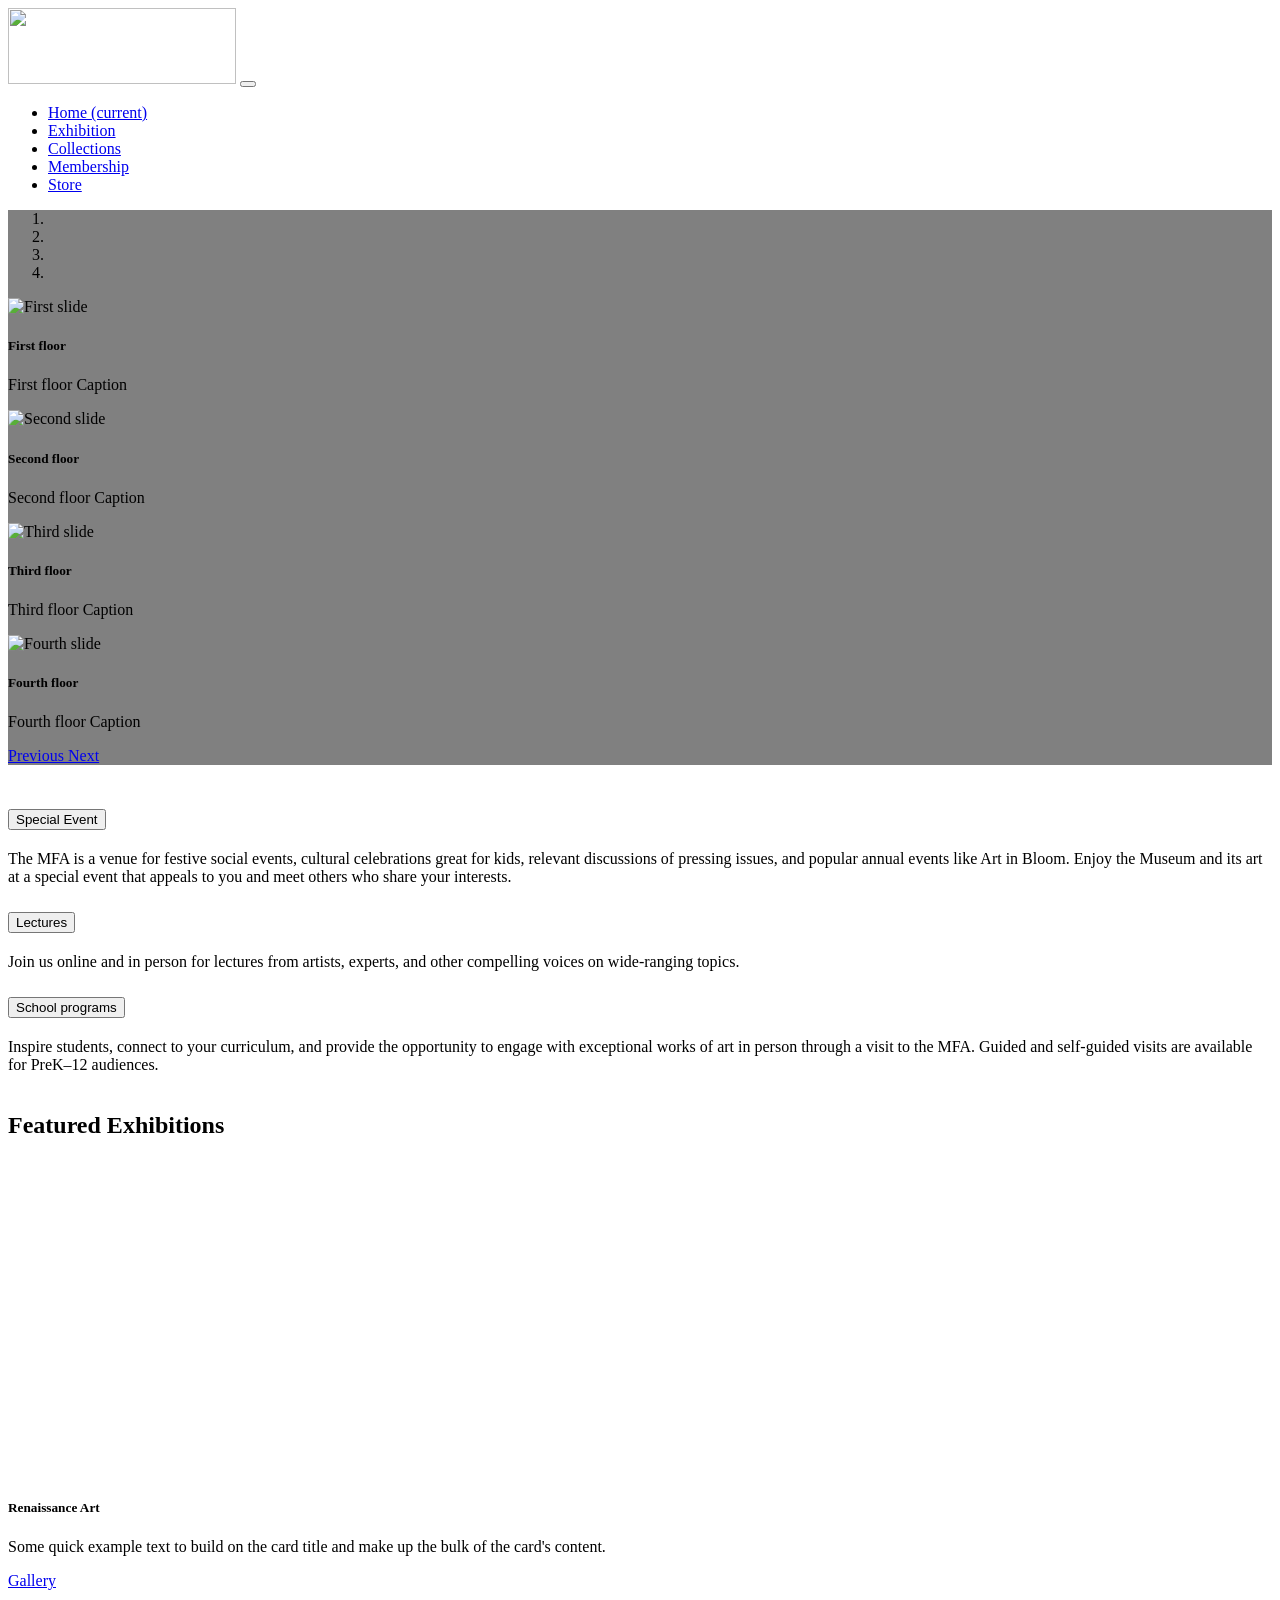
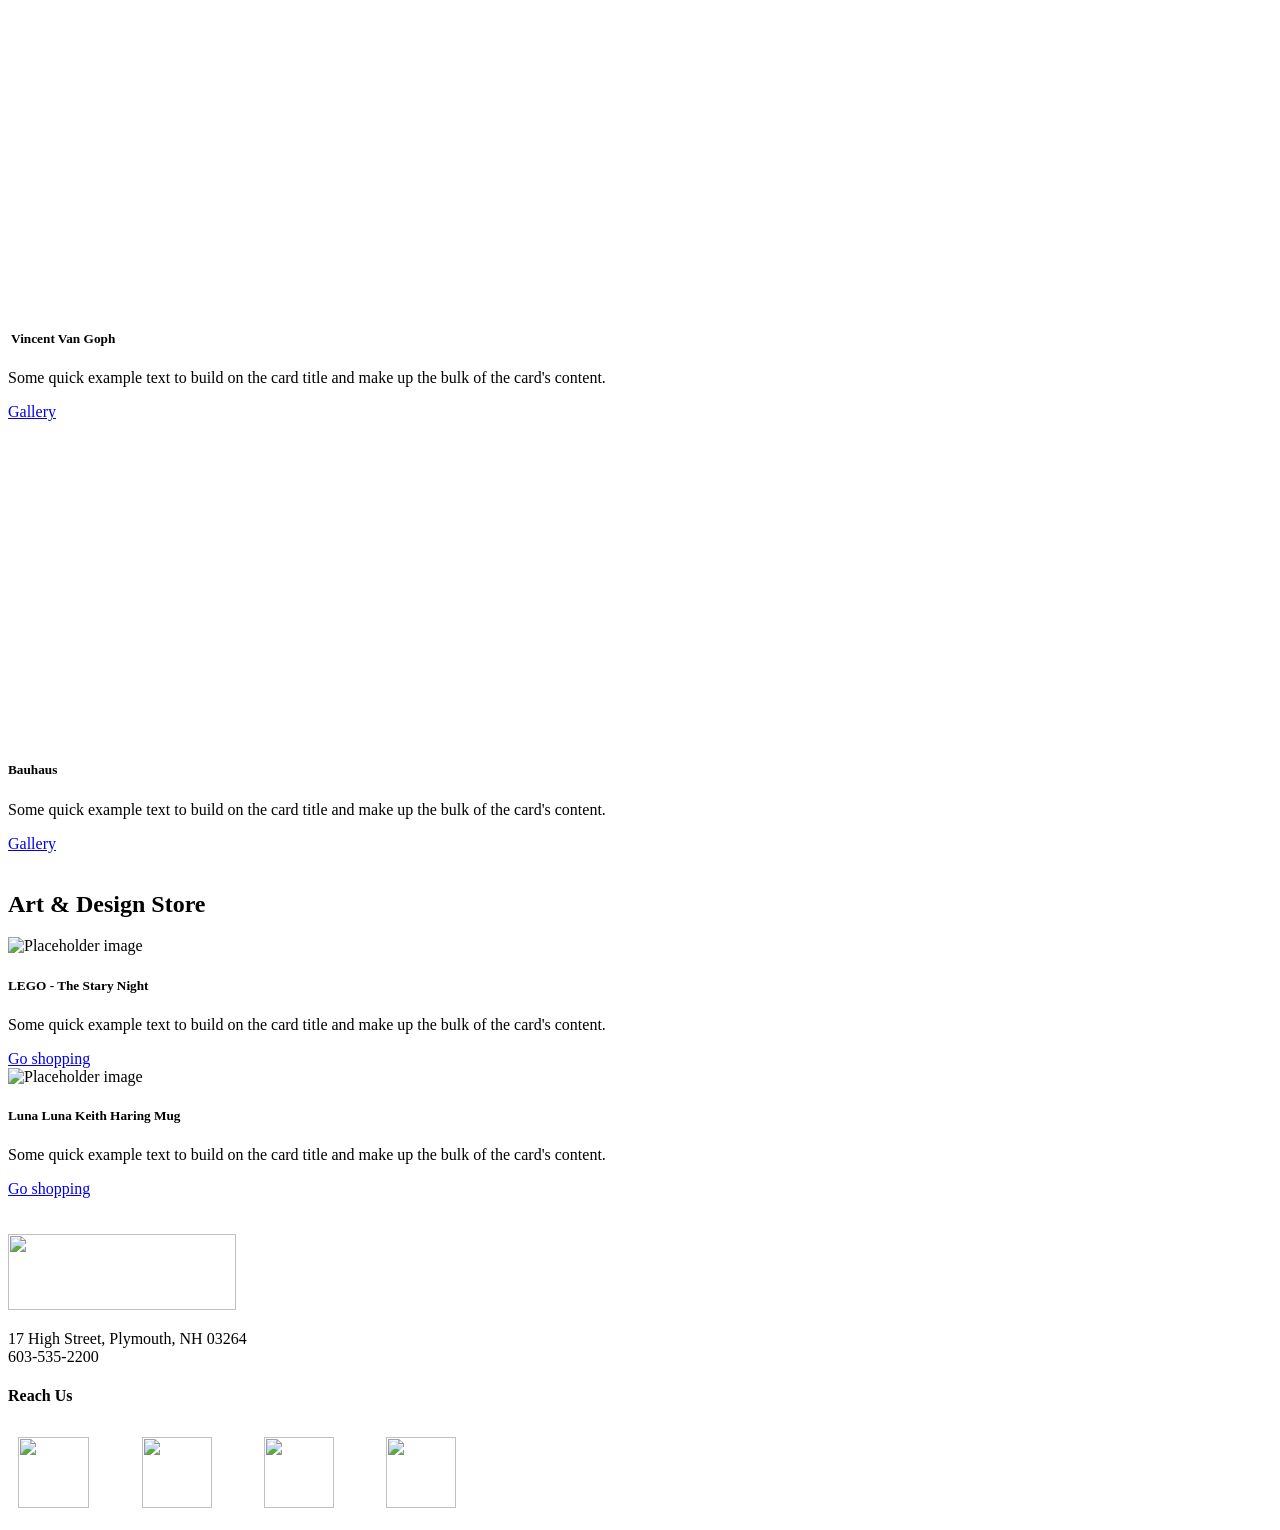
==== index.html @ 047e9e7a "Upload Bootstrap website home page" ====
<!DOCTYPE html>
<html lang="en">
  <head>
    <meta charset="utf-8">
	<meta http-equiv="X-UA-Compatible" content="IE=edge">
	<meta name="viewport" content="width=device-width, initial-scale=1">
    <title>Untitled Document</title>
    <!-- Bootstrap -->
	<link href="css/bootstrap-5.3.8.css" rel="stylesheet">
	<link href="style.css" rel="stylesheet" type="text/css">
  </head>
  <body>


<!-- body code goes here -->


	<!-- jQuery (necessary for Bootstrap's JavaScript plugins) --> 
	

	<!-- Include all compiled plugins (below), or include individual files as needed -->
  <script src="js/popper-2.11.8.min.js"></script> 
	<script src="js/bootstrap-5.3.8.js"></script>
  <div class="container">
  <nav class="navbar navbar-expand-lg navbar-light bg-light"> <a class="navbar-brand" href="#"><img src="images/logo.png" width="228" height="76" alt=""/></a>
    <button class="navbar-toggler" type="button" data-bs-toggle="collapse" data-bs-target="#navbarSupportedContent1" aria-controls="navbarSupportedContent1" aria-expanded="false" aria-label="Toggle navigation"> <span class="navbar-toggler-icon"></span> </button>
    <div class="collapse navbar-collapse" id="navbarSupportedContent1">
      <ul class="navbar-nav ms-auto">
        <li class="nav-item active"> <a class="nav-link" href="#">Home <span class="visually-hidden">(current)</span></a> </li>
        <li class="nav-item"> <a class="nav-link" href="#">Exhibition</a> </li>
        <li class="nav-item"> <a class="nav-link" href="#">Collections</a></li>
        <li class="nav-item"> <a class="nav-link" href="#">Membership</a></li>
        <li class="nav-item"> <a class="nav-link" href="#">Store</a></li>
      </ul>
</div>
  </nav>
  <div id="carouselExampleIndicators1" class="carousel slide" data-bs-ride="carousel" style="background-color: grey">
    <ol class="carousel-indicators">
      <li data-bs-target="#carouselExampleIndicators1" data-bs-slide-to="0" class="active"></li>
      <li data-bs-target="#carouselExampleIndicators1" data-bs-slide-to="1"></li>
      <li data-bs-target="#carouselExampleIndicators1" data-bs-slide-to="2"></li>
	  <li data-bs-target="#carouselExampleIndicators1" data-bs-slide-to="3"></li>
    </ol>
    <div class="carousel-inner" role="listbox">
      <div class="carousel-item active"> <img class="d-block mx-auto img-fluid" src="images/1.jpg" alt="First slide">
        <div class="carousel-caption">
          <h5>First floor</h5>
          <p>First floor Caption</p>
        </div>
      </div>
      <div class="carousel-item"> <img class="d-block mx-auto img-fluid" src="images/2.jpg" alt="Second slide">
        <div class="carousel-caption">
          <h5>Second floor</h5>
          <p>Second floor Caption</p>
        </div>
      </div>
      <div class="carousel-item"> <img class="d-block mx-auto img-fluid" src="images/3.jpg" alt="Third slide">
        <div class="carousel-caption">
          <h5>Third floor </h5>
          <p>Third floor Caption</p>
        </div>
      </div>
	  <div class="carousel-item"> <img class="d-block mx-auto img-fluid" src="images/4.jpg" alt="Fourth slide">
        <div class="carousel-caption">
          <h5>Fourth floor</h5>
          <p>Fourth floor Caption</p>
        </div>
      </div>
    </div>
    <a class="carousel-control-prev" href="#carouselExampleIndicators1" role="button" data-bs-slide="prev"> <span class="carousel-control-prev-icon" aria-hidden="true"></span> <span class="visually-hidden">Previous</span> </a> <a class="carousel-control-next" href="#carouselExampleIndicators1" role="button" data-bs-slide="next"> <span class="carousel-control-next-icon" aria-hidden="true"></span> <span class="visually-hidden">Next</span> </a> </div><br>
    <div class="accordion" id="accordion1">
      <div class="accordion-item">
        <h2 class="accordion-header" id="headingOne1">
          <button class="accordion-button" type="button" data-bs-toggle="collapse" data-bs-target="#UNIQID-SET-collapseOne" aria-expanded="true" aria-controls="UNIQID-SET-collapseOne"> Special Event </button>
        </h2>
        <div id="UNIQID-SET-collapseOne" class="accordion-collapse collapse show" aria-labelledby="headingOne1" data-bs-parent="#accordion1">
          <div class="accordion-body"> The MFA is a venue for festive social events, cultural celebrations great for kids, relevant discussions of pressing issues, and popular annual events like Art in Bloom. Enjoy the Museum and its art at a special event that appeals to you and meet others who share your interests. </div>
        </div>
      </div>
      <div class="accordion-item">
        <h2 class="accordion-header" id="headingTwo1">
          <button class="accordion-button collapsed" type="button" data-bs-toggle="collapse" data-bs-target="#UNIQID-SET-collapseTwo" aria-expanded="false" aria-controls="UNIQID-SET-collapseTwo"> Lectures </button>
        </h2>
        <div id="UNIQID-SET-collapseTwo" class="accordion-collapse collapse" aria-labelledby="headingTwo1" data-bs-parent="#accordion1">
          <div class="accordion-body"> Join us online and in person for lectures from artists, experts, and other compelling voices on wide-ranging topics. </div>
        </div>
      </div>
      <div class="accordion-item">
        <h2 class="accordion-header" id="headingThree1">
          <button class="accordion-button collapsed" type="button" data-bs-toggle="collapse" data-bs-target="#UNIQID-SET-collapseThree" aria-expanded="false" aria-controls="UNIQID-SET-collapseThree"> School programs </button>
        </h2>
        <div id="UNIQID-SET-collapseThree" class="accordion-collapse collapse" aria-labelledby="headingThree1" data-bs-parent="#accordion1">
          <div class="accordion-body"> Inspire students, connect to your curriculum, and provide the opportunity to engage with exceptional works of art in person through a visit to the MFA. Guided and self-guided visits are available for PreK–12 audiences. </div>
        </div>
      </div>
    </div><br><h2>Featured Exhibitions</h2>
    <div class="row">
      <div class="col-xxl-4">
        <div class="card col-md-4 col-xxl-12"> 
          <div class="ratio ratio-16x9">
            <iframe width="560" height="315" src="https://www.youtube.com/embed/6DhaGe1DvsY?si=QtZ2iDVtMxIa9G9S" title="YouTube video player" frameborder="0" allow="accelerometer; autoplay; clipboard-write; encrypted-media; gyroscope; picture-in-picture; web-share" referrerpolicy="strict-origin-when-cross-origin" allowfullscreen></iframe>
          </div>
<div class="card-body">
          <h5 class="card-title">Renaissance Art</h5>
            <p class="card-text">Some quick example text to build on the card title and make up the bulk of the card's content.</p>
          <a href="#" class="btn btn-primary">Gallery</a> </div>
        </div>
      </div>
      <div class="col-xxl-4">
        <div class="card col-md-4 col-xxl-12"> 
          <div class="ratio ratio-16x9">
            <iframe width="560" height="315" src="https://www.youtube.com/embed/qv8TANh8djI?si=_oGw5dRKs8wQBHip" title="YouTube video player" frameborder="0" allow="accelerometer; autoplay; clipboard-write; encrypted-media; gyroscope; picture-in-picture; web-share" referrerpolicy="strict-origin-when-cross-origin" allowfullscreen></iframe>
          </div>
<div class="card-body">
          <h5 class="card-title">&nbsp;Vincent Van Goph</h5>
            <p class="card-text">Some quick example text to build on the card title and make up the bulk of the card's content.</p>
            <a href="#" class="btn btn-primary">Gallery</a> </div>
        </div>
      </div>
      <div class="col-xxl-4">
        <div class="card col-md-4 col-xxl-12"> 
          <div class="ratio ratio-16x9">
            <iframe width="560" height="315" src="https://www.youtube.com/embed/Y69wOKg6yp4?si=vBwLqMyaXPLJ-Sh0" title="YouTube video player" frameborder="0" allow="accelerometer; autoplay; clipboard-write; encrypted-media; gyroscope; picture-in-picture; web-share" referrerpolicy="strict-origin-when-cross-origin" allowfullscreen></iframe>
          </div>
<div class="card-body">
          <h5 class="card-title">Bauhaus</h5>
            <p class="card-text">Some quick example text to build on the card title and make up the bulk of the card's content.</p>
            <a href="#" class="btn btn-primary">Gallery</a> </div>
        </div>
      </div>
    </div><br><h2>Art & Design Store</h2>
    <div class="row">
      <div class="col-xxl-6">
        <div class="card col-md-4 col-xxl-12"> <img src="images/gogh.jpg" class="img-fluid" alt="Placeholder image">
<div class="card-body">
          <h5 class="card-title">LEGO - The Stary Night</h5>
            <p class="card-text">Some quick example text to build on the card title and make up the bulk of the card's content.</p>
            <a href="#" class="btn btn-primary">Go shopping</a> </div>
        </div>
      </div>
      <div class="col-xxl-6">
        <div class="card col-md-4 col-xxl-12"> <img src="images/haring.jpg" class="img-fluid" alt="Placeholder image">
<div class="card-body">
          <h5 class="card-title">Luna Luna Keith Haring Mug</h5>
            <p class="card-text">Some quick example text to build on the card title and make up the bulk of the card's content.</p>
            <a href="#" class="btn btn-primary">Go shopping</a> </div>
        </div>
      </div>
    </div><br>
    <footer>
      <div class="row">
        <div class="col-xxl-6"><br><img src="images/logo.png" alt="" width="228" height="76" class="img-fluid"/><p>17 High Street, Plymouth, NH 03264<br>603-535-2200</p></div>
        <div class="col-xxl-6"><h4>Reach Us</h4><table width="500" border="0" cellspacing="10" cellpadding="0">
  <tbody>
    <tr>
      <td><a href="https://facebook.com" target="_blank"><img src="images/fb.png" alt="" width="71" height="71" class="img-fluid"></a></td>
      <td><a href="https://instagram.com" target="_blank"><img src="images/insta.png" alt="" width="70" height="71" class="img-fluid"></a></td>
      <td><a href="htpps://youtube.com" target="_blank"><img src="images/yt.png" alt="" width="70" height="71" class="img-fluid"></a></td>
      <td><a href="https://linkedin.com" target="_blank"><img src="images/in.png" alt="" width="70" height="71" class="img-fluid"></a></td>
    </tr>
  </tbody>
</table>
</div>
      </div>
    </footer>
  </div>
</body>
</html>
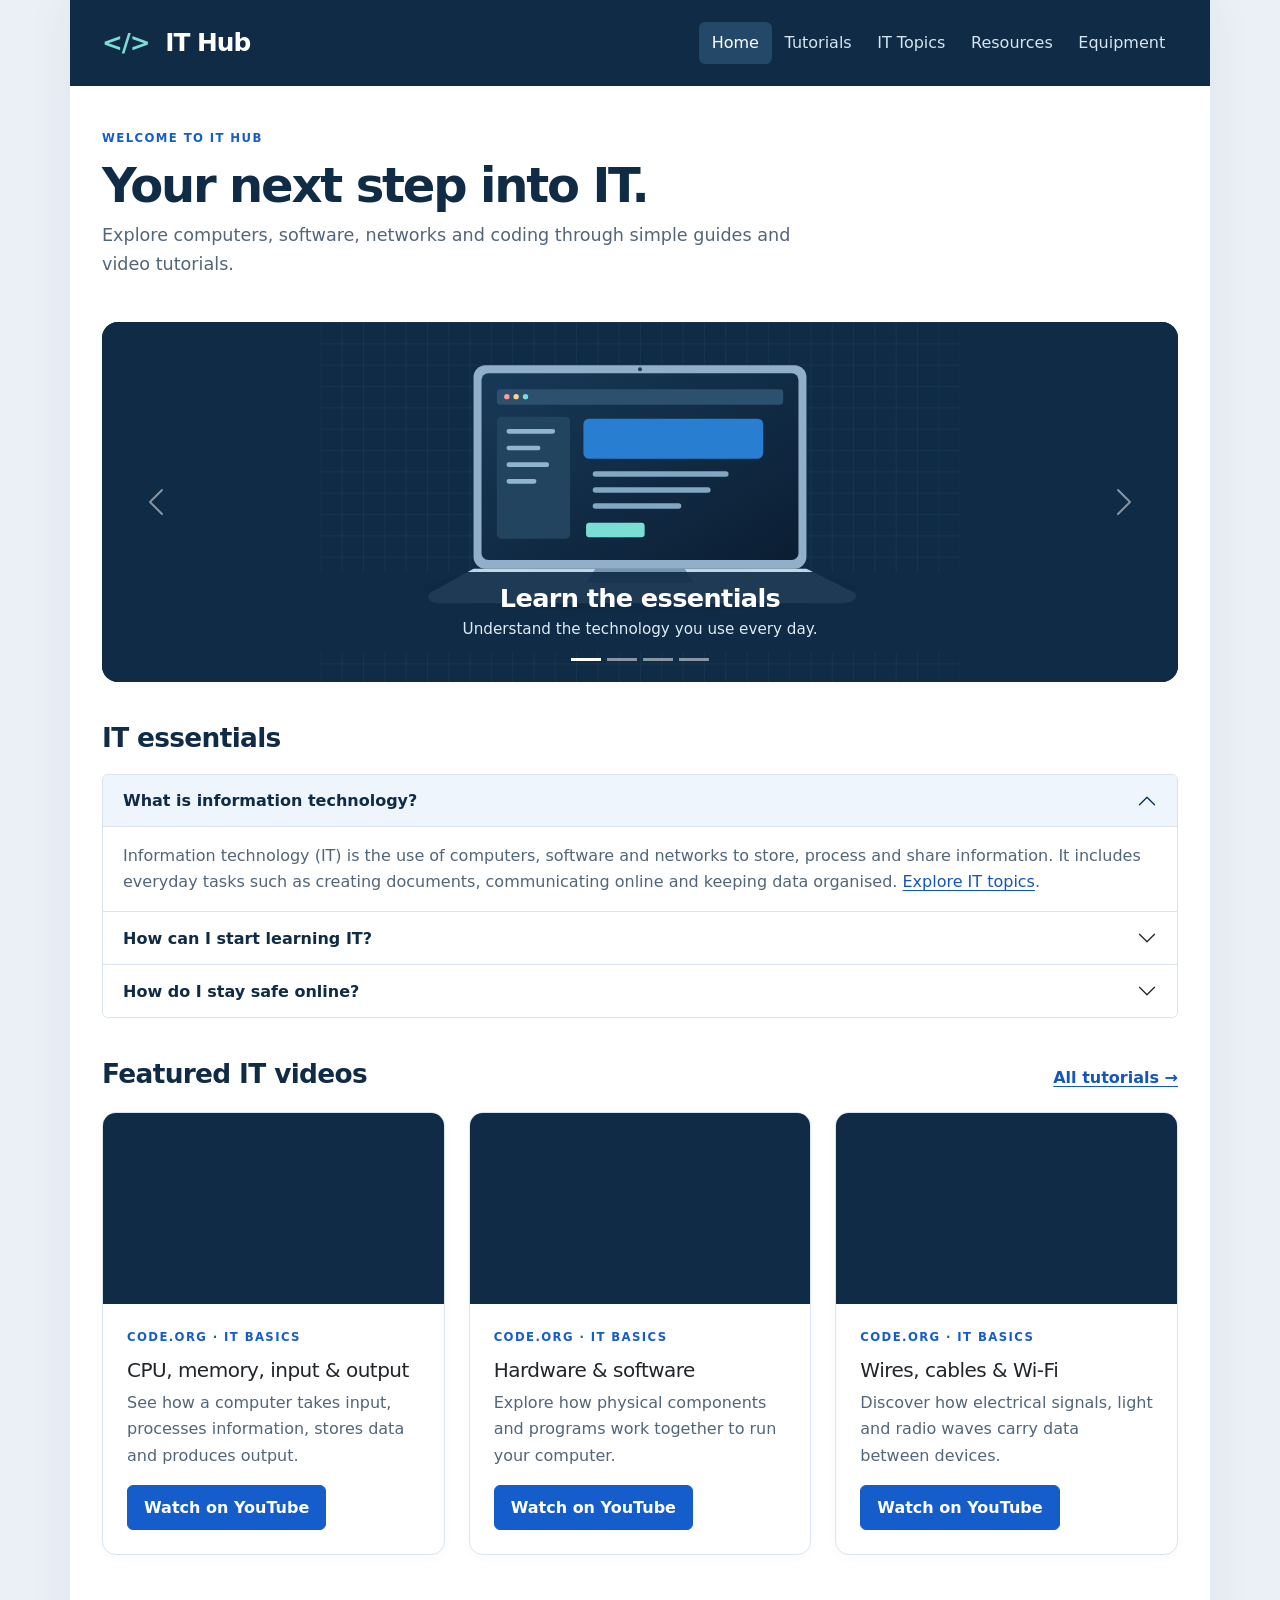
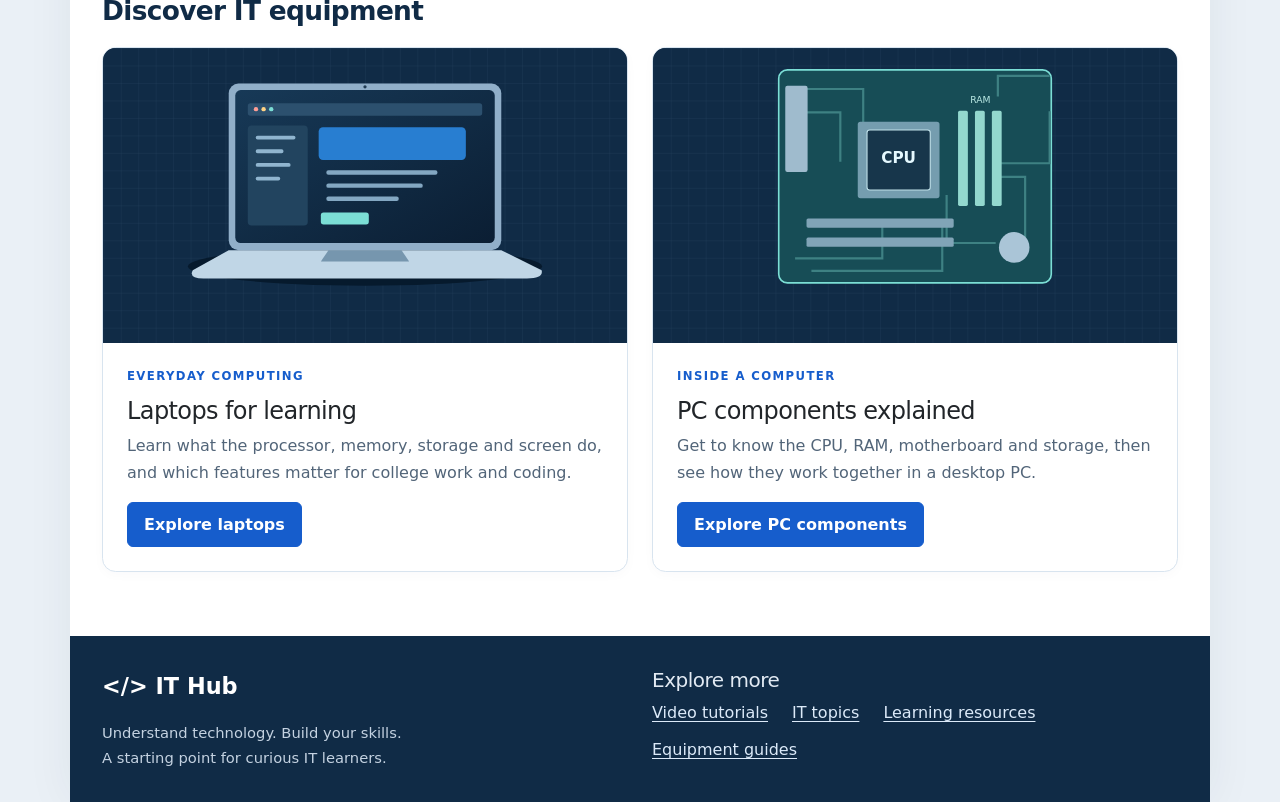
==== commit 89f868e6: "Convert Bootstrap site to IT Hub with tutorials, topic guides and linked pages" ====
--- a/index.html
+++ b/index.html
@@ -1,168 +1,5 @@
-<!DOCTYPE html>
-<html lang="en">
-  <head>
-    <meta charset="utf-8">
-	<meta http-equiv="X-UA-Compatible" content="IE=edge">
-	<meta name="viewport" content="width=device-width, initial-scale=1">
-    <title>Untitled Document</title>
-    <!-- Bootstrap -->
-	<link href="css/bootstrap-5.3.8.css" rel="stylesheet">
-	<link href="style.css" rel="stylesheet" type="text/css">
-  </head>
-  <body>
-
-
-<!-- body code goes here -->
-
-
-	<!-- jQuery (necessary for Bootstrap's JavaScript plugins) --> 
-	
-
-	<!-- Include all compiled plugins (below), or include individual files as needed -->
-  <script src="js/popper-2.11.8.min.js"></script> 
-	<script src="js/bootstrap-5.3.8.js"></script>
-  <div class="container">
-  <nav class="navbar navbar-expand-lg navbar-light bg-light"> <a class="navbar-brand" href="#"><img src="images/logo.png" width="228" height="76" alt=""/></a>
-    <button class="navbar-toggler" type="button" data-bs-toggle="collapse" data-bs-target="#navbarSupportedContent1" aria-controls="navbarSupportedContent1" aria-expanded="false" aria-label="Toggle navigation"> <span class="navbar-toggler-icon"></span> </button>
-    <div class="collapse navbar-collapse" id="navbarSupportedContent1">
-      <ul class="navbar-nav ms-auto">
-        <li class="nav-item active"> <a class="nav-link" href="#">Home <span class="visually-hidden">(current)</span></a> </li>
-        <li class="nav-item"> <a class="nav-link" href="#">Exhibition</a> </li>
-        <li class="nav-item"> <a class="nav-link" href="#">Collections</a></li>
-        <li class="nav-item"> <a class="nav-link" href="#">Membership</a></li>
-        <li class="nav-item"> <a class="nav-link" href="#">Store</a></li>
-      </ul>
-</div>
-  </nav>
-  <div id="carouselExampleIndicators1" class="carousel slide" data-bs-ride="carousel" style="background-color: grey">
-    <ol class="carousel-indicators">
-      <li data-bs-target="#carouselExampleIndicators1" data-bs-slide-to="0" class="active"></li>
-      <li data-bs-target="#carouselExampleIndicators1" data-bs-slide-to="1"></li>
-      <li data-bs-target="#carouselExampleIndicators1" data-bs-slide-to="2"></li>
-	  <li data-bs-target="#carouselExampleIndicators1" data-bs-slide-to="3"></li>
-    </ol>
-    <div class="carousel-inner" role="listbox">
-      <div class="carousel-item active"> <img class="d-block mx-auto img-fluid" src="images/1.jpg" alt="First slide">
-        <div class="carousel-caption">
-          <h5>First floor</h5>
-          <p>First floor Caption</p>
-        </div>
-      </div>
-      <div class="carousel-item"> <img class="d-block mx-auto img-fluid" src="images/2.jpg" alt="Second slide">
-        <div class="carousel-caption">
-          <h5>Second floor</h5>
-          <p>Second floor Caption</p>
-        </div>
-      </div>
-      <div class="carousel-item"> <img class="d-block mx-auto img-fluid" src="images/3.jpg" alt="Third slide">
-        <div class="carousel-caption">
-          <h5>Third floor </h5>
-          <p>Third floor Caption</p>
-        </div>
-      </div>
-	  <div class="carousel-item"> <img class="d-block mx-auto img-fluid" src="images/4.jpg" alt="Fourth slide">
-        <div class="carousel-caption">
-          <h5>Fourth floor</h5>
-          <p>Fourth floor Caption</p>
-        </div>
-      </div>
-    </div>
-    <a class="carousel-control-prev" href="#carouselExampleIndicators1" role="button" data-bs-slide="prev"> <span class="carousel-control-prev-icon" aria-hidden="true"></span> <span class="visually-hidden">Previous</span> </a> <a class="carousel-control-next" href="#carouselExampleIndicators1" role="button" data-bs-slide="next"> <span class="carousel-control-next-icon" aria-hidden="true"></span> <span class="visually-hidden">Next</span> </a> </div><br>
-    <div class="accordion" id="accordion1">
-      <div class="accordion-item">
-        <h2 class="accordion-header" id="headingOne1">
-          <button class="accordion-button" type="button" data-bs-toggle="collapse" data-bs-target="#UNIQID-SET-collapseOne" aria-expanded="true" aria-controls="UNIQID-SET-collapseOne"> Special Event </button>
-        </h2>
-        <div id="UNIQID-SET-collapseOne" class="accordion-collapse collapse show" aria-labelledby="headingOne1" data-bs-parent="#accordion1">
-          <div class="accordion-body"> The MFA is a venue for festive social events, cultural celebrations great for kids, relevant discussions of pressing issues, and popular annual events like Art in Bloom. Enjoy the Museum and its art at a special event that appeals to you and meet others who share your interests. </div>
-        </div>
-      </div>
-      <div class="accordion-item">
-        <h2 class="accordion-header" id="headingTwo1">
-          <button class="accordion-button collapsed" type="button" data-bs-toggle="collapse" data-bs-target="#UNIQID-SET-collapseTwo" aria-expanded="false" aria-controls="UNIQID-SET-collapseTwo"> Lectures </button>
-        </h2>
-        <div id="UNIQID-SET-collapseTwo" class="accordion-collapse collapse" aria-labelledby="headingTwo1" data-bs-parent="#accordion1">
-          <div class="accordion-body"> Join us online and in person for lectures from artists, experts, and other compelling voices on wide-ranging topics. </div>
-        </div>
-      </div>
-      <div class="accordion-item">
-        <h2 class="accordion-header" id="headingThree1">
-          <button class="accordion-button collapsed" type="button" data-bs-toggle="collapse" data-bs-target="#UNIQID-SET-collapseThree" aria-expanded="false" aria-controls="UNIQID-SET-collapseThree"> School programs </button>
-        </h2>
-        <div id="UNIQID-SET-collapseThree" class="accordion-collapse collapse" aria-labelledby="headingThree1" data-bs-parent="#accordion1">
-          <div class="accordion-body"> Inspire students, connect to your curriculum, and provide the opportunity to engage with exceptional works of art in person through a visit to the MFA. Guided and self-guided visits are available for PreK–12 audiences. </div>
-        </div>
-      </div>
-    </div><br><h2>Featured Exhibitions</h2>
-    <div class="row">
-      <div class="col-xxl-4">
-        <div class="card col-md-4 col-xxl-12"> 
-          <div class="ratio ratio-16x9">
-            <iframe width="560" height="315" src="https://www.youtube.com/embed/6DhaGe1DvsY?si=QtZ2iDVtMxIa9G9S" title="YouTube video player" frameborder="0" allow="accelerometer; autoplay; clipboard-write; encrypted-media; gyroscope; picture-in-picture; web-share" referrerpolicy="strict-origin-when-cross-origin" allowfullscreen></iframe>
-          </div>
-<div class="card-body">
-          <h5 class="card-title">Renaissance Art</h5>
-            <p class="card-text">Some quick example text to build on the card title and make up the bulk of the card's content.</p>
-          <a href="#" class="btn btn-primary">Gallery</a> </div>
-        </div>
-      </div>
-      <div class="col-xxl-4">
-        <div class="card col-md-4 col-xxl-12"> 
-          <div class="ratio ratio-16x9">
-            <iframe width="560" height="315" src="https://www.youtube.com/embed/qv8TANh8djI?si=_oGw5dRKs8wQBHip" title="YouTube video player" frameborder="0" allow="accelerometer; autoplay; clipboard-write; encrypted-media; gyroscope; picture-in-picture; web-share" referrerpolicy="strict-origin-when-cross-origin" allowfullscreen></iframe>
-          </div>
-<div class="card-body">
-          <h5 class="card-title">&nbsp;Vincent Van Goph</h5>
-            <p class="card-text">Some quick example text to build on the card title and make up the bulk of the card's content.</p>
-            <a href="#" class="btn btn-primary">Gallery</a> </div>
-        </div>
-      </div>
-      <div class="col-xxl-4">
-        <div class="card col-md-4 col-xxl-12"> 
-          <div class="ratio ratio-16x9">
-            <iframe width="560" height="315" src="https://www.youtube.com/embed/Y69wOKg6yp4?si=vBwLqMyaXPLJ-Sh0" title="YouTube video player" frameborder="0" allow="accelerometer; autoplay; clipboard-write; encrypted-media; gyroscope; picture-in-picture; web-share" referrerpolicy="strict-origin-when-cross-origin" allowfullscreen></iframe>
-          </div>
-<div class="card-body">
-          <h5 class="card-title">Bauhaus</h5>
-            <p class="card-text">Some quick example text to build on the card title and make up the bulk of the card's content.</p>
-            <a href="#" class="btn btn-primary">Gallery</a> </div>
-        </div>
-      </div>
-    </div><br><h2>Art & Design Store</h2>
-    <div class="row">
-      <div class="col-xxl-6">
-        <div class="card col-md-4 col-xxl-12"> <img src="images/gogh.jpg" class="img-fluid" alt="Placeholder image">
-<div class="card-body">
-          <h5 class="card-title">LEGO - The Stary Night</h5>
-            <p class="card-text">Some quick example text to build on the card title and make up the bulk of the card's content.</p>
-            <a href="#" class="btn btn-primary">Go shopping</a> </div>
-        </div>
-      </div>
-      <div class="col-xxl-6">
-        <div class="card col-md-4 col-xxl-12"> <img src="images/haring.jpg" class="img-fluid" alt="Placeholder image">
-<div class="card-body">
-          <h5 class="card-title">Luna Luna Keith Haring Mug</h5>
-            <p class="card-text">Some quick example text to build on the card title and make up the bulk of the card's content.</p>
-            <a href="#" class="btn btn-primary">Go shopping</a> </div>
-        </div>
-      </div>
-    </div><br>
-    <footer>
-      <div class="row">
-        <div class="col-xxl-6"><br><img src="images/logo.png" alt="" width="228" height="76" class="img-fluid"/><p>17 High Street, Plymouth, NH 03264<br>603-535-2200</p></div>
-        <div class="col-xxl-6"><h4>Reach Us</h4><table width="500" border="0" cellspacing="10" cellpadding="0">
-  <tbody>
-    <tr>
-      <td><a href="https://facebook.com" target="_blank"><img src="images/fb.png" alt="" width="71" height="71" class="img-fluid"></a></td>
-      <td><a href="https://instagram.com" target="_blank"><img src="images/insta.png" alt="" width="70" height="71" class="img-fluid"></a></td>
-      <td><a href="htpps://youtube.com" target="_blank"><img src="images/yt.png" alt="" width="70" height="71" class="img-fluid"></a></td>
-      <td><a href="https://linkedin.com" target="_blank"><img src="images/in.png" alt="" width="70" height="71" class="img-fluid"></a></td>
-    </tr>
-  </tbody>
-</table>
-</div>
-      </div>
-    </footer>
-  </div>
-</body>
-</html>+<!DOCTYPE html>
+<html lang="en-GB"><head><meta charset="utf-8"><meta name="viewport" content="width=device-width, initial-scale=1"><title>Home | IT Hub</title><meta name="description" content="Explore IT basics, computer hardware, networks and coding with IT Hub."><link rel="stylesheet" href="css/bootstrap-5.3.8.css"><link rel="stylesheet" href="style.css"><script src="js/popper-2.11.8.min.js" defer></script><script src="js/bootstrap-5.3.8.js" defer></script></head>
+<body><a class="skip-link" href="#main">Skip to content</a><div class="container site-shell">
+<header><nav class="navbar navbar-expand-lg navbar-dark" aria-label="Main navigation"><a class="navbar-brand" href="index.html"><span class="brand-icon" aria-hidden="true">&lt;/&gt;</span> IT Hub</a><button class="navbar-toggler" type="button" data-bs-toggle="collapse" data-bs-target="#siteNav" aria-controls="siteNav" aria-expanded="false" aria-label="Toggle navigation"><span class="navbar-toggler-icon"></span></button><div class="collapse navbar-collapse" id="siteNav"><ul class="navbar-nav ms-auto"><li class="nav-item"><a class="nav-link active" href="index.html" aria-current="page">Home</a></li><li class="nav-item"><a class="nav-link" href="tutorials.html">Tutorials</a></li><li class="nav-item"><a class="nav-link" href="topics.html">IT Topics</a></li><li class="nav-item"><a class="nav-link" href="resources.html">Resources</a></li><li class="nav-item"><a class="nav-link" href="equipment.html">Equipment</a></li></ul></div></nav></header>
+<main id="main"><div class="page-intro"><p class="eyebrow">Welcome to IT Hub</p><h1>Your next step into IT.</h1><p class="lead">Explore computers, software, networks and coding through simple guides and video tutorials.</p></div><section aria-label="Explore information technology"><div id="itCarousel" class="carousel slide" data-bs-interval="false"><div class="carousel-indicators"><button type="button" data-bs-target="#itCarousel" data-bs-slide-to="0" class="active" aria-current="true" aria-label="Slide 1: Learn the essentials"></button><button type="button" data-bs-target="#itCarousel" data-bs-slide-to="1" aria-label="Slide 2: Explore computer hardware"></button><button type="button" data-bs-target="#itCarousel" data-bs-slide-to="2" aria-label="Slide 3: Connect the dots"></button><button type="button" data-bs-target="#itCarousel" data-bs-slide-to="3" aria-label="Slide 4: Start building"></button></div><div class="carousel-inner"><div class="carousel-item active"><img src="images/it-laptop.svg" width="960" height="540" class="d-block w-100" alt="IT laptop illustration"><div class="carousel-caption"><h2>Learn the essentials</h2><p>Understand the technology you use every day.</p></div></div><div class="carousel-item"><img src="images/it-hardware.svg" width="960" height="540" class="d-block w-100" alt="Illustrated motherboard and computer components"><div class="carousel-caption"><h2>Explore computer hardware</h2><p>Discover what is inside a PC and how it works.</p></div></div><div class="carousel-item"><img src="images/it-network.svg" width="960" height="540" class="d-block w-100" alt="Illustrated network of connected devices"><div class="carousel-caption"><h2>Connect the dots</h2><p>Explore networks, the internet and online safety.</p></div></div><div class="carousel-item"><img src="images/it-code.svg" width="960" height="540" class="d-block w-100" alt="Illustrated code editor"><div class="carousel-caption"><h2>Start building</h2><p>Take your first steps with HTML, CSS and coding.</p></div></div></div><button class="carousel-control-prev" type="button" data-bs-target="#itCarousel" data-bs-slide="prev"><span class="carousel-control-prev-icon" aria-hidden="true"></span><span class="visually-hidden">Previous slide</span></button><button class="carousel-control-next" type="button" data-bs-target="#itCarousel" data-bs-slide="next"><span class="carousel-control-next-icon" aria-hidden="true"></span><span class="visually-hidden">Next slide</span></button></div></section><section class="section-block" aria-labelledby="faq-title"><h2 id="faq-title">IT essentials</h2><div class="accordion" id="itAccordion"><div class="accordion-item"><h3 class="accordion-header"><button class="accordion-button" type="button" data-bs-toggle="collapse" data-bs-target="#faq0" aria-expanded="true" aria-controls="faq0">What is information technology?</button></h3><div id="faq0" class="accordion-collapse collapse show" data-bs-parent="#itAccordion"><div class="accordion-body">Information technology (IT) is the use of computers, software and networks to store, process and share information. It includes everyday tasks such as creating documents, communicating online and keeping data organised. <a href="topics.html">Explore IT topics</a>.</div></div></div><div class="accordion-item"><h3 class="accordion-header"><button class="accordion-button collapsed" type="button" data-bs-toggle="collapse" data-bs-target="#faq1" aria-expanded="false" aria-controls="faq1">How can I start learning IT?</button></h3><div id="faq1" class="accordion-collapse collapse" data-bs-parent="#itAccordion"><div class="accordion-body">Start with computer hardware and software, then explore networks and basic web development. Watch a short tutorial, make notes and practise one task at a time. <a href="tutorials.html">Start with the video tutorials</a>.</div></div></div><div class="accordion-item"><h3 class="accordion-header"><button class="accordion-button collapsed" type="button" data-bs-toggle="collapse" data-bs-target="#faq2" aria-expanded="false" aria-controls="faq2">How do I stay safe online?</button></h3><div id="faq2" class="accordion-collapse collapse" data-bs-parent="#itAccordion"><div class="accordion-body">Use a different strong password for each account, enable two-step verification and keep your software updated. Check unexpected messages carefully, avoid unknown downloads and back up important work. <a href="topics.html#security">Read the online safety guide</a>.</div></div></div></div></section><section class="section-block" aria-labelledby="video-title"><div class="section-heading"><h2 id="video-title">Featured IT videos</h2><a href="tutorials.html">All tutorials →</a></div><div class="row g-4"><div class="col-md-6 col-lg-4"><article class="card h-100" id="hardware"><div class="ratio ratio-16x9"><iframe src="https://www.youtube-nocookie.com/embed/DKGZlaPlVLY" title="CPU, memory, input &amp; output — Code.org video" loading="lazy" referrerpolicy="strict-origin-when-cross-origin" allow="accelerometer; autoplay; clipboard-write; encrypted-media; gyroscope; picture-in-picture; web-share" allowfullscreen></iframe></div><div class="card-body d-flex flex-column"><p class="eyebrow">Code.org · IT basics</p><h2 class="h5 card-title">CPU, memory, input &amp; output</h2><p class="card-text">See how a computer takes input, processes information, stores data and produces output.</p><a class="btn btn-primary mt-auto align-self-start" href="https://www.youtube.com/watch?v=DKGZlaPlVLY" target="_blank" rel="noopener noreferrer">Watch on YouTube <span class="visually-hidden">(opens a new tab)</span></a></div></article></div><div class="col-md-6 col-lg-4"><article class="card h-100" id="software"><div class="ratio ratio-16x9"><iframe src="https://www.youtube-nocookie.com/embed/xnyFYiK2rSY" title="Hardware &amp; software — Code.org video" loading="lazy" referrerpolicy="strict-origin-when-cross-origin" allow="accelerometer; autoplay; clipboard-write; encrypted-media; gyroscope; picture-in-picture; web-share" allowfullscreen></iframe></div><div class="card-body d-flex flex-column"><p class="eyebrow">Code.org · IT basics</p><h2 class="h5 card-title">Hardware &amp; software</h2><p class="card-text">Explore how physical components and programs work together to run your computer.</p><a class="btn btn-primary mt-auto align-self-start" href="https://www.youtube.com/watch?v=xnyFYiK2rSY" target="_blank" rel="noopener noreferrer">Watch on YouTube <span class="visually-hidden">(opens a new tab)</span></a></div></article></div><div class="col-md-6 col-lg-4"><article class="card h-100" id="networks"><div class="ratio ratio-16x9"><iframe src="https://www.youtube-nocookie.com/embed/ZhEf7e4kopM" title="Wires, cables &amp; Wi-Fi — Code.org video" loading="lazy" referrerpolicy="strict-origin-when-cross-origin" allow="accelerometer; autoplay; clipboard-write; encrypted-media; gyroscope; picture-in-picture; web-share" allowfullscreen></iframe></div><div class="card-body d-flex flex-column"><p class="eyebrow">Code.org · IT basics</p><h2 class="h5 card-title">Wires, cables &amp; Wi-Fi</h2><p class="card-text">Discover how electrical signals, light and radio waves carry data between devices.</p><a class="btn btn-primary mt-auto align-self-start" href="https://www.youtube.com/watch?v=ZhEf7e4kopM" target="_blank" rel="noopener noreferrer">Watch on YouTube <span class="visually-hidden">(opens a new tab)</span></a></div></article></div></div></section><section class="section-block" aria-labelledby="equipment-title"><h2 id="equipment-title">Discover IT equipment</h2><div class="row g-4"><div class="col-md-6"><article class="card h-100"><img src="images/it-laptop.svg" class="card-img-top equipment-img" width="960" height="540" loading="lazy" alt="Illustration of a laptop with a web page open"><div class="card-body"><p class="eyebrow">Everyday computing</p><h3 class="h4">Laptops for learning</h3><p>Learn what the processor, memory, storage and screen do, and which features matter for college work and coding.</p><a class="btn btn-primary" href="equipment.html#laptops">Explore laptops</a></div></article></div><div class="col-md-6"><article class="card h-100"><img src="images/it-hardware.svg" class="card-img-top equipment-img" width="960" height="540" loading="lazy" alt="Illustration of a motherboard with a processor, memory and expansion slots"><div class="card-body"><p class="eyebrow">Inside a computer</p><h3 class="h4">PC components explained</h3><p>Get to know the CPU, RAM, motherboard and storage, then see how they work together in a desktop PC.</p><a class="btn btn-primary" href="equipment.html#components">Explore PC components</a></div></article></div></div></section></main><footer><div class="row g-4"><div class="col-md-6"><a class="footer-brand" href="index.html">&lt;/&gt; IT Hub</a><p>Understand technology. Build your skills.<br>A starting point for curious IT learners.</p></div><div class="col-md-6"><h2 class="h5">Explore more</h2><div class="footer-links"><a href="tutorials.html">Video tutorials</a><a href="topics.html">IT topics</a><a href="resources.html">Learning resources</a><a href="equipment.html">Equipment guides</a></div></div></div></footer></div></body></html>
--- a/style.css
+++ b/style.css
@@ -0,0 +1,14 @@
+@charset "utf-8";
+:root{--ink:#102b46;--blue:#165dcc;--muted:#526579;--border:#d8e4ef}
+body{background:#eaf0f6;color:var(--ink);font-family:system-ui,-apple-system,"Segoe UI",sans-serif;line-height:1.65}
+.site-shell{background:white;padding:0;min-height:100vh;box-shadow:0 0 45px #102b4610}
+.navbar{background:#102b46;padding:1.1rem 2rem}.navbar-brand{font-size:1.55rem;font-weight:750;letter-spacing:-.04em}.brand-icon{color:#7bded5;margin-right:.5rem}.navbar .nav-link{color:#d7e4f1;padding:.5rem .8rem!important}.navbar .nav-link:hover,.navbar .nav-link.active{color:white;background:#244968;border-radius:.4rem}
+main{padding:0 2rem 3rem}.page-intro{padding:2.7rem 0 1.7rem;max-width:850px}.page-intro h1{font-weight:750;font-size:clamp(2rem,4.5vw,3rem);letter-spacing:-.045em;line-height:1.12}.lead{color:var(--muted);font-size:1.1rem;max-width:700px}.eyebrow{font-size:.73rem;font-weight:750;letter-spacing:.12em;text-transform:uppercase;color:var(--blue);margin-bottom:.65rem}
+h2,h3{font-weight:700;letter-spacing:-.025em}.section-block{margin-top:2.5rem}.section-block>h2{margin-bottom:1.25rem;font-size:1.65rem}.section-heading{display:flex;justify-content:space-between;gap:1rem;align-items:baseline;margin-bottom:1.25rem}.section-heading h2{margin:0;font-size:1.65rem}.section-heading a{font-weight:650}
+a{color:#1456bc;text-underline-offset:3px}a:hover{color:#0c3d8b}a:focus-visible,button:focus-visible{outline:3px solid #e29714;outline-offset:4px}.btn-primary{background:var(--blue);border-color:var(--blue);font-weight:600;padding:.6rem 1rem}.btn-primary:hover{background:#104da8;border-color:#104da8}
+.carousel{border-radius:1rem;overflow:hidden;background:#102b46}.carousel-item>img{height:360px;object-fit:contain;object-position:center 25%;background:#102b46}.carousel-caption{right:12%;left:12%;bottom:1.8rem;padding:.7rem 1rem;border-radius:.6rem;background:#102b46e8}.carousel-caption h2{font-size:1.6rem;margin-bottom:.2rem}.carousel-caption p{margin:0;font-size:.95rem;color:#deebf6}.carousel-control-next,.carousel-control-prev{width:10%}.carousel-indicators{margin-bottom:.7rem}
+.accordion-item{border-color:var(--border)}.accordion-button{font-weight:650;color:var(--ink)}.accordion-button:not(.collapsed){background:#eef5fd;color:var(--ink)}.accordion-body{color:var(--muted)}
+.card{border:1px solid var(--border);border-radius:.85rem;overflow:hidden;box-shadow:0 3px 12px #102b4606}.card-body{padding:1.5rem}.card-text,.card-body p:not(.eyebrow){color:var(--muted)}.equipment-img{background:#102b46;object-fit:contain;aspect-ratio:16/9;height:auto}.ratio iframe{border:0;background:#102b46}.guide{padding:1.7rem;border:1px solid var(--border);border-radius:.8rem;background:#f8fbfe}.guide h2{font-size:1.45rem}.guide p:last-child{margin-bottom:0}.topic-jumps{display:flex;flex-wrap:wrap;gap:.6rem}.topic-jumps a{padding:.45rem .8rem;background:#edf4fc;border-radius:.5rem;font-weight:600}.table{--bs-table-bg:transparent;color:var(--ink)}.table caption{color:var(--muted)}section[id],article[id],div[id]{scroll-margin-top:1.5rem}
+footer{background:#102b46;color:#e2eaf3;padding:2rem;margin-top:1rem}footer p{font-size:.92rem;color:#c4d2e1;margin:1rem 0 0}.footer-brand{font-size:1.4rem;font-weight:750;color:white;text-decoration:none}.footer-brand:hover{color:#7bded5}.footer-links{display:flex;flex-wrap:wrap;gap:.65rem 1.5rem}.footer-links a{color:#dceaf9}.skip-link{position:absolute;top:-100px;left:1rem;background:white;padding:.7rem;z-index:1000}.skip-link:focus{top:1rem}
+@media(max-width:767px){main{padding:0 1rem 2rem}.navbar{padding:1rem}.navbar-collapse{padding-top:.75rem}.page-intro{padding:2rem 0 1.25rem}.carousel-item>img{height:310px;object-position:center top}.carousel-caption{left:10%;right:10%;bottom:1.7rem}.carousel-caption h2{font-size:1.15rem}.carousel-caption p{font-size:.8rem}.section-heading{flex-wrap:wrap;gap:.25rem}.card-body{padding:1.2rem}.guide{padding:1.25rem}.section-block{margin-top:2rem}footer{padding:1.5rem}}
+@media(prefers-reduced-motion:reduce){*,*::before,*::after{scroll-behavior:auto!important;transition:none!important;animation:none!important}}
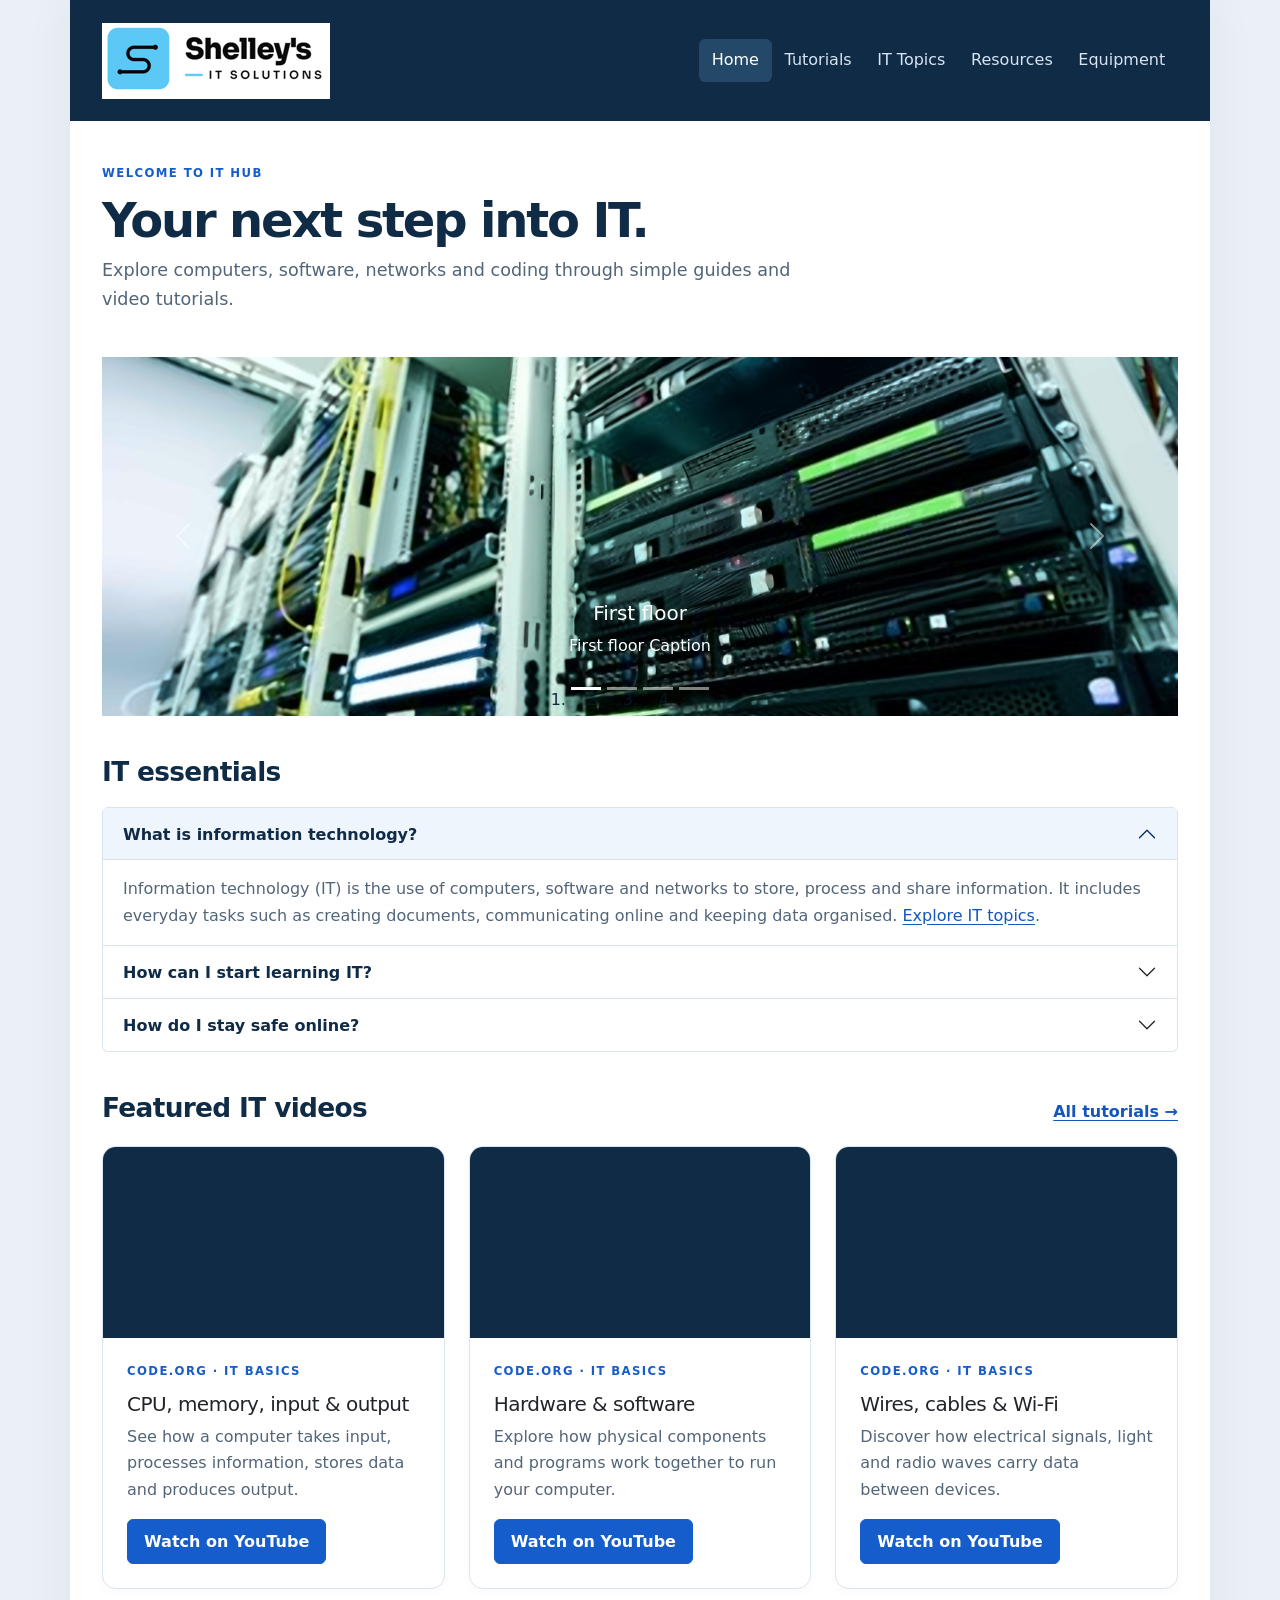
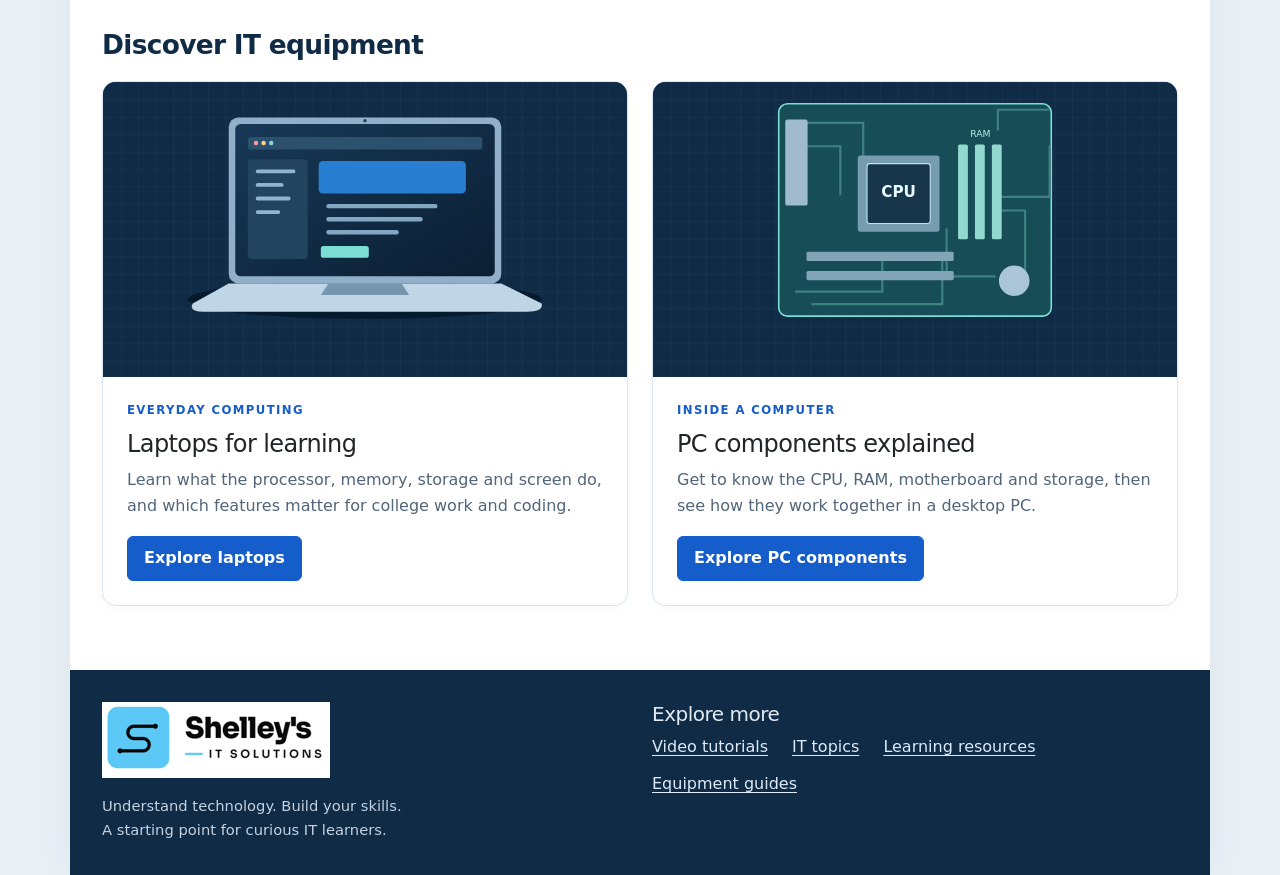
==== commit 04a13442: "Restore original Shelley logo and homepage carousel" ====
--- a/index.html
+++ b/index.html
@@ -1,5 +1,38 @@
 <!DOCTYPE html>
 <html lang="en-GB"><head><meta charset="utf-8"><meta name="viewport" content="width=device-width, initial-scale=1"><title>Home | IT Hub</title><meta name="description" content="Explore IT basics, computer hardware, networks and coding with IT Hub."><link rel="stylesheet" href="css/bootstrap-5.3.8.css"><link rel="stylesheet" href="style.css"><script src="js/popper-2.11.8.min.js" defer></script><script src="js/bootstrap-5.3.8.js" defer></script></head>
 <body><a class="skip-link" href="#main">Skip to content</a><div class="container site-shell">
-<header><nav class="navbar navbar-expand-lg navbar-dark" aria-label="Main navigation"><a class="navbar-brand" href="index.html"><span class="brand-icon" aria-hidden="true">&lt;/&gt;</span> IT Hub</a><button class="navbar-toggler" type="button" data-bs-toggle="collapse" data-bs-target="#siteNav" aria-controls="siteNav" aria-expanded="false" aria-label="Toggle navigation"><span class="navbar-toggler-icon"></span></button><div class="collapse navbar-collapse" id="siteNav"><ul class="navbar-nav ms-auto"><li class="nav-item"><a class="nav-link active" href="index.html" aria-current="page">Home</a></li><li class="nav-item"><a class="nav-link" href="tutorials.html">Tutorials</a></li><li class="nav-item"><a class="nav-link" href="topics.html">IT Topics</a></li><li class="nav-item"><a class="nav-link" href="resources.html">Resources</a></li><li class="nav-item"><a class="nav-link" href="equipment.html">Equipment</a></li></ul></div></nav></header>
-<main id="main"><div class="page-intro"><p class="eyebrow">Welcome to IT Hub</p><h1>Your next step into IT.</h1><p class="lead">Explore computers, software, networks and coding through simple guides and video tutorials.</p></div><section aria-label="Explore information technology"><div id="itCarousel" class="carousel slide" data-bs-interval="false"><div class="carousel-indicators"><button type="button" data-bs-target="#itCarousel" data-bs-slide-to="0" class="active" aria-current="true" aria-label="Slide 1: Learn the essentials"></button><button type="button" data-bs-target="#itCarousel" data-bs-slide-to="1" aria-label="Slide 2: Explore computer hardware"></button><button type="button" data-bs-target="#itCarousel" data-bs-slide-to="2" aria-label="Slide 3: Connect the dots"></button><button type="button" data-bs-target="#itCarousel" data-bs-slide-to="3" aria-label="Slide 4: Start building"></button></div><div class="carousel-inner"><div class="carousel-item active"><img src="images/it-laptop.svg" width="960" height="540" class="d-block w-100" alt="IT laptop illustration"><div class="carousel-caption"><h2>Learn the essentials</h2><p>Understand the technology you use every day.</p></div></div><div class="carousel-item"><img src="images/it-hardware.svg" width="960" height="540" class="d-block w-100" alt="Illustrated motherboard and computer components"><div class="carousel-caption"><h2>Explore computer hardware</h2><p>Discover what is inside a PC and how it works.</p></div></div><div class="carousel-item"><img src="images/it-network.svg" width="960" height="540" class="d-block w-100" alt="Illustrated network of connected devices"><div class="carousel-caption"><h2>Connect the dots</h2><p>Explore networks, the internet and online safety.</p></div></div><div class="carousel-item"><img src="images/it-code.svg" width="960" height="540" class="d-block w-100" alt="Illustrated code editor"><div class="carousel-caption"><h2>Start building</h2><p>Take your first steps with HTML, CSS and coding.</p></div></div></div><button class="carousel-control-prev" type="button" data-bs-target="#itCarousel" data-bs-slide="prev"><span class="carousel-control-prev-icon" aria-hidden="true"></span><span class="visually-hidden">Previous slide</span></button><button class="carousel-control-next" type="button" data-bs-target="#itCarousel" data-bs-slide="next"><span class="carousel-control-next-icon" aria-hidden="true"></span><span class="visually-hidden">Next slide</span></button></div></section><section class="section-block" aria-labelledby="faq-title"><h2 id="faq-title">IT essentials</h2><div class="accordion" id="itAccordion"><div class="accordion-item"><h3 class="accordion-header"><button class="accordion-button" type="button" data-bs-toggle="collapse" data-bs-target="#faq0" aria-expanded="true" aria-controls="faq0">What is information technology?</button></h3><div id="faq0" class="accordion-collapse collapse show" data-bs-parent="#itAccordion"><div class="accordion-body">Information technology (IT) is the use of computers, software and networks to store, process and share information. It includes everyday tasks such as creating documents, communicating online and keeping data organised. <a href="topics.html">Explore IT topics</a>.</div></div></div><div class="accordion-item"><h3 class="accordion-header"><button class="accordion-button collapsed" type="button" data-bs-toggle="collapse" data-bs-target="#faq1" aria-expanded="false" aria-controls="faq1">How can I start learning IT?</button></h3><div id="faq1" class="accordion-collapse collapse" data-bs-parent="#itAccordion"><div class="accordion-body">Start with computer hardware and software, then explore networks and basic web development. Watch a short tutorial, make notes and practise one task at a time. <a href="tutorials.html">Start with the video tutorials</a>.</div></div></div><div class="accordion-item"><h3 class="accordion-header"><button class="accordion-button collapsed" type="button" data-bs-toggle="collapse" data-bs-target="#faq2" aria-expanded="false" aria-controls="faq2">How do I stay safe online?</button></h3><div id="faq2" class="accordion-collapse collapse" data-bs-parent="#itAccordion"><div class="accordion-body">Use a different strong password for each account, enable two-step verification and keep your software updated. Check unexpected messages carefully, avoid unknown downloads and back up important work. <a href="topics.html#security">Read the online safety guide</a>.</div></div></div></div></section><section class="section-block" aria-labelledby="video-title"><div class="section-heading"><h2 id="video-title">Featured IT videos</h2><a href="tutorials.html">All tutorials →</a></div><div class="row g-4"><div class="col-md-6 col-lg-4"><article class="card h-100" id="hardware"><div class="ratio ratio-16x9"><iframe src="https://www.youtube-nocookie.com/embed/DKGZlaPlVLY" title="CPU, memory, input &amp; output — Code.org video" loading="lazy" referrerpolicy="strict-origin-when-cross-origin" allow="accelerometer; autoplay; clipboard-write; encrypted-media; gyroscope; picture-in-picture; web-share" allowfullscreen></iframe></div><div class="card-body d-flex flex-column"><p class="eyebrow">Code.org · IT basics</p><h2 class="h5 card-title">CPU, memory, input &amp; output</h2><p class="card-text">See how a computer takes input, processes information, stores data and produces output.</p><a class="btn btn-primary mt-auto align-self-start" href="https://www.youtube.com/watch?v=DKGZlaPlVLY" target="_blank" rel="noopener noreferrer">Watch on YouTube <span class="visually-hidden">(opens a new tab)</span></a></div></article></div><div class="col-md-6 col-lg-4"><article class="card h-100" id="software"><div class="ratio ratio-16x9"><iframe src="https://www.youtube-nocookie.com/embed/xnyFYiK2rSY" title="Hardware &amp; software — Code.org video" loading="lazy" referrerpolicy="strict-origin-when-cross-origin" allow="accelerometer; autoplay; clipboard-write; encrypted-media; gyroscope; picture-in-picture; web-share" allowfullscreen></iframe></div><div class="card-body d-flex flex-column"><p class="eyebrow">Code.org · IT basics</p><h2 class="h5 card-title">Hardware &amp; software</h2><p class="card-text">Explore how physical components and programs work together to run your computer.</p><a class="btn btn-primary mt-auto align-self-start" href="https://www.youtube.com/watch?v=xnyFYiK2rSY" target="_blank" rel="noopener noreferrer">Watch on YouTube <span class="visually-hidden">(opens a new tab)</span></a></div></article></div><div class="col-md-6 col-lg-4"><article class="card h-100" id="networks"><div class="ratio ratio-16x9"><iframe src="https://www.youtube-nocookie.com/embed/ZhEf7e4kopM" title="Wires, cables &amp; Wi-Fi — Code.org video" loading="lazy" referrerpolicy="strict-origin-when-cross-origin" allow="accelerometer; autoplay; clipboard-write; encrypted-media; gyroscope; picture-in-picture; web-share" allowfullscreen></iframe></div><div class="card-body d-flex flex-column"><p class="eyebrow">Code.org · IT basics</p><h2 class="h5 card-title">Wires, cables &amp; Wi-Fi</h2><p class="card-text">Discover how electrical signals, light and radio waves carry data between devices.</p><a class="btn btn-primary mt-auto align-self-start" href="https://www.youtube.com/watch?v=ZhEf7e4kopM" target="_blank" rel="noopener noreferrer">Watch on YouTube <span class="visually-hidden">(opens a new tab)</span></a></div></article></div></div></section><section class="section-block" aria-labelledby="equipment-title"><h2 id="equipment-title">Discover IT equipment</h2><div class="row g-4"><div class="col-md-6"><article class="card h-100"><img src="images/it-laptop.svg" class="card-img-top equipment-img" width="960" height="540" loading="lazy" alt="Illustration of a laptop with a web page open"><div class="card-body"><p class="eyebrow">Everyday computing</p><h3 class="h4">Laptops for learning</h3><p>Learn what the processor, memory, storage and screen do, and which features matter for college work and coding.</p><a class="btn btn-primary" href="equipment.html#laptops">Explore laptops</a></div></article></div><div class="col-md-6"><article class="card h-100"><img src="images/it-hardware.svg" class="card-img-top equipment-img" width="960" height="540" loading="lazy" alt="Illustration of a motherboard with a processor, memory and expansion slots"><div class="card-body"><p class="eyebrow">Inside a computer</p><h3 class="h4">PC components explained</h3><p>Get to know the CPU, RAM, motherboard and storage, then see how they work together in a desktop PC.</p><a class="btn btn-primary" href="equipment.html#components">Explore PC components</a></div></article></div></div></section></main><footer><div class="row g-4"><div class="col-md-6"><a class="footer-brand" href="index.html">&lt;/&gt; IT Hub</a><p>Understand technology. Build your skills.<br>A starting point for curious IT learners.</p></div><div class="col-md-6"><h2 class="h5">Explore more</h2><div class="footer-links"><a href="tutorials.html">Video tutorials</a><a href="topics.html">IT topics</a><a href="resources.html">Learning resources</a><a href="equipment.html">Equipment guides</a></div></div></div></footer></div></body></html>+<header><nav class="navbar navbar-expand-lg navbar-dark" aria-label="Main navigation"><a class="navbar-brand" href="index.html"><img src="images/logo.png" width="228" height="76" alt="Shelley's IT Solutions"></a><button class="navbar-toggler" type="button" data-bs-toggle="collapse" data-bs-target="#siteNav" aria-controls="siteNav" aria-expanded="false" aria-label="Toggle navigation"><span class="navbar-toggler-icon"></span></button><div class="collapse navbar-collapse" id="siteNav"><ul class="navbar-nav ms-auto"><li class="nav-item"><a class="nav-link active" href="index.html" aria-current="page">Home</a></li><li class="nav-item"><a class="nav-link" href="tutorials.html">Tutorials</a></li><li class="nav-item"><a class="nav-link" href="topics.html">IT Topics</a></li><li class="nav-item"><a class="nav-link" href="resources.html">Resources</a></li><li class="nav-item"><a class="nav-link" href="equipment.html">Equipment</a></li></ul></div></nav></header>
+<main id="main"><div class="page-intro"><p class="eyebrow">Welcome to IT Hub</p><h1>Your next step into IT.</h1><p class="lead">Explore computers, software, networks and coding through simple guides and video tutorials.</p></div><section aria-label="Featured slides"><div id="carouselExampleIndicators1" class="carousel slide" data-bs-ride="carousel" style="background-color: grey">
+    <ol class="carousel-indicators">
+      <li data-bs-target="#carouselExampleIndicators1" data-bs-slide-to="0" class="active">
+      <li data-bs-target="#carouselExampleIndicators1" data-bs-slide-to="1">
+      <li data-bs-target="#carouselExampleIndicators1" data-bs-slide-to="2">
+	  <li data-bs-target="#carouselExampleIndicators1" data-bs-slide-to="3">
+    </ol>
+    <div class="carousel-inner" role="listbox">
+      <div class="carousel-item active"> <img class="d-block mx-auto img-fluid" src="images/1.jpg" alt="First slide">
+        <div class="carousel-caption">
+          <h5>First floor</h5>
+          <p>First floor Caption</p>
+        </div>
+      </div>
+      <div class="carousel-item"> <img class="d-block mx-auto img-fluid" src="images/2.jpg" alt="Second slide">
+        <div class="carousel-caption">
+          <h5>Second floor</h5>
+          <p>Second floor Caption</p>
+        </div>
+      </div>
+      <div class="carousel-item"> <img class="d-block mx-auto img-fluid" src="images/3.jpg" alt="Third slide">
+        <div class="carousel-caption">
+          <h5>Third floor </h5>
+          <p>Third floor Caption</p>
+        </div>
+      </div>
+	  <div class="carousel-item"> <img class="d-block mx-auto img-fluid" src="images/4.jpg" alt="Fourth slide">
+        <div class="carousel-caption">
+          <h5>Fourth floor</h5>
+          <p>Fourth floor Caption</p>
+        </div>
+      </div>
+    </div>
+    <a class="carousel-control-prev" href="#carouselExampleIndicators1" role="button" data-bs-slide="prev"> <span class="carousel-control-prev-icon" aria-hidden="true"></span> <span class="visually-hidden">Previous</span> </a> <a class="carousel-control-next" href="#carouselExampleIndicators1" role="button" data-bs-slide="next"> <span class="carousel-control-next-icon" aria-hidden="true"></span> <span class="visually-hidden">Next</span> </a> </div></section><section class="section-block" aria-labelledby="faq-title"><h2 id="faq-title">IT essentials</h2><div class="accordion" id="itAccordion"><div class="accordion-item"><h3 class="accordion-header"><button class="accordion-button" type="button" data-bs-toggle="collapse" data-bs-target="#faq0" aria-expanded="true" aria-controls="faq0">What is information technology?</button></h3><div id="faq0" class="accordion-collapse collapse show" data-bs-parent="#itAccordion"><div class="accordion-body">Information technology (IT) is the use of computers, software and networks to store, process and share information. It includes everyday tasks such as creating documents, communicating online and keeping data organised. <a href="topics.html">Explore IT topics</a>.</div></div></div><div class="accordion-item"><h3 class="accordion-header"><button class="accordion-button collapsed" type="button" data-bs-toggle="collapse" data-bs-target="#faq1" aria-expanded="false" aria-controls="faq1">How can I start learning IT?</button></h3><div id="faq1" class="accordion-collapse collapse" data-bs-parent="#itAccordion"><div class="accordion-body">Start with computer hardware and software, then explore networks and basic web development. Watch a short tutorial, make notes and practise one task at a time. <a href="tutorials.html">Start with the video tutorials</a>.</div></div></div><div class="accordion-item"><h3 class="accordion-header"><button class="accordion-button collapsed" type="button" data-bs-toggle="collapse" data-bs-target="#faq2" aria-expanded="false" aria-controls="faq2">How do I stay safe online?</button></h3><div id="faq2" class="accordion-collapse collapse" data-bs-parent="#itAccordion"><div class="accordion-body">Use a different strong password for each account, enable two-step verification and keep your software updated. Check unexpected messages carefully, avoid unknown downloads and back up important work. <a href="topics.html#security">Read the online safety guide</a>.</div></div></div></div></section><section class="section-block" aria-labelledby="video-title"><div class="section-heading"><h2 id="video-title">Featured IT videos</h2><a href="tutorials.html">All tutorials →</a></div><div class="row g-4"><div class="col-md-6 col-lg-4"><article class="card h-100" id="hardware"><div class="ratio ratio-16x9"><iframe src="https://www.youtube-nocookie.com/embed/DKGZlaPlVLY" title="CPU, memory, input &amp; output — Code.org video" loading="lazy" referrerpolicy="strict-origin-when-cross-origin" allow="accelerometer; autoplay; clipboard-write; encrypted-media; gyroscope; picture-in-picture; web-share" allowfullscreen></iframe></div><div class="card-body d-flex flex-column"><p class="eyebrow">Code.org · IT basics</p><h2 class="h5 card-title">CPU, memory, input &amp; output</h2><p class="card-text">See how a computer takes input, processes information, stores data and produces output.</p><a class="btn btn-primary mt-auto align-self-start" href="https://www.youtube.com/watch?v=DKGZlaPlVLY" target="_blank" rel="noopener noreferrer">Watch on YouTube <span class="visually-hidden">(opens a new tab)</span></a></div></article></div><div class="col-md-6 col-lg-4"><article class="card h-100" id="software"><div class="ratio ratio-16x9"><iframe src="https://www.youtube-nocookie.com/embed/xnyFYiK2rSY" title="Hardware &amp; software — Code.org video" loading="lazy" referrerpolicy="strict-origin-when-cross-origin" allow="accelerometer; autoplay; clipboard-write; encrypted-media; gyroscope; picture-in-picture; web-share" allowfullscreen></iframe></div><div class="card-body d-flex flex-column"><p class="eyebrow">Code.org · IT basics</p><h2 class="h5 card-title">Hardware &amp; software</h2><p class="card-text">Explore how physical components and programs work together to run your computer.</p><a class="btn btn-primary mt-auto align-self-start" href="https://www.youtube.com/watch?v=xnyFYiK2rSY" target="_blank" rel="noopener noreferrer">Watch on YouTube <span class="visually-hidden">(opens a new tab)</span></a></div></article></div><div class="col-md-6 col-lg-4"><article class="card h-100" id="networks"><div class="ratio ratio-16x9"><iframe src="https://www.youtube-nocookie.com/embed/ZhEf7e4kopM" title="Wires, cables &amp; Wi-Fi — Code.org video" loading="lazy" referrerpolicy="strict-origin-when-cross-origin" allow="accelerometer; autoplay; clipboard-write; encrypted-media; gyroscope; picture-in-picture; web-share" allowfullscreen></iframe></div><div class="card-body d-flex flex-column"><p class="eyebrow">Code.org · IT basics</p><h2 class="h5 card-title">Wires, cables &amp; Wi-Fi</h2><p class="card-text">Discover how electrical signals, light and radio waves carry data between devices.</p><a class="btn btn-primary mt-auto align-self-start" href="https://www.youtube.com/watch?v=ZhEf7e4kopM" target="_blank" rel="noopener noreferrer">Watch on YouTube <span class="visually-hidden">(opens a new tab)</span></a></div></article></div></div></section><section class="section-block" aria-labelledby="equipment-title"><h2 id="equipment-title">Discover IT equipment</h2><div class="row g-4"><div class="col-md-6"><article class="card h-100"><img src="images/it-laptop.svg" class="card-img-top equipment-img" width="960" height="540" loading="lazy" alt="Illustration of a laptop with a web page open"><div class="card-body"><p class="eyebrow">Everyday computing</p><h3 class="h4">Laptops for learning</h3><p>Learn what the processor, memory, storage and screen do, and which features matter for college work and coding.</p><a class="btn btn-primary" href="equipment.html#laptops">Explore laptops</a></div></article></div><div class="col-md-6"><article class="card h-100"><img src="images/it-hardware.svg" class="card-img-top equipment-img" width="960" height="540" loading="lazy" alt="Illustration of a motherboard with a processor, memory and expansion slots"><div class="card-body"><p class="eyebrow">Inside a computer</p><h3 class="h4">PC components explained</h3><p>Get to know the CPU, RAM, motherboard and storage, then see how they work together in a desktop PC.</p><a class="btn btn-primary" href="equipment.html#components">Explore PC components</a></div></article></div></div></section></main><footer><div class="row g-4"><div class="col-md-6"><a class="footer-brand" href="index.html"><img src="images/logo.png" width="228" height="76" alt="Shelley's IT Solutions"></a><p>Understand technology. Build your skills.<br>A starting point for curious IT learners.</p></div><div class="col-md-6"><h2 class="h5">Explore more</h2><div class="footer-links"><a href="tutorials.html">Video tutorials</a><a href="topics.html">IT topics</a><a href="resources.html">Learning resources</a><a href="equipment.html">Equipment guides</a></div></div></div></footer></div></body></html>
--- a/style.css
+++ b/style.css
@@ -12,3 +12,13 @@
 footer{background:#102b46;color:#e2eaf3;padding:2rem;margin-top:1rem}footer p{font-size:.92rem;color:#c4d2e1;margin:1rem 0 0}.footer-brand{font-size:1.4rem;font-weight:750;color:white;text-decoration:none}.footer-brand:hover{color:#7bded5}.footer-links{display:flex;flex-wrap:wrap;gap:.65rem 1.5rem}.footer-links a{color:#dceaf9}.skip-link{position:absolute;top:-100px;left:1rem;background:white;padding:.7rem;z-index:1000}.skip-link:focus{top:1rem}
 @media(max-width:767px){main{padding:0 1rem 2rem}.navbar{padding:1rem}.navbar-collapse{padding-top:.75rem}.page-intro{padding:2rem 0 1.25rem}.carousel-item>img{height:310px;object-position:center top}.carousel-caption{left:10%;right:10%;bottom:1.7rem}.carousel-caption h2{font-size:1.15rem}.carousel-caption p{font-size:.8rem}.section-heading{flex-wrap:wrap;gap:.25rem}.card-body{padding:1.2rem}.guide{padding:1.25rem}.section-block{margin-top:2rem}footer{padding:1.5rem}}
 @media(prefers-reduced-motion:reduce){*,*::before,*::after{scroll-behavior:auto!important;transition:none!important;animation:none!important}}
+
+/* Original uploaded logo and homepage carousel. */
+.navbar-brand img,.footer-brand img{display:block;width:228px;height:76px;max-width:100%;object-fit:contain;background:white}
+#carouselExampleIndicators1{border-radius:0;background:grey}
+#carouselExampleIndicators1 .carousel-item>img{height:auto;object-fit:initial;object-position:initial;background:transparent}
+#carouselExampleIndicators1 .carousel-caption{right:15%;left:15%;bottom:1.25rem;padding:1.25rem 0;border-radius:0;background:transparent}
+#carouselExampleIndicators1 .carousel-caption h5{font-size:1.25rem;font-weight:500;letter-spacing:normal;margin-bottom:.5rem}
+#carouselExampleIndicators1 .carousel-caption p{font-size:1rem;color:white;margin-bottom:1rem}
+#carouselExampleIndicators1 .carousel-control-prev,#carouselExampleIndicators1 .carousel-control-next{width:15%}
+#carouselExampleIndicators1 .carousel-indicators{margin-bottom:1rem}
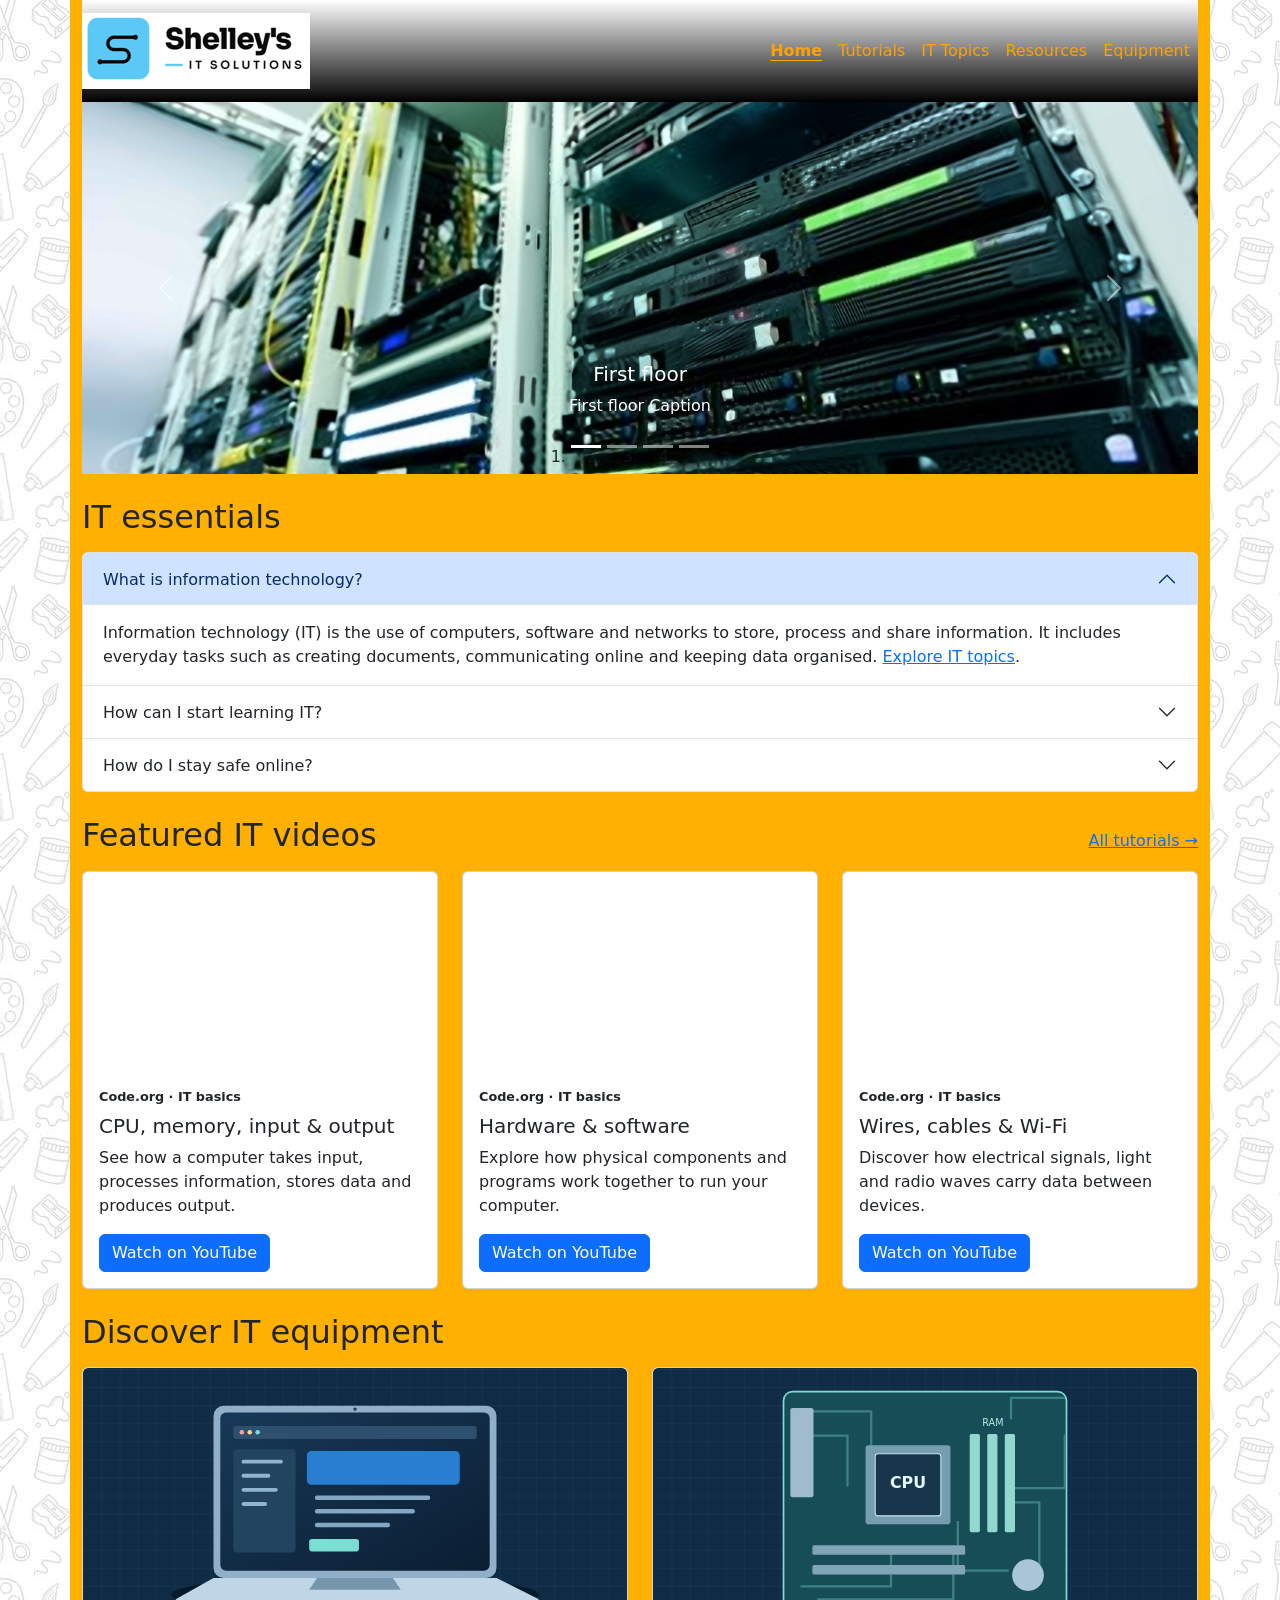
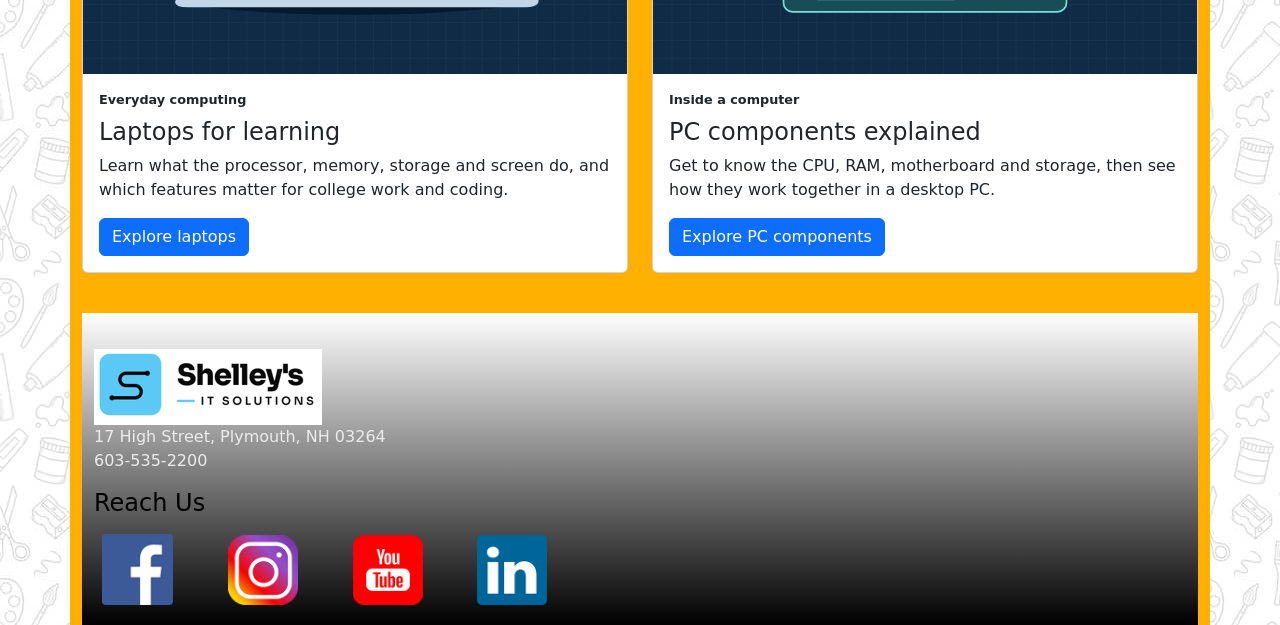
==== commit 3682161d: "Restore original footer and appearance while retaining IT content" ====
--- a/index.html
+++ b/index.html
@@ -1,8 +1,8 @@
 <!DOCTYPE html>
 <html lang="en-GB"><head><meta charset="utf-8"><meta name="viewport" content="width=device-width, initial-scale=1"><title>Home | IT Hub</title><meta name="description" content="Explore IT basics, computer hardware, networks and coding with IT Hub."><link rel="stylesheet" href="css/bootstrap-5.3.8.css"><link rel="stylesheet" href="style.css"><script src="js/popper-2.11.8.min.js" defer></script><script src="js/bootstrap-5.3.8.js" defer></script></head>
 <body><a class="skip-link" href="#main">Skip to content</a><div class="container site-shell">
-<header><nav class="navbar navbar-expand-lg navbar-dark" aria-label="Main navigation"><a class="navbar-brand" href="index.html"><img src="images/logo.png" width="228" height="76" alt="Shelley's IT Solutions"></a><button class="navbar-toggler" type="button" data-bs-toggle="collapse" data-bs-target="#siteNav" aria-controls="siteNav" aria-expanded="false" aria-label="Toggle navigation"><span class="navbar-toggler-icon"></span></button><div class="collapse navbar-collapse" id="siteNav"><ul class="navbar-nav ms-auto"><li class="nav-item"><a class="nav-link active" href="index.html" aria-current="page">Home</a></li><li class="nav-item"><a class="nav-link" href="tutorials.html">Tutorials</a></li><li class="nav-item"><a class="nav-link" href="topics.html">IT Topics</a></li><li class="nav-item"><a class="nav-link" href="resources.html">Resources</a></li><li class="nav-item"><a class="nav-link" href="equipment.html">Equipment</a></li></ul></div></nav></header>
-<main id="main"><div class="page-intro"><p class="eyebrow">Welcome to IT Hub</p><h1>Your next step into IT.</h1><p class="lead">Explore computers, software, networks and coding through simple guides and video tutorials.</p></div><section aria-label="Featured slides"><div id="carouselExampleIndicators1" class="carousel slide" data-bs-ride="carousel" style="background-color: grey">
+<header><nav class="navbar navbar-expand-lg navbar-light bg-light" aria-label="Main navigation"><a class="navbar-brand" href="index.html"><img src="images/logo.png" width="228" height="76" alt="Shelley's IT Solutions"></a><button class="navbar-toggler" type="button" data-bs-toggle="collapse" data-bs-target="#siteNav" aria-controls="siteNav" aria-expanded="false" aria-label="Toggle navigation"><span class="navbar-toggler-icon"></span></button><div class="collapse navbar-collapse" id="siteNav"><ul class="navbar-nav ms-auto"><li class="nav-item"><a class="nav-link active" href="index.html" aria-current="page">Home</a></li><li class="nav-item"><a class="nav-link" href="tutorials.html">Tutorials</a></li><li class="nav-item"><a class="nav-link" href="topics.html">IT Topics</a></li><li class="nav-item"><a class="nav-link" href="resources.html">Resources</a></li><li class="nav-item"><a class="nav-link" href="equipment.html">Equipment</a></li></ul></div></nav></header>
+<main id="main"><h1 class="visually-hidden">Shelley's IT Solutions — IT learning</h1><section aria-label="Featured slides"><div id="carouselExampleIndicators1" class="carousel slide" data-bs-ride="carousel" style="background-color: grey">
     <ol class="carousel-indicators">
       <li data-bs-target="#carouselExampleIndicators1" data-bs-slide-to="0" class="active">
       <li data-bs-target="#carouselExampleIndicators1" data-bs-slide-to="1">
@@ -35,4 +35,19 @@
         </div>
       </div>
     </div>
-    <a class="carousel-control-prev" href="#carouselExampleIndicators1" role="button" data-bs-slide="prev"> <span class="carousel-control-prev-icon" aria-hidden="true"></span> <span class="visually-hidden">Previous</span> </a> <a class="carousel-control-next" href="#carouselExampleIndicators1" role="button" data-bs-slide="next"> <span class="carousel-control-next-icon" aria-hidden="true"></span> <span class="visually-hidden">Next</span> </a> </div></section><section class="section-block" aria-labelledby="faq-title"><h2 id="faq-title">IT essentials</h2><div class="accordion" id="itAccordion"><div class="accordion-item"><h3 class="accordion-header"><button class="accordion-button" type="button" data-bs-toggle="collapse" data-bs-target="#faq0" aria-expanded="true" aria-controls="faq0">What is information technology?</button></h3><div id="faq0" class="accordion-collapse collapse show" data-bs-parent="#itAccordion"><div class="accordion-body">Information technology (IT) is the use of computers, software and networks to store, process and share information. It includes everyday tasks such as creating documents, communicating online and keeping data organised. <a href="topics.html">Explore IT topics</a>.</div></div></div><div class="accordion-item"><h3 class="accordion-header"><button class="accordion-button collapsed" type="button" data-bs-toggle="collapse" data-bs-target="#faq1" aria-expanded="false" aria-controls="faq1">How can I start learning IT?</button></h3><div id="faq1" class="accordion-collapse collapse" data-bs-parent="#itAccordion"><div class="accordion-body">Start with computer hardware and software, then explore networks and basic web development. Watch a short tutorial, make notes and practise one task at a time. <a href="tutorials.html">Start with the video tutorials</a>.</div></div></div><div class="accordion-item"><h3 class="accordion-header"><button class="accordion-button collapsed" type="button" data-bs-toggle="collapse" data-bs-target="#faq2" aria-expanded="false" aria-controls="faq2">How do I stay safe online?</button></h3><div id="faq2" class="accordion-collapse collapse" data-bs-parent="#itAccordion"><div class="accordion-body">Use a different strong password for each account, enable two-step verification and keep your software updated. Check unexpected messages carefully, avoid unknown downloads and back up important work. <a href="topics.html#security">Read the online safety guide</a>.</div></div></div></div></section><section class="section-block" aria-labelledby="video-title"><div class="section-heading"><h2 id="video-title">Featured IT videos</h2><a href="tutorials.html">All tutorials →</a></div><div class="row g-4"><div class="col-md-6 col-lg-4"><article class="card h-100" id="hardware"><div class="ratio ratio-16x9"><iframe src="https://www.youtube-nocookie.com/embed/DKGZlaPlVLY" title="CPU, memory, input &amp; output — Code.org video" loading="lazy" referrerpolicy="strict-origin-when-cross-origin" allow="accelerometer; autoplay; clipboard-write; encrypted-media; gyroscope; picture-in-picture; web-share" allowfullscreen></iframe></div><div class="card-body d-flex flex-column"><p class="eyebrow">Code.org · IT basics</p><h2 class="h5 card-title">CPU, memory, input &amp; output</h2><p class="card-text">See how a computer takes input, processes information, stores data and produces output.</p><a class="btn btn-primary mt-auto align-self-start" href="https://www.youtube.com/watch?v=DKGZlaPlVLY" target="_blank" rel="noopener noreferrer">Watch on YouTube <span class="visually-hidden">(opens a new tab)</span></a></div></article></div><div class="col-md-6 col-lg-4"><article class="card h-100" id="software"><div class="ratio ratio-16x9"><iframe src="https://www.youtube-nocookie.com/embed/xnyFYiK2rSY" title="Hardware &amp; software — Code.org video" loading="lazy" referrerpolicy="strict-origin-when-cross-origin" allow="accelerometer; autoplay; clipboard-write; encrypted-media; gyroscope; picture-in-picture; web-share" allowfullscreen></iframe></div><div class="card-body d-flex flex-column"><p class="eyebrow">Code.org · IT basics</p><h2 class="h5 card-title">Hardware &amp; software</h2><p class="card-text">Explore how physical components and programs work together to run your computer.</p><a class="btn btn-primary mt-auto align-self-start" href="https://www.youtube.com/watch?v=xnyFYiK2rSY" target="_blank" rel="noopener noreferrer">Watch on YouTube <span class="visually-hidden">(opens a new tab)</span></a></div></article></div><div class="col-md-6 col-lg-4"><article class="card h-100" id="networks"><div class="ratio ratio-16x9"><iframe src="https://www.youtube-nocookie.com/embed/ZhEf7e4kopM" title="Wires, cables &amp; Wi-Fi — Code.org video" loading="lazy" referrerpolicy="strict-origin-when-cross-origin" allow="accelerometer; autoplay; clipboard-write; encrypted-media; gyroscope; picture-in-picture; web-share" allowfullscreen></iframe></div><div class="card-body d-flex flex-column"><p class="eyebrow">Code.org · IT basics</p><h2 class="h5 card-title">Wires, cables &amp; Wi-Fi</h2><p class="card-text">Discover how electrical signals, light and radio waves carry data between devices.</p><a class="btn btn-primary mt-auto align-self-start" href="https://www.youtube.com/watch?v=ZhEf7e4kopM" target="_blank" rel="noopener noreferrer">Watch on YouTube <span class="visually-hidden">(opens a new tab)</span></a></div></article></div></div></section><section class="section-block" aria-labelledby="equipment-title"><h2 id="equipment-title">Discover IT equipment</h2><div class="row g-4"><div class="col-md-6"><article class="card h-100"><img src="images/it-laptop.svg" class="card-img-top equipment-img" width="960" height="540" loading="lazy" alt="Illustration of a laptop with a web page open"><div class="card-body"><p class="eyebrow">Everyday computing</p><h3 class="h4">Laptops for learning</h3><p>Learn what the processor, memory, storage and screen do, and which features matter for college work and coding.</p><a class="btn btn-primary" href="equipment.html#laptops">Explore laptops</a></div></article></div><div class="col-md-6"><article class="card h-100"><img src="images/it-hardware.svg" class="card-img-top equipment-img" width="960" height="540" loading="lazy" alt="Illustration of a motherboard with a processor, memory and expansion slots"><div class="card-body"><p class="eyebrow">Inside a computer</p><h3 class="h4">PC components explained</h3><p>Get to know the CPU, RAM, motherboard and storage, then see how they work together in a desktop PC.</p><a class="btn btn-primary" href="equipment.html#components">Explore PC components</a></div></article></div></div></section></main><footer><div class="row g-4"><div class="col-md-6"><a class="footer-brand" href="index.html"><img src="images/logo.png" width="228" height="76" alt="Shelley's IT Solutions"></a><p>Understand technology. Build your skills.<br>A starting point for curious IT learners.</p></div><div class="col-md-6"><h2 class="h5">Explore more</h2><div class="footer-links"><a href="tutorials.html">Video tutorials</a><a href="topics.html">IT topics</a><a href="resources.html">Learning resources</a><a href="equipment.html">Equipment guides</a></div></div></div></footer></div></body></html>+    <a class="carousel-control-prev" href="#carouselExampleIndicators1" role="button" data-bs-slide="prev"> <span class="carousel-control-prev-icon" aria-hidden="true"></span> <span class="visually-hidden">Previous</span> </a> <a class="carousel-control-next" href="#carouselExampleIndicators1" role="button" data-bs-slide="next"> <span class="carousel-control-next-icon" aria-hidden="true"></span> <span class="visually-hidden">Next</span> </a> </div></section><section class="section-block" aria-labelledby="faq-title"><h2 id="faq-title">IT essentials</h2><div class="accordion" id="itAccordion"><div class="accordion-item"><h3 class="accordion-header"><button class="accordion-button" type="button" data-bs-toggle="collapse" data-bs-target="#faq0" aria-expanded="true" aria-controls="faq0">What is information technology?</button></h3><div id="faq0" class="accordion-collapse collapse show" data-bs-parent="#itAccordion"><div class="accordion-body">Information technology (IT) is the use of computers, software and networks to store, process and share information. It includes everyday tasks such as creating documents, communicating online and keeping data organised. <a href="topics.html">Explore IT topics</a>.</div></div></div><div class="accordion-item"><h3 class="accordion-header"><button class="accordion-button collapsed" type="button" data-bs-toggle="collapse" data-bs-target="#faq1" aria-expanded="false" aria-controls="faq1">How can I start learning IT?</button></h3><div id="faq1" class="accordion-collapse collapse" data-bs-parent="#itAccordion"><div class="accordion-body">Start with computer hardware and software, then explore networks and basic web development. Watch a short tutorial, make notes and practise one task at a time. <a href="tutorials.html">Start with the video tutorials</a>.</div></div></div><div class="accordion-item"><h3 class="accordion-header"><button class="accordion-button collapsed" type="button" data-bs-toggle="collapse" data-bs-target="#faq2" aria-expanded="false" aria-controls="faq2">How do I stay safe online?</button></h3><div id="faq2" class="accordion-collapse collapse" data-bs-parent="#itAccordion"><div class="accordion-body">Use a different strong password for each account, enable two-step verification and keep your software updated. Check unexpected messages carefully, avoid unknown downloads and back up important work. <a href="topics.html#security">Read the online safety guide</a>.</div></div></div></div></section><section class="section-block" aria-labelledby="video-title"><div class="section-heading"><h2 id="video-title">Featured IT videos</h2><a href="tutorials.html">All tutorials →</a></div><div class="row g-4"><div class="col-md-6 col-lg-4"><article class="card h-100" id="hardware"><div class="ratio ratio-16x9"><iframe src="https://www.youtube-nocookie.com/embed/DKGZlaPlVLY" title="CPU, memory, input &amp; output — Code.org video" loading="lazy" referrerpolicy="strict-origin-when-cross-origin" allow="accelerometer; autoplay; clipboard-write; encrypted-media; gyroscope; picture-in-picture; web-share" allowfullscreen></iframe></div><div class="card-body d-flex flex-column"><p class="eyebrow">Code.org · IT basics</p><h2 class="h5 card-title">CPU, memory, input &amp; output</h2><p class="card-text">See how a computer takes input, processes information, stores data and produces output.</p><a class="btn btn-primary mt-auto align-self-start" href="https://www.youtube.com/watch?v=DKGZlaPlVLY" target="_blank" rel="noopener noreferrer">Watch on YouTube <span class="visually-hidden">(opens a new tab)</span></a></div></article></div><div class="col-md-6 col-lg-4"><article class="card h-100" id="software"><div class="ratio ratio-16x9"><iframe src="https://www.youtube-nocookie.com/embed/xnyFYiK2rSY" title="Hardware &amp; software — Code.org video" loading="lazy" referrerpolicy="strict-origin-when-cross-origin" allow="accelerometer; autoplay; clipboard-write; encrypted-media; gyroscope; picture-in-picture; web-share" allowfullscreen></iframe></div><div class="card-body d-flex flex-column"><p class="eyebrow">Code.org · IT basics</p><h2 class="h5 card-title">Hardware &amp; software</h2><p class="card-text">Explore how physical components and programs work together to run your computer.</p><a class="btn btn-primary mt-auto align-self-start" href="https://www.youtube.com/watch?v=xnyFYiK2rSY" target="_blank" rel="noopener noreferrer">Watch on YouTube <span class="visually-hidden">(opens a new tab)</span></a></div></article></div><div class="col-md-6 col-lg-4"><article class="card h-100" id="networks"><div class="ratio ratio-16x9"><iframe src="https://www.youtube-nocookie.com/embed/ZhEf7e4kopM" title="Wires, cables &amp; Wi-Fi — Code.org video" loading="lazy" referrerpolicy="strict-origin-when-cross-origin" allow="accelerometer; autoplay; clipboard-write; encrypted-media; gyroscope; picture-in-picture; web-share" allowfullscreen></iframe></div><div class="card-body d-flex flex-column"><p class="eyebrow">Code.org · IT basics</p><h2 class="h5 card-title">Wires, cables &amp; Wi-Fi</h2><p class="card-text">Discover how electrical signals, light and radio waves carry data between devices.</p><a class="btn btn-primary mt-auto align-self-start" href="https://www.youtube.com/watch?v=ZhEf7e4kopM" target="_blank" rel="noopener noreferrer">Watch on YouTube <span class="visually-hidden">(opens a new tab)</span></a></div></article></div></div></section><section class="section-block" aria-labelledby="equipment-title"><h2 id="equipment-title">Discover IT equipment</h2><div class="row g-4"><div class="col-md-6"><article class="card h-100"><img src="images/it-laptop.svg" class="card-img-top equipment-img" width="960" height="540" loading="lazy" alt="Illustration of a laptop with a web page open"><div class="card-body"><p class="eyebrow">Everyday computing</p><h3 class="h4">Laptops for learning</h3><p>Learn what the processor, memory, storage and screen do, and which features matter for college work and coding.</p><a class="btn btn-primary" href="equipment.html#laptops">Explore laptops</a></div></article></div><div class="col-md-6"><article class="card h-100"><img src="images/it-hardware.svg" class="card-img-top equipment-img" width="960" height="540" loading="lazy" alt="Illustration of a motherboard with a processor, memory and expansion slots"><div class="card-body"><p class="eyebrow">Inside a computer</p><h3 class="h4">PC components explained</h3><p>Get to know the CPU, RAM, motherboard and storage, then see how they work together in a desktop PC.</p><a class="btn btn-primary" href="equipment.html#components">Explore PC components</a></div></article></div></div></section></main><footer>
+      <div class="row">
+        <div class="col-xxl-6"><br><img src="images/logo.png" alt="Shelley's IT Solutions" width="228" height="76" class="img-fluid"><p>17 High Street, Plymouth, NH 03264<br>603-535-2200</p></div>
+        <div class="col-xxl-6"><h4>Reach Us</h4><table width="500" border="0" cellspacing="10" cellpadding="0">
+  <tbody>
+    <tr>
+      <td><a href="https://facebook.com" target="_blank" rel="noopener noreferrer"><img src="images/fb.png" alt="Facebook" width="71" height="71" class="img-fluid"></a></td>
+      <td><a href="https://instagram.com" target="_blank" rel="noopener noreferrer"><img src="images/insta.png" alt="Instagram" width="70" height="71" class="img-fluid"></a></td>
+      <td><a href="https://youtube.com" target="_blank" rel="noopener noreferrer"><img src="images/yt.png" alt="YouTube" width="70" height="71" class="img-fluid"></a></td>
+      <td><a href="https://linkedin.com" target="_blank" rel="noopener noreferrer"><img src="images/in.png" alt="LinkedIn" width="70" height="71" class="img-fluid"></a></td>
+    </tr>
+  </tbody>
+</table>
+</div>
+      </div>
+    </footer></div></body></html>
--- a/style.css
+++ b/style.css
@@ -1,24 +1,51 @@
 @charset "utf-8";
-:root{--ink:#102b46;--blue:#165dcc;--muted:#526579;--border:#d8e4ef}
-body{background:#eaf0f6;color:var(--ink);font-family:system-ui,-apple-system,"Segoe UI",sans-serif;line-height:1.65}
-.site-shell{background:white;padding:0;min-height:100vh;box-shadow:0 0 45px #102b4610}
-.navbar{background:#102b46;padding:1.1rem 2rem}.navbar-brand{font-size:1.55rem;font-weight:750;letter-spacing:-.04em}.brand-icon{color:#7bded5;margin-right:.5rem}.navbar .nav-link{color:#d7e4f1;padding:.5rem .8rem!important}.navbar .nav-link:hover,.navbar .nav-link.active{color:white;background:#244968;border-radius:.4rem}
-main{padding:0 2rem 3rem}.page-intro{padding:2.7rem 0 1.7rem;max-width:850px}.page-intro h1{font-weight:750;font-size:clamp(2rem,4.5vw,3rem);letter-spacing:-.045em;line-height:1.12}.lead{color:var(--muted);font-size:1.1rem;max-width:700px}.eyebrow{font-size:.73rem;font-weight:750;letter-spacing:.12em;text-transform:uppercase;color:var(--blue);margin-bottom:.65rem}
-h2,h3{font-weight:700;letter-spacing:-.025em}.section-block{margin-top:2.5rem}.section-block>h2{margin-bottom:1.25rem;font-size:1.65rem}.section-heading{display:flex;justify-content:space-between;gap:1rem;align-items:baseline;margin-bottom:1.25rem}.section-heading h2{margin:0;font-size:1.65rem}.section-heading a{font-weight:650}
-a{color:#1456bc;text-underline-offset:3px}a:hover{color:#0c3d8b}a:focus-visible,button:focus-visible{outline:3px solid #e29714;outline-offset:4px}.btn-primary{background:var(--blue);border-color:var(--blue);font-weight:600;padding:.6rem 1rem}.btn-primary:hover{background:#104da8;border-color:#104da8}
-.carousel{border-radius:1rem;overflow:hidden;background:#102b46}.carousel-item>img{height:360px;object-fit:contain;object-position:center 25%;background:#102b46}.carousel-caption{right:12%;left:12%;bottom:1.8rem;padding:.7rem 1rem;border-radius:.6rem;background:#102b46e8}.carousel-caption h2{font-size:1.6rem;margin-bottom:.2rem}.carousel-caption p{margin:0;font-size:.95rem;color:#deebf6}.carousel-control-next,.carousel-control-prev{width:10%}.carousel-indicators{margin-bottom:.7rem}
-.accordion-item{border-color:var(--border)}.accordion-button{font-weight:650;color:var(--ink)}.accordion-button:not(.collapsed){background:#eef5fd;color:var(--ink)}.accordion-body{color:var(--muted)}
-.card{border:1px solid var(--border);border-radius:.85rem;overflow:hidden;box-shadow:0 3px 12px #102b4606}.card-body{padding:1.5rem}.card-text,.card-body p:not(.eyebrow){color:var(--muted)}.equipment-img{background:#102b46;object-fit:contain;aspect-ratio:16/9;height:auto}.ratio iframe{border:0;background:#102b46}.guide{padding:1.7rem;border:1px solid var(--border);border-radius:.8rem;background:#f8fbfe}.guide h2{font-size:1.45rem}.guide p:last-child{margin-bottom:0}.topic-jumps{display:flex;flex-wrap:wrap;gap:.6rem}.topic-jumps a{padding:.45rem .8rem;background:#edf4fc;border-radius:.5rem;font-weight:600}.table{--bs-table-bg:transparent;color:var(--ink)}.table caption{color:var(--muted)}section[id],article[id],div[id]{scroll-margin-top:1.5rem}
-footer{background:#102b46;color:#e2eaf3;padding:2rem;margin-top:1rem}footer p{font-size:.92rem;color:#c4d2e1;margin:1rem 0 0}.footer-brand{font-size:1.4rem;font-weight:750;color:white;text-decoration:none}.footer-brand:hover{color:#7bded5}.footer-links{display:flex;flex-wrap:wrap;gap:.65rem 1.5rem}.footer-links a{color:#dceaf9}.skip-link{position:absolute;top:-100px;left:1rem;background:white;padding:.7rem;z-index:1000}.skip-link:focus{top:1rem}
-@media(max-width:767px){main{padding:0 1rem 2rem}.navbar{padding:1rem}.navbar-collapse{padding-top:.75rem}.page-intro{padding:2rem 0 1.25rem}.carousel-item>img{height:310px;object-position:center top}.carousel-caption{left:10%;right:10%;bottom:1.7rem}.carousel-caption h2{font-size:1.15rem}.carousel-caption p{font-size:.8rem}.section-heading{flex-wrap:wrap;gap:.25rem}.card-body{padding:1.2rem}.guide{padding:1.25rem}.section-block{margin-top:2rem}footer{padding:1.5rem}}
-@media(prefers-reduced-motion:reduce){*,*::before,*::after{scroll-behavior:auto!important;transition:none!important;animation:none!important}}
+.container .navbar.navbar-expand-lg.navbar-light.bg-light {
+	background-color: #EA0E12;
+	background-image: -webkit-linear-gradient(270deg,rgba(255,255,255,1.00) 0%,rgba(0,0,0,1.00) 100%);
+	background-image: -moz-linear-gradient(270deg,rgba(255,255,255,1.00) 0%,rgba(0,0,0,1.00) 100%);
+	background-image: -o-linear-gradient(270deg,rgba(255,255,255,1.00) 0%,rgba(0,0,0,1.00) 100%);
+	background-image: linear-gradient(180deg,rgba(255,255,255,1.00) 0%,rgba(0,0,0,1.00) 100%);
+}
+.navbar-nav.ms-auto .nav-item .nav-link {
+	color: #FEA200;
+}
+.navbar.navbar-expand-lg.navbar-light.bg-light .navbar-toggler .navbar-toggler-icon {
+	background-color: #7A7A7A;
+}
+.container footer {
+	background-image: -webkit-linear-gradient(270deg,rgba(255,255,255,1.00) 0%,rgba(0,0,0,1.00) 100%,rgba(255,0,0,1.00) 100%);
+	background-image: -moz-linear-gradient(270deg,rgba(255,255,255,1.00) 0%,rgba(0,0,0,1.00) 100%,rgba(255,0,0,1.00) 100%);
+	background-image: -o-linear-gradient(270deg,rgba(255,255,255,1.00) 0%,rgba(0,0,0,1.00) 100%,rgba(255,0,0,1.00) 100%);
+	background-image: linear-gradient(180deg,rgba(255,255,255,1.00) 0%,rgba(0,0,0,1.00) 100%,rgba(255,0,0,1.00) 100%);
+}
+.row .col-xxl-6 p {
+	color: #EBEBEB;
+}
+.row .col-xxl-6 h4 {
+	color: #000000;
+}
+body  {
+	background-image: url(images/art_patterns.jpg);
+}
+.container {
+	background-color: #FFB000;
+}
 
-/* Original uploaded logo and homepage carousel. */
-.navbar-brand img,.footer-brand img{display:block;width:228px;height:76px;max-width:100%;object-fit:contain;background:white}
-#carouselExampleIndicators1{border-radius:0;background:grey}
-#carouselExampleIndicators1 .carousel-item>img{height:auto;object-fit:initial;object-position:initial;background:transparent}
-#carouselExampleIndicators1 .carousel-caption{right:15%;left:15%;bottom:1.25rem;padding:1.25rem 0;border-radius:0;background:transparent}
-#carouselExampleIndicators1 .carousel-caption h5{font-size:1.25rem;font-weight:500;letter-spacing:normal;margin-bottom:.5rem}
-#carouselExampleIndicators1 .carousel-caption p{font-size:1rem;color:white;margin-bottom:1rem}
-#carouselExampleIndicators1 .carousel-control-prev,#carouselExampleIndicators1 .carousel-control-next{width:15%}
-#carouselExampleIndicators1 .carousel-indicators{margin-bottom:1rem}
+/* Small additions for the IT pages and responsive cards. */
+.site-shell{min-height:100vh}
+main{padding-bottom:1rem}
+.navbar-brand img{display:block;max-width:100%;height:auto}
+.navbar-nav .nav-link.active{font-weight:700;text-decoration:underline;text-underline-offset:4px}
+.section-block{margin-top:1.5rem}.section-block>h2{margin-bottom:1rem}
+.section-heading{display:flex;flex-wrap:wrap;gap:.5rem 1rem;align-items:baseline;justify-content:space-between;margin-bottom:1rem}.section-heading h2{margin:0}
+.page-intro{padding:1.5rem 0 .75rem}.page-intro h1{font-size:clamp(1.8rem,4vw,2.5rem)}.lead{font-size:1.1rem}
+.eyebrow{font-size:.8rem;font-weight:600;margin-bottom:.5rem}
+.card{overflow:hidden}.equipment-img{width:100%;height:auto;aspect-ratio:16/9;object-fit:contain;background:#102b46}.ratio iframe{border:0}
+.guide{background:white;padding:1.25rem;border:1px solid #ddd;border-radius:.375rem}.guide h2{font-size:1.5rem}.guide p:last-child{margin-bottom:0}
+.topic-jumps{display:flex;flex-wrap:wrap;gap:.65rem 1rem}.topic-jumps a{color:#153c69;font-weight:600}
+section[id],article[id]{scroll-margin-top:1rem}
+footer{padding:.75rem;margin-top:1.5rem}footer table{width:100%;max-width:500px}footer td{padding:.5rem}footer img{max-width:100%;height:auto}
+.skip-link{position:absolute;top:-100px;left:1rem;z-index:1000;background:white;padding:.75rem}.skip-link:focus{top:1rem}
+a:focus-visible,button:focus-visible{outline:3px solid #165dcc;outline-offset:3px}
+@media(max-width:767px){.page-intro{padding-top:1rem}.section-block{margin-top:1.25rem}footer td{padding:.3rem}.navbar-brand{max-width:calc(100% - 65px)}.carousel-caption h5{font-size:1rem}.carousel-caption p{font-size:.75rem;margin-bottom:0}}
+@media(prefers-reduced-motion:reduce){*,*::before,*::after{animation:none!important;transition:none!important;scroll-behavior:auto!important}}
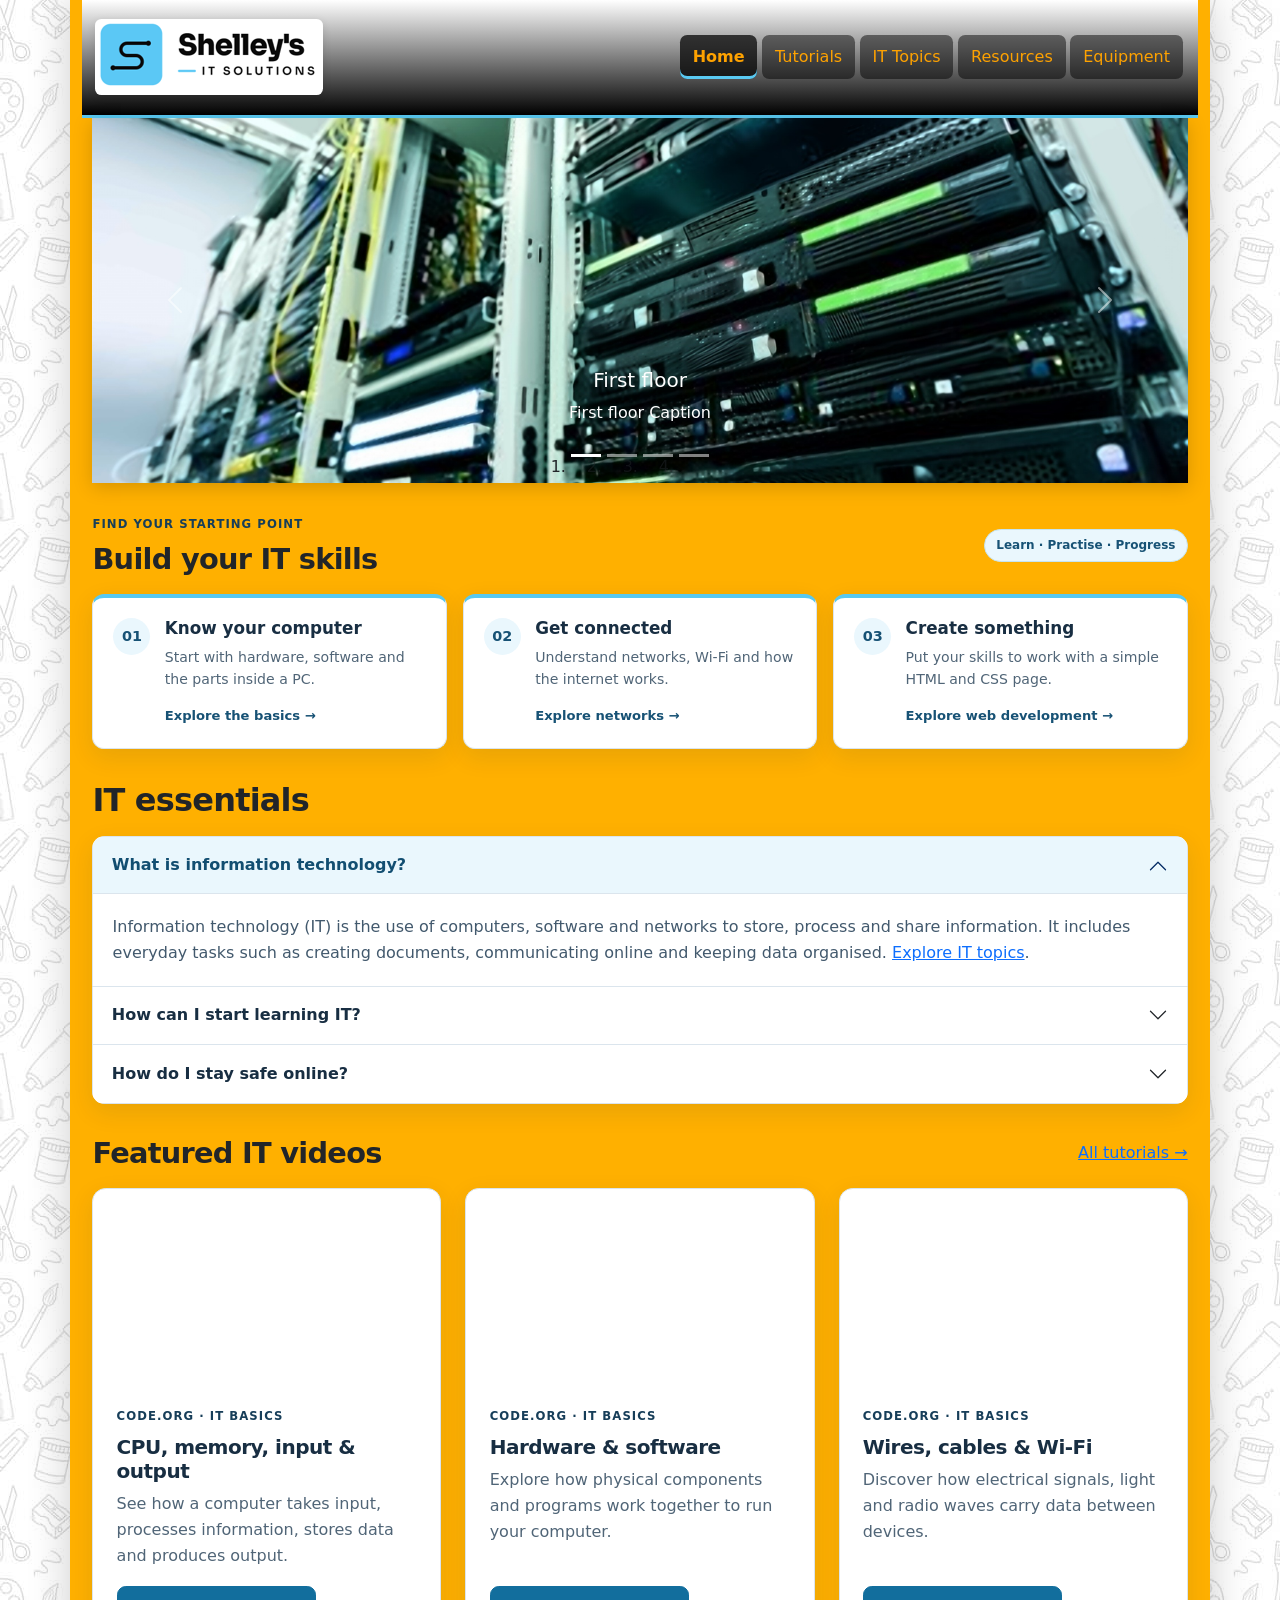
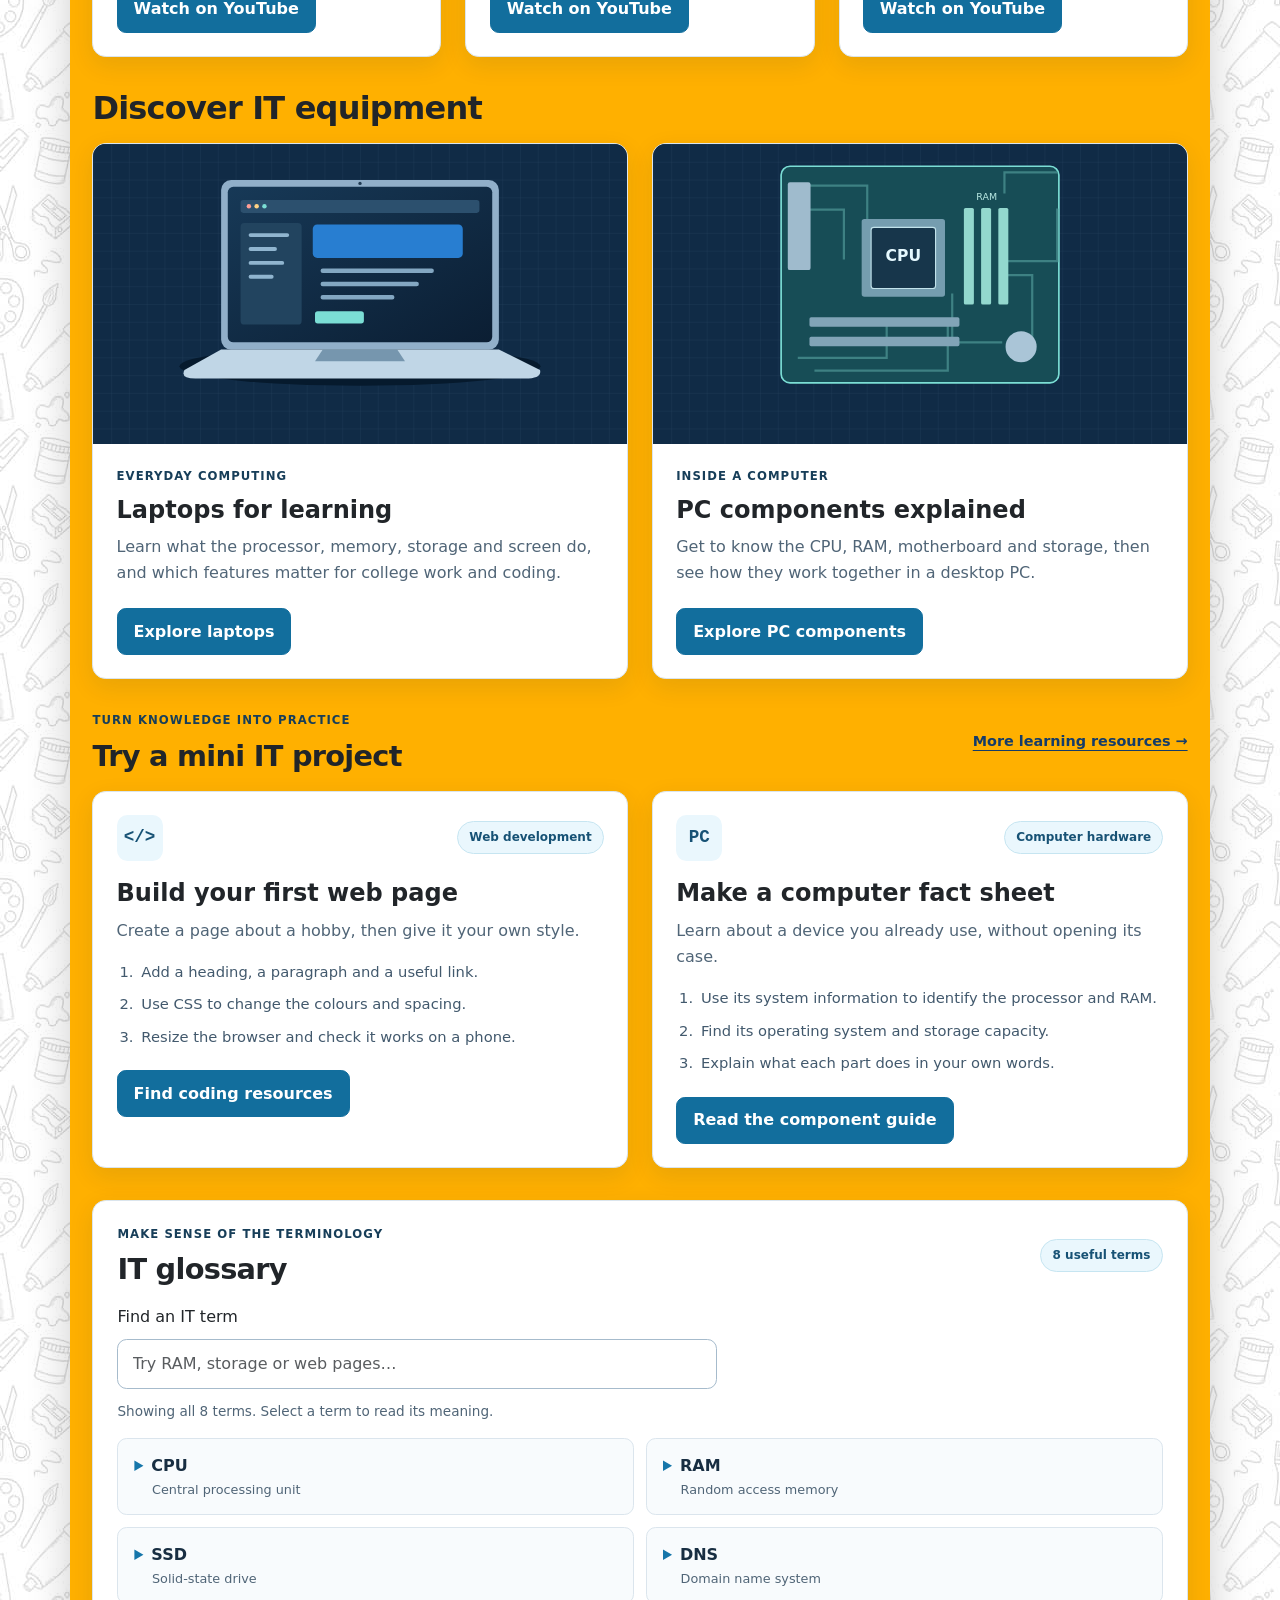
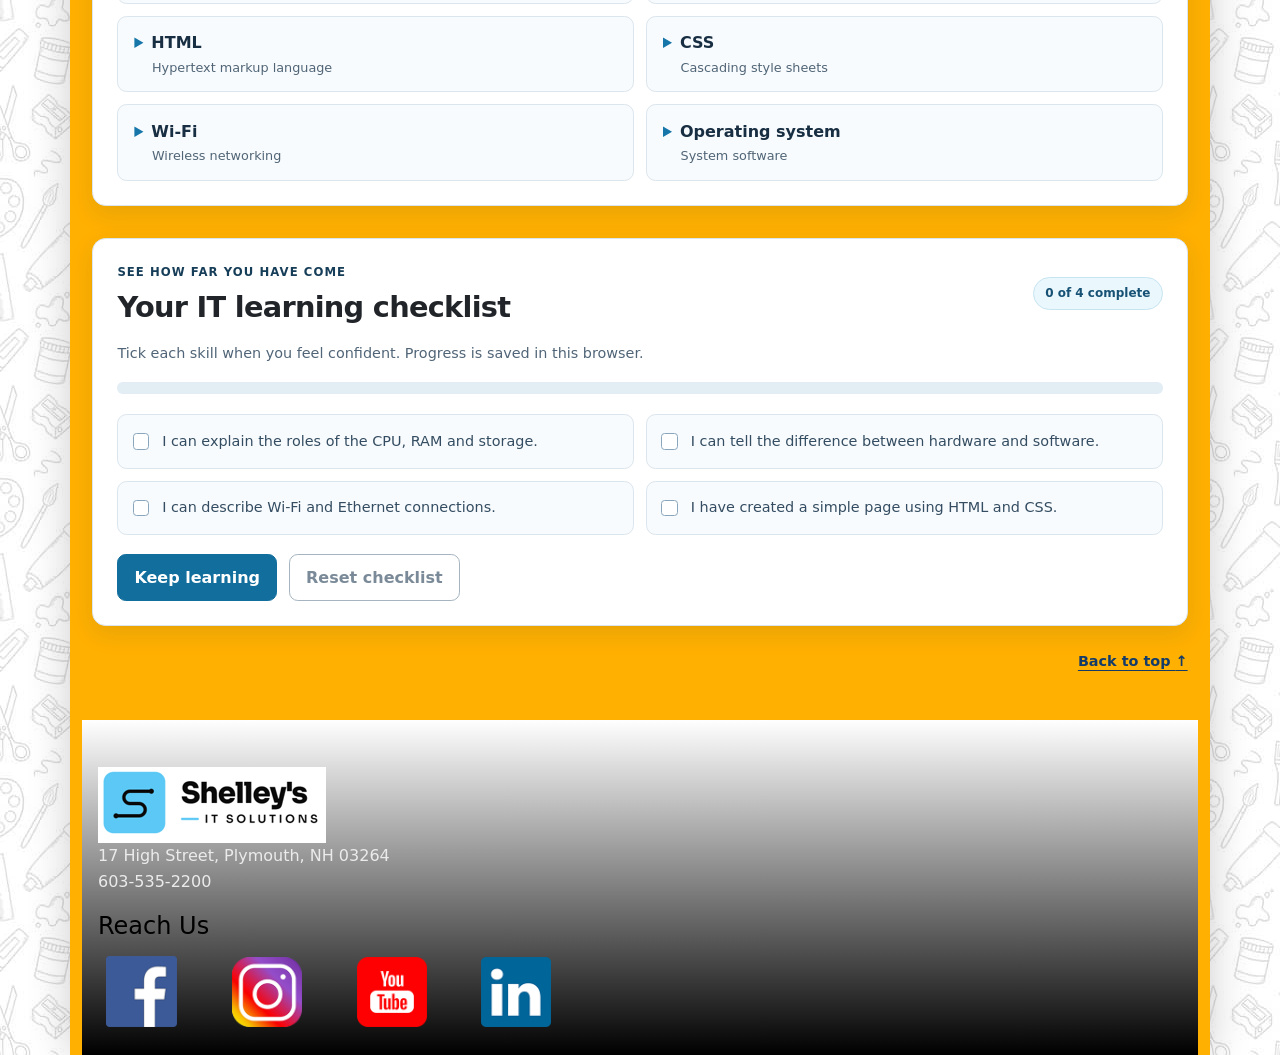
==== commit a1750133: "Enhance original Bootstrap styling and add interactive IT learning sections" ====
--- a/index.html
+++ b/index.html
@@ -1,6 +1,6 @@
 <!DOCTYPE html>
-<html lang="en-GB"><head><meta charset="utf-8"><meta name="viewport" content="width=device-width, initial-scale=1"><title>Home | IT Hub</title><meta name="description" content="Explore IT basics, computer hardware, networks and coding with IT Hub."><link rel="stylesheet" href="css/bootstrap-5.3.8.css"><link rel="stylesheet" href="style.css"><script src="js/popper-2.11.8.min.js" defer></script><script src="js/bootstrap-5.3.8.js" defer></script></head>
-<body><a class="skip-link" href="#main">Skip to content</a><div class="container site-shell">
+<html lang="en-GB"><head><meta charset="utf-8"><meta name="viewport" content="width=device-width, initial-scale=1"><title>Home | IT Hub</title><meta name="description" content="Explore IT basics, computer hardware, networks and coding with IT Hub."><link rel="stylesheet" href="css/bootstrap-5.3.8.css"><link rel="stylesheet" href="style.css"><script src="js/popper-2.11.8.min.js" defer></script><script src="js/bootstrap-5.3.8.js" defer></script><script src="js/it-enhancements.js" defer></script></head>
+<body id="top"><a class="skip-link" href="#main">Skip to content</a><div class="container site-shell">
 <header><nav class="navbar navbar-expand-lg navbar-light bg-light" aria-label="Main navigation"><a class="navbar-brand" href="index.html"><img src="images/logo.png" width="228" height="76" alt="Shelley's IT Solutions"></a><button class="navbar-toggler" type="button" data-bs-toggle="collapse" data-bs-target="#siteNav" aria-controls="siteNav" aria-expanded="false" aria-label="Toggle navigation"><span class="navbar-toggler-icon"></span></button><div class="collapse navbar-collapse" id="siteNav"><ul class="navbar-nav ms-auto"><li class="nav-item"><a class="nav-link active" href="index.html" aria-current="page">Home</a></li><li class="nav-item"><a class="nav-link" href="tutorials.html">Tutorials</a></li><li class="nav-item"><a class="nav-link" href="topics.html">IT Topics</a></li><li class="nav-item"><a class="nav-link" href="resources.html">Resources</a></li><li class="nav-item"><a class="nav-link" href="equipment.html">Equipment</a></li></ul></div></nav></header>
 <main id="main"><h1 class="visually-hidden">Shelley's IT Solutions — IT learning</h1><section aria-label="Featured slides"><div id="carouselExampleIndicators1" class="carousel slide" data-bs-ride="carousel" style="background-color: grey">
     <ol class="carousel-indicators">
@@ -35,7 +35,22 @@
         </div>
       </div>
     </div>
-    <a class="carousel-control-prev" href="#carouselExampleIndicators1" role="button" data-bs-slide="prev"> <span class="carousel-control-prev-icon" aria-hidden="true"></span> <span class="visually-hidden">Previous</span> </a> <a class="carousel-control-next" href="#carouselExampleIndicators1" role="button" data-bs-slide="next"> <span class="carousel-control-next-icon" aria-hidden="true"></span> <span class="visually-hidden">Next</span> </a> </div></section><section class="section-block" aria-labelledby="faq-title"><h2 id="faq-title">IT essentials</h2><div class="accordion" id="itAccordion"><div class="accordion-item"><h3 class="accordion-header"><button class="accordion-button" type="button" data-bs-toggle="collapse" data-bs-target="#faq0" aria-expanded="true" aria-controls="faq0">What is information technology?</button></h3><div id="faq0" class="accordion-collapse collapse show" data-bs-parent="#itAccordion"><div class="accordion-body">Information technology (IT) is the use of computers, software and networks to store, process and share information. It includes everyday tasks such as creating documents, communicating online and keeping data organised. <a href="topics.html">Explore IT topics</a>.</div></div></div><div class="accordion-item"><h3 class="accordion-header"><button class="accordion-button collapsed" type="button" data-bs-toggle="collapse" data-bs-target="#faq1" aria-expanded="false" aria-controls="faq1">How can I start learning IT?</button></h3><div id="faq1" class="accordion-collapse collapse" data-bs-parent="#itAccordion"><div class="accordion-body">Start with computer hardware and software, then explore networks and basic web development. Watch a short tutorial, make notes and practise one task at a time. <a href="tutorials.html">Start with the video tutorials</a>.</div></div></div><div class="accordion-item"><h3 class="accordion-header"><button class="accordion-button collapsed" type="button" data-bs-toggle="collapse" data-bs-target="#faq2" aria-expanded="false" aria-controls="faq2">How do I stay safe online?</button></h3><div id="faq2" class="accordion-collapse collapse" data-bs-parent="#itAccordion"><div class="accordion-body">Use a different strong password for each account, enable two-step verification and keep your software updated. Check unexpected messages carefully, avoid unknown downloads and back up important work. <a href="topics.html#security">Read the online safety guide</a>.</div></div></div></div></section><section class="section-block" aria-labelledby="video-title"><div class="section-heading"><h2 id="video-title">Featured IT videos</h2><a href="tutorials.html">All tutorials →</a></div><div class="row g-4"><div class="col-md-6 col-lg-4"><article class="card h-100" id="hardware"><div class="ratio ratio-16x9"><iframe src="https://www.youtube-nocookie.com/embed/DKGZlaPlVLY" title="CPU, memory, input &amp; output — Code.org video" loading="lazy" referrerpolicy="strict-origin-when-cross-origin" allow="accelerometer; autoplay; clipboard-write; encrypted-media; gyroscope; picture-in-picture; web-share" allowfullscreen></iframe></div><div class="card-body d-flex flex-column"><p class="eyebrow">Code.org · IT basics</p><h2 class="h5 card-title">CPU, memory, input &amp; output</h2><p class="card-text">See how a computer takes input, processes information, stores data and produces output.</p><a class="btn btn-primary mt-auto align-self-start" href="https://www.youtube.com/watch?v=DKGZlaPlVLY" target="_blank" rel="noopener noreferrer">Watch on YouTube <span class="visually-hidden">(opens a new tab)</span></a></div></article></div><div class="col-md-6 col-lg-4"><article class="card h-100" id="software"><div class="ratio ratio-16x9"><iframe src="https://www.youtube-nocookie.com/embed/xnyFYiK2rSY" title="Hardware &amp; software — Code.org video" loading="lazy" referrerpolicy="strict-origin-when-cross-origin" allow="accelerometer; autoplay; clipboard-write; encrypted-media; gyroscope; picture-in-picture; web-share" allowfullscreen></iframe></div><div class="card-body d-flex flex-column"><p class="eyebrow">Code.org · IT basics</p><h2 class="h5 card-title">Hardware &amp; software</h2><p class="card-text">Explore how physical components and programs work together to run your computer.</p><a class="btn btn-primary mt-auto align-self-start" href="https://www.youtube.com/watch?v=xnyFYiK2rSY" target="_blank" rel="noopener noreferrer">Watch on YouTube <span class="visually-hidden">(opens a new tab)</span></a></div></article></div><div class="col-md-6 col-lg-4"><article class="card h-100" id="networks"><div class="ratio ratio-16x9"><iframe src="https://www.youtube-nocookie.com/embed/ZhEf7e4kopM" title="Wires, cables &amp; Wi-Fi — Code.org video" loading="lazy" referrerpolicy="strict-origin-when-cross-origin" allow="accelerometer; autoplay; clipboard-write; encrypted-media; gyroscope; picture-in-picture; web-share" allowfullscreen></iframe></div><div class="card-body d-flex flex-column"><p class="eyebrow">Code.org · IT basics</p><h2 class="h5 card-title">Wires, cables &amp; Wi-Fi</h2><p class="card-text">Discover how electrical signals, light and radio waves carry data between devices.</p><a class="btn btn-primary mt-auto align-self-start" href="https://www.youtube.com/watch?v=ZhEf7e4kopM" target="_blank" rel="noopener noreferrer">Watch on YouTube <span class="visually-hidden">(opens a new tab)</span></a></div></article></div></div></section><section class="section-block" aria-labelledby="equipment-title"><h2 id="equipment-title">Discover IT equipment</h2><div class="row g-4"><div class="col-md-6"><article class="card h-100"><img src="images/it-laptop.svg" class="card-img-top equipment-img" width="960" height="540" loading="lazy" alt="Illustration of a laptop with a web page open"><div class="card-body"><p class="eyebrow">Everyday computing</p><h3 class="h4">Laptops for learning</h3><p>Learn what the processor, memory, storage and screen do, and which features matter for college work and coding.</p><a class="btn btn-primary" href="equipment.html#laptops">Explore laptops</a></div></article></div><div class="col-md-6"><article class="card h-100"><img src="images/it-hardware.svg" class="card-img-top equipment-img" width="960" height="540" loading="lazy" alt="Illustration of a motherboard with a processor, memory and expansion slots"><div class="card-body"><p class="eyebrow">Inside a computer</p><h3 class="h4">PC components explained</h3><p>Get to know the CPU, RAM, motherboard and storage, then see how they work together in a desktop PC.</p><a class="btn btn-primary" href="equipment.html#components">Explore PC components</a></div></article></div></div></section></main><footer>
+    <a class="carousel-control-prev" href="#carouselExampleIndicators1" role="button" data-bs-slide="prev"> <span class="carousel-control-prev-icon" aria-hidden="true"></span> <span class="visually-hidden">Previous</span> </a> <a class="carousel-control-next" href="#carouselExampleIndicators1" role="button" data-bs-slide="next"> <span class="carousel-control-next-icon" aria-hidden="true"></span> <span class="visually-hidden">Next</span> </a> </div></section>
+<section class="learning-path section-block" aria-labelledby="path-title">
+ <div class="section-heading"><div><p class="eyebrow">Find your starting point</p><h2 id="path-title">Build your IT skills</h2></div><span class="topic-badge">Learn · Practise · Progress</span></div>
+ <div class="row g-3">
+  <div class="col-md-4"><a class="path-card" href="topics.html#hardware"><span class="path-number" aria-hidden="true">01</span><div><h3>Know your computer</h3><p>Start with hardware, software and the parts inside a PC.</p><span class="path-link">Explore the basics <span aria-hidden="true">→</span></span></div></a></div>
+  <div class="col-md-4"><a class="path-card" href="topics.html#networks"><span class="path-number" aria-hidden="true">02</span><div><h3>Get connected</h3><p>Understand networks, Wi-Fi and how the internet works.</p><span class="path-link">Explore networks <span aria-hidden="true">→</span></span></div></a></div>
+  <div class="col-md-4"><a class="path-card" href="topics.html#coding"><span class="path-number" aria-hidden="true">03</span><div><h3>Create something</h3><p>Put your skills to work with a simple HTML and CSS page.</p><span class="path-link">Explore web development <span aria-hidden="true">→</span></span></div></a></div>
+ </div>
+</section><section class="section-block" aria-labelledby="faq-title"><h2 id="faq-title">IT essentials</h2><div class="accordion" id="itAccordion"><div class="accordion-item"><h3 class="accordion-header"><button class="accordion-button" type="button" data-bs-toggle="collapse" data-bs-target="#faq0" aria-expanded="true" aria-controls="faq0">What is information technology?</button></h3><div id="faq0" class="accordion-collapse collapse show" data-bs-parent="#itAccordion"><div class="accordion-body">Information technology (IT) is the use of computers, software and networks to store, process and share information. It includes everyday tasks such as creating documents, communicating online and keeping data organised. <a href="topics.html">Explore IT topics</a>.</div></div></div><div class="accordion-item"><h3 class="accordion-header"><button class="accordion-button collapsed" type="button" data-bs-toggle="collapse" data-bs-target="#faq1" aria-expanded="false" aria-controls="faq1">How can I start learning IT?</button></h3><div id="faq1" class="accordion-collapse collapse" data-bs-parent="#itAccordion"><div class="accordion-body">Start with computer hardware and software, then explore networks and basic web development. Watch a short tutorial, make notes and practise one task at a time. <a href="tutorials.html">Start with the video tutorials</a>.</div></div></div><div class="accordion-item"><h3 class="accordion-header"><button class="accordion-button collapsed" type="button" data-bs-toggle="collapse" data-bs-target="#faq2" aria-expanded="false" aria-controls="faq2">How do I stay safe online?</button></h3><div id="faq2" class="accordion-collapse collapse" data-bs-parent="#itAccordion"><div class="accordion-body">Use a different strong password for each account, enable two-step verification and keep your software updated. Check unexpected messages carefully, avoid unknown downloads and back up important work. <a href="topics.html#security">Read the online safety guide</a>.</div></div></div></div></section><section class="section-block" aria-labelledby="video-title"><div class="section-heading"><h2 id="video-title">Featured IT videos</h2><a href="tutorials.html">All tutorials →</a></div><div class="row g-4"><div class="col-md-6 col-lg-4"><article class="card h-100" id="hardware"><div class="ratio ratio-16x9"><iframe src="https://www.youtube-nocookie.com/embed/DKGZlaPlVLY" title="CPU, memory, input &amp; output — Code.org video" loading="lazy" referrerpolicy="strict-origin-when-cross-origin" allow="accelerometer; autoplay; clipboard-write; encrypted-media; gyroscope; picture-in-picture; web-share" allowfullscreen></iframe></div><div class="card-body d-flex flex-column"><p class="eyebrow">Code.org · IT basics</p><h2 class="h5 card-title">CPU, memory, input &amp; output</h2><p class="card-text">See how a computer takes input, processes information, stores data and produces output.</p><a class="btn btn-primary mt-auto align-self-start" href="https://www.youtube.com/watch?v=DKGZlaPlVLY" target="_blank" rel="noopener noreferrer">Watch on YouTube <span class="visually-hidden">(opens a new tab)</span></a></div></article></div><div class="col-md-6 col-lg-4"><article class="card h-100" id="software"><div class="ratio ratio-16x9"><iframe src="https://www.youtube-nocookie.com/embed/xnyFYiK2rSY" title="Hardware &amp; software — Code.org video" loading="lazy" referrerpolicy="strict-origin-when-cross-origin" allow="accelerometer; autoplay; clipboard-write; encrypted-media; gyroscope; picture-in-picture; web-share" allowfullscreen></iframe></div><div class="card-body d-flex flex-column"><p class="eyebrow">Code.org · IT basics</p><h2 class="h5 card-title">Hardware &amp; software</h2><p class="card-text">Explore how physical components and programs work together to run your computer.</p><a class="btn btn-primary mt-auto align-self-start" href="https://www.youtube.com/watch?v=xnyFYiK2rSY" target="_blank" rel="noopener noreferrer">Watch on YouTube <span class="visually-hidden">(opens a new tab)</span></a></div></article></div><div class="col-md-6 col-lg-4"><article class="card h-100" id="networks"><div class="ratio ratio-16x9"><iframe src="https://www.youtube-nocookie.com/embed/ZhEf7e4kopM" title="Wires, cables &amp; Wi-Fi — Code.org video" loading="lazy" referrerpolicy="strict-origin-when-cross-origin" allow="accelerometer; autoplay; clipboard-write; encrypted-media; gyroscope; picture-in-picture; web-share" allowfullscreen></iframe></div><div class="card-body d-flex flex-column"><p class="eyebrow">Code.org · IT basics</p><h2 class="h5 card-title">Wires, cables &amp; Wi-Fi</h2><p class="card-text">Discover how electrical signals, light and radio waves carry data between devices.</p><a class="btn btn-primary mt-auto align-self-start" href="https://www.youtube.com/watch?v=ZhEf7e4kopM" target="_blank" rel="noopener noreferrer">Watch on YouTube <span class="visually-hidden">(opens a new tab)</span></a></div></article></div></div></section><section class="section-block" aria-labelledby="equipment-title"><h2 id="equipment-title">Discover IT equipment</h2><div class="row g-4"><div class="col-md-6"><article class="card h-100"><img src="images/it-laptop.svg" class="card-img-top equipment-img" width="960" height="540" loading="lazy" alt="Illustration of a laptop with a web page open"><div class="card-body"><p class="eyebrow">Everyday computing</p><h3 class="h4">Laptops for learning</h3><p>Learn what the processor, memory, storage and screen do, and which features matter for college work and coding.</p><a class="btn btn-primary" href="equipment.html#laptops">Explore laptops</a></div></article></div><div class="col-md-6"><article class="card h-100"><img src="images/it-hardware.svg" class="card-img-top equipment-img" width="960" height="540" loading="lazy" alt="Illustration of a motherboard with a processor, memory and expansion slots"><div class="card-body"><p class="eyebrow">Inside a computer</p><h3 class="h4">PC components explained</h3><p>Get to know the CPU, RAM, motherboard and storage, then see how they work together in a desktop PC.</p><a class="btn btn-primary" href="equipment.html#components">Explore PC components</a></div></article></div></div></section>
+<section class="section-block" aria-labelledby="projects-title">
+ <div class="section-heading"><div><p class="eyebrow">Turn knowledge into practice</p><h2 id="projects-title">Try a mini IT project</h2></div><a class="section-more" href="resources.html">More learning resources →</a></div>
+ <div class="row g-4">
+  <div class="col-md-6"><article class="card h-100 project-card"><div class="card-body"><div class="project-meta"><span class="project-icon" aria-hidden="true">&lt;/&gt;</span><span class="topic-badge">Web development</span></div><h3 class="h4">Build your first web page</h3><p>Create a page about a hobby, then give it your own style.</p><ol><li>Add a heading, a paragraph and a useful link.</li><li>Use CSS to change the colours and spacing.</li><li>Resize the browser and check it works on a phone.</li></ol><a class="btn btn-primary" href="resources.html#web">Find coding resources</a></div></article></div>
+  <div class="col-md-6"><article class="card h-100 project-card"><div class="card-body"><div class="project-meta"><span class="project-icon" aria-hidden="true">PC</span><span class="topic-badge">Computer hardware</span></div><h3 class="h4">Make a computer fact sheet</h3><p>Learn about a device you already use, without opening its case.</p><ol><li>Use its system information to identify the processor and RAM.</li><li>Find its operating system and storage capacity.</li><li>Explain what each part does in your own words.</li></ol><a class="btn btn-primary" href="equipment.html#components">Read the component guide</a></div></article></div>
+ </div>
+</section><section class="section-block glossary-panel" aria-labelledby="glossary-title"><div class="section-heading"><div><p class="eyebrow">Make sense of the terminology</p><h2 id="glossary-title">IT glossary</h2></div><span class="topic-badge">8 useful terms</span></div><label class="form-label" for="term-search">Find an IT term</label><input class="form-control glossary-search" id="term-search" type="search" placeholder="Try RAM, storage or web pages…" aria-controls="term-results" aria-describedby="term-status" autocomplete="off"><p id="term-status" class="glossary-status" role="status" aria-live="polite">Showing all 8 terms. Select a term to read its meaning.</p><div class="term-grid" id="term-results"><details class="term-card"><summary>CPU<span>Central processing unit</span></summary><p>The processor carries out instructions and calculations. It works with memory and the other components in your computer.</p></details><details class="term-card"><summary>RAM<span>Random access memory</span></summary><p>Temporary working memory for programs and data in use. Its contents are normally lost when the power is switched off.</p></details><details class="term-card"><summary>SSD<span>Solid-state drive</span></summary><p>A storage device that keeps files and applications using flash memory. It retains data when the computer is off.</p></details><details class="term-card"><summary>DNS<span>Domain name system</span></summary><p>A system that helps translate a website’s domain name into the IP address used to reach it.</p></details><details class="term-card"><summary>HTML<span>Hypertext markup language</span></summary><p>The language used to structure web pages with headings, paragraphs, images, links and other elements.</p></details><details class="term-card"><summary>CSS<span>Cascading style sheets</span></summary><p>The language used to control a web page’s appearance, including colours, fonts, spacing and layout.</p></details><details class="term-card"><summary>Wi-Fi<span>Wireless networking</span></summary><p>A way for devices to connect to a local network using radio waves. Wi-Fi and the internet are different things.</p></details><details class="term-card"><summary>Operating system<span>System software</span></summary><p>Software that manages hardware and provides services for applications. Examples include Windows, macOS and Linux.</p></details></div><p id="no-terms" class="no-results" hidden>No terms match your search. Try a shorter word or clear the search.</p></section><section class="section-block progress-panel" aria-labelledby="progress-title"><div class="section-heading"><div><p class="eyebrow">See how far you have come</p><h2 id="progress-title">Your IT learning checklist</h2></div><output id="progress-count" class="topic-badge" aria-live="polite">0 of 4 complete</output></div><p id="progress-note">Tick each skill when you feel confident. Progress is saved in this browser.</p><progress id="learning-progress" max="4" value="0" aria-label="Learning progress">0 of 4</progress><div class="checklist-items"><label><input class="form-check-input" type="checkbox" data-skill="hardware"><span>I can explain the roles of the CPU, RAM and storage.</span></label><label><input class="form-check-input" type="checkbox" data-skill="software"><span>I can tell the difference between hardware and software.</span></label><label><input class="form-check-input" type="checkbox" data-skill="networks"><span>I can describe Wi-Fi and Ethernet connections.</span></label><label><input class="form-check-input" type="checkbox" data-skill="web"><span>I have created a simple page using HTML and CSS.</span></label></div><div class="progress-actions"><a class="btn btn-primary" href="tutorials.html">Keep learning</a><button class="btn btn-outline-secondary" id="reset-progress" type="button" disabled>Reset checklist</button></div><noscript><p>Enable JavaScript to save your checklist and update the progress total.</p></noscript></section><div class="back-top-row"><a class="back-top-link" href="#top">Back to top <span aria-hidden="true">↑</span></a></div></main><footer>
       <div class="row">
         <div class="col-xxl-6"><br><img src="images/logo.png" alt="Shelley's IT Solutions" width="228" height="76" class="img-fluid"><p>17 High Street, Plymouth, NH 03264<br>603-535-2200</p></div>
         <div class="col-xxl-6"><h4>Reach Us</h4><table width="500" border="0" cellspacing="10" cellpadding="0">
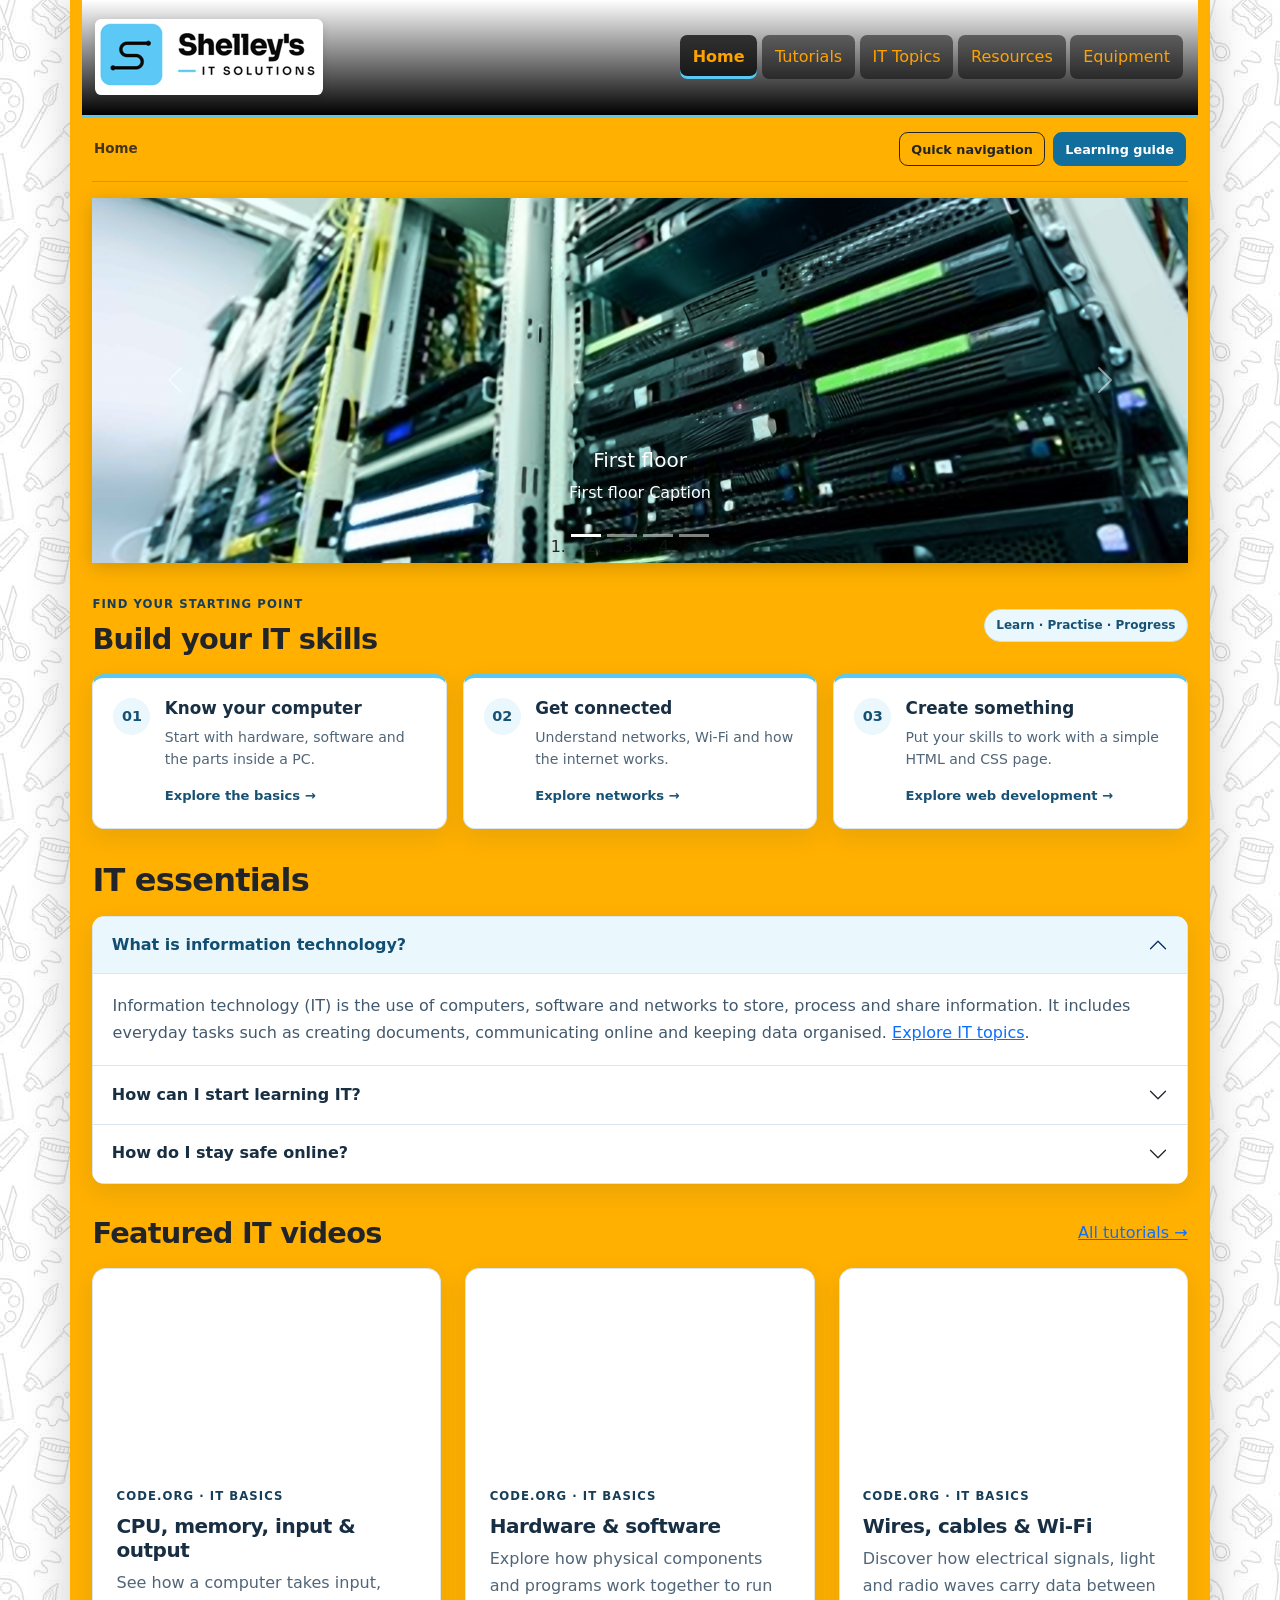
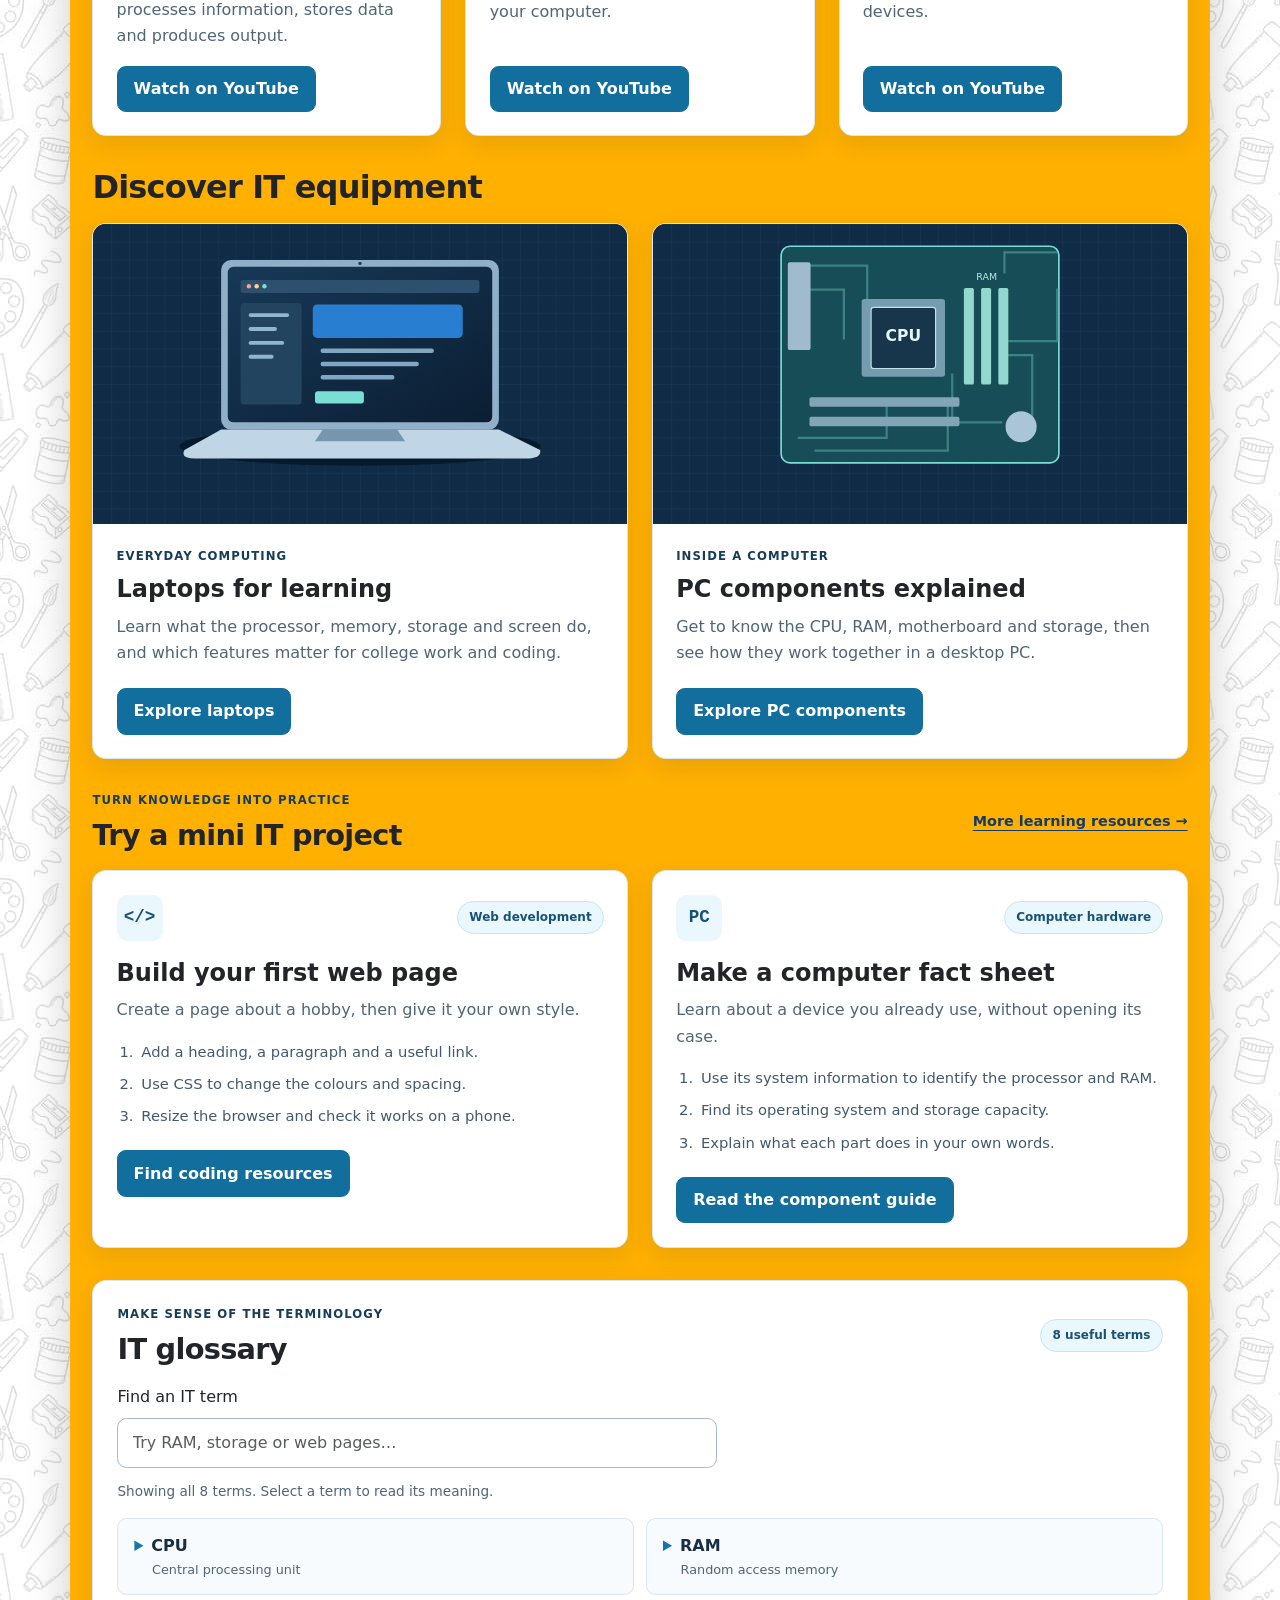
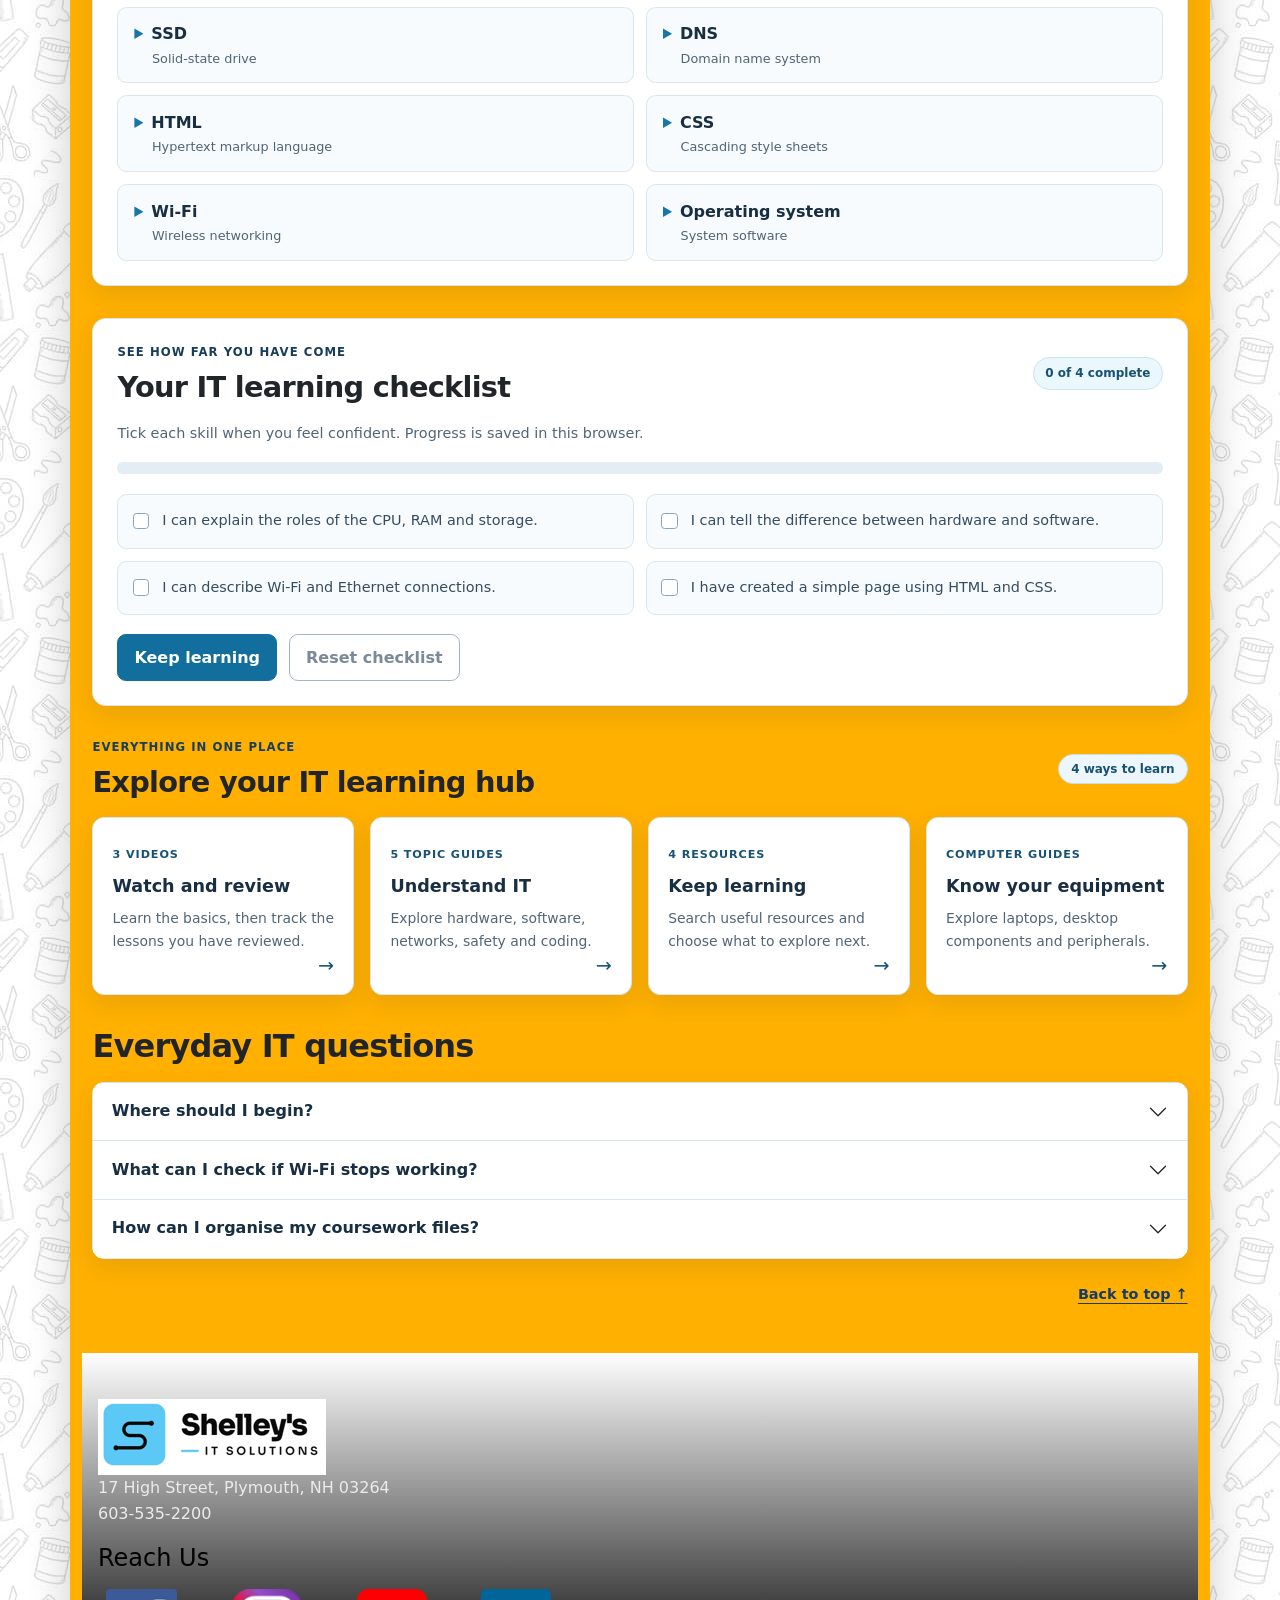
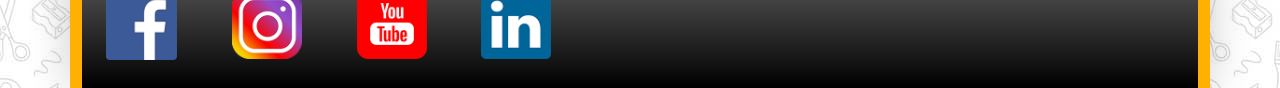
==== commit eae09933: "Upgrade every IT page with Bootstrap navigation, tabs, filters and knowledge checks" ====
--- a/index.html
+++ b/index.html
@@ -2,13 +2,13 @@
 <html lang="en-GB"><head><meta charset="utf-8"><meta name="viewport" content="width=device-width, initial-scale=1"><title>Home | IT Hub</title><meta name="description" content="Explore IT basics, computer hardware, networks and coding with IT Hub."><link rel="stylesheet" href="css/bootstrap-5.3.8.css"><link rel="stylesheet" href="style.css"><script src="js/popper-2.11.8.min.js" defer></script><script src="js/bootstrap-5.3.8.js" defer></script><script src="js/it-enhancements.js" defer></script></head>
 <body id="top"><a class="skip-link" href="#main">Skip to content</a><div class="container site-shell">
 <header><nav class="navbar navbar-expand-lg navbar-light bg-light" aria-label="Main navigation"><a class="navbar-brand" href="index.html"><img src="images/logo.png" width="228" height="76" alt="Shelley's IT Solutions"></a><button class="navbar-toggler" type="button" data-bs-toggle="collapse" data-bs-target="#siteNav" aria-controls="siteNav" aria-expanded="false" aria-label="Toggle navigation"><span class="navbar-toggler-icon"></span></button><div class="collapse navbar-collapse" id="siteNav"><ul class="navbar-nav ms-auto"><li class="nav-item"><a class="nav-link active" href="index.html" aria-current="page">Home</a></li><li class="nav-item"><a class="nav-link" href="tutorials.html">Tutorials</a></li><li class="nav-item"><a class="nav-link" href="topics.html">IT Topics</a></li><li class="nav-item"><a class="nav-link" href="resources.html">Resources</a></li><li class="nav-item"><a class="nav-link" href="equipment.html">Equipment</a></li></ul></div></nav></header>
-<main id="main"><h1 class="visually-hidden">Shelley's IT Solutions — IT learning</h1><section aria-label="Featured slides"><div id="carouselExampleIndicators1" class="carousel slide" data-bs-ride="carousel" style="background-color: grey">
+<main id="main"><div class="page-toolbar"><nav aria-label="Breadcrumb"><ol class="breadcrumb mb-0"><li class="breadcrumb-item active" aria-current="page">Home</li></ol></nav><div class="d-flex flex-wrap gap-2"><button class="btn btn-sm btn-outline-dark" type="button" data-bs-toggle="offcanvas" data-bs-target="#quickNav" aria-controls="quickNav">Quick navigation</button><button class="btn btn-sm btn-primary" type="button" data-bs-toggle="modal" data-bs-target="#learningGuide">Learning guide</button></div></div><h1 class="visually-hidden">Shelley's IT Solutions — IT learning</h1><section aria-label="Featured slides"><div id="carouselExampleIndicators1" class="carousel slide" data-bs-ride="carousel" style="background-color: grey">
     <ol class="carousel-indicators">
       <li data-bs-target="#carouselExampleIndicators1" data-bs-slide-to="0" class="active">
-      <li data-bs-target="#carouselExampleIndicators1" data-bs-slide-to="1">
-      <li data-bs-target="#carouselExampleIndicators1" data-bs-slide-to="2">
-	  <li data-bs-target="#carouselExampleIndicators1" data-bs-slide-to="3">
-    </ol>
+      </li><li data-bs-target="#carouselExampleIndicators1" data-bs-slide-to="1">
+      </li><li data-bs-target="#carouselExampleIndicators1" data-bs-slide-to="2">
+	  </li><li data-bs-target="#carouselExampleIndicators1" data-bs-slide-to="3">
+    </li></ol>
     <div class="carousel-inner" role="listbox">
       <div class="carousel-item active"> <img class="d-block mx-auto img-fluid" src="images/1.jpg" alt="First slide">
         <div class="carousel-caption">
@@ -50,7 +50,7 @@
   <div class="col-md-6"><article class="card h-100 project-card"><div class="card-body"><div class="project-meta"><span class="project-icon" aria-hidden="true">&lt;/&gt;</span><span class="topic-badge">Web development</span></div><h3 class="h4">Build your first web page</h3><p>Create a page about a hobby, then give it your own style.</p><ol><li>Add a heading, a paragraph and a useful link.</li><li>Use CSS to change the colours and spacing.</li><li>Resize the browser and check it works on a phone.</li></ol><a class="btn btn-primary" href="resources.html#web">Find coding resources</a></div></article></div>
   <div class="col-md-6"><article class="card h-100 project-card"><div class="card-body"><div class="project-meta"><span class="project-icon" aria-hidden="true">PC</span><span class="topic-badge">Computer hardware</span></div><h3 class="h4">Make a computer fact sheet</h3><p>Learn about a device you already use, without opening its case.</p><ol><li>Use its system information to identify the processor and RAM.</li><li>Find its operating system and storage capacity.</li><li>Explain what each part does in your own words.</li></ol><a class="btn btn-primary" href="equipment.html#components">Read the component guide</a></div></article></div>
  </div>
-</section><section class="section-block glossary-panel" aria-labelledby="glossary-title"><div class="section-heading"><div><p class="eyebrow">Make sense of the terminology</p><h2 id="glossary-title">IT glossary</h2></div><span class="topic-badge">8 useful terms</span></div><label class="form-label" for="term-search">Find an IT term</label><input class="form-control glossary-search" id="term-search" type="search" placeholder="Try RAM, storage or web pages…" aria-controls="term-results" aria-describedby="term-status" autocomplete="off"><p id="term-status" class="glossary-status" role="status" aria-live="polite">Showing all 8 terms. Select a term to read its meaning.</p><div class="term-grid" id="term-results"><details class="term-card"><summary>CPU<span>Central processing unit</span></summary><p>The processor carries out instructions and calculations. It works with memory and the other components in your computer.</p></details><details class="term-card"><summary>RAM<span>Random access memory</span></summary><p>Temporary working memory for programs and data in use. Its contents are normally lost when the power is switched off.</p></details><details class="term-card"><summary>SSD<span>Solid-state drive</span></summary><p>A storage device that keeps files and applications using flash memory. It retains data when the computer is off.</p></details><details class="term-card"><summary>DNS<span>Domain name system</span></summary><p>A system that helps translate a website’s domain name into the IP address used to reach it.</p></details><details class="term-card"><summary>HTML<span>Hypertext markup language</span></summary><p>The language used to structure web pages with headings, paragraphs, images, links and other elements.</p></details><details class="term-card"><summary>CSS<span>Cascading style sheets</span></summary><p>The language used to control a web page’s appearance, including colours, fonts, spacing and layout.</p></details><details class="term-card"><summary>Wi-Fi<span>Wireless networking</span></summary><p>A way for devices to connect to a local network using radio waves. Wi-Fi and the internet are different things.</p></details><details class="term-card"><summary>Operating system<span>System software</span></summary><p>Software that manages hardware and provides services for applications. Examples include Windows, macOS and Linux.</p></details></div><p id="no-terms" class="no-results" hidden>No terms match your search. Try a shorter word or clear the search.</p></section><section class="section-block progress-panel" aria-labelledby="progress-title"><div class="section-heading"><div><p class="eyebrow">See how far you have come</p><h2 id="progress-title">Your IT learning checklist</h2></div><output id="progress-count" class="topic-badge" aria-live="polite">0 of 4 complete</output></div><p id="progress-note">Tick each skill when you feel confident. Progress is saved in this browser.</p><progress id="learning-progress" max="4" value="0" aria-label="Learning progress">0 of 4</progress><div class="checklist-items"><label><input class="form-check-input" type="checkbox" data-skill="hardware"><span>I can explain the roles of the CPU, RAM and storage.</span></label><label><input class="form-check-input" type="checkbox" data-skill="software"><span>I can tell the difference between hardware and software.</span></label><label><input class="form-check-input" type="checkbox" data-skill="networks"><span>I can describe Wi-Fi and Ethernet connections.</span></label><label><input class="form-check-input" type="checkbox" data-skill="web"><span>I have created a simple page using HTML and CSS.</span></label></div><div class="progress-actions"><a class="btn btn-primary" href="tutorials.html">Keep learning</a><button class="btn btn-outline-secondary" id="reset-progress" type="button" disabled>Reset checklist</button></div><noscript><p>Enable JavaScript to save your checklist and update the progress total.</p></noscript></section><div class="back-top-row"><a class="back-top-link" href="#top">Back to top <span aria-hidden="true">↑</span></a></div></main><footer>
+</section><section class="section-block glossary-panel" aria-labelledby="glossary-title" id="glossary"><div class="section-heading"><div><p class="eyebrow">Make sense of the terminology</p><h2 id="glossary-title">IT glossary</h2></div><span class="topic-badge">8 useful terms</span></div><label class="form-label" for="term-search">Find an IT term</label><input class="form-control glossary-search" id="term-search" type="search" placeholder="Try RAM, storage or web pages…" aria-controls="term-results" aria-describedby="term-status" autocomplete="off"><p id="term-status" class="glossary-status" role="status" aria-live="polite">Showing all 8 terms. Select a term to read its meaning.</p><div class="term-grid" id="term-results"><details class="term-card"><summary>CPU<span>Central processing unit</span></summary><p>The processor carries out instructions and calculations. It works with memory and the other components in your computer.</p></details><details class="term-card"><summary>RAM<span>Random access memory</span></summary><p>Temporary working memory for programs and data in use. Its contents are normally lost when the power is switched off.</p></details><details class="term-card"><summary>SSD<span>Solid-state drive</span></summary><p>A storage device that keeps files and applications using flash memory. It retains data when the computer is off.</p></details><details class="term-card"><summary>DNS<span>Domain name system</span></summary><p>A system that helps translate a website’s domain name into the IP address used to reach it.</p></details><details class="term-card"><summary>HTML<span>Hypertext markup language</span></summary><p>The language used to structure web pages with headings, paragraphs, images, links and other elements.</p></details><details class="term-card"><summary>CSS<span>Cascading style sheets</span></summary><p>The language used to control a web page’s appearance, including colours, fonts, spacing and layout.</p></details><details class="term-card"><summary>Wi-Fi<span>Wireless networking</span></summary><p>A way for devices to connect to a local network using radio waves. Wi-Fi and the internet are different things.</p></details><details class="term-card"><summary>Operating system<span>System software</span></summary><p>Software that manages hardware and provides services for applications. Examples include Windows, macOS and Linux.</p></details></div><p id="no-terms" class="no-results" hidden>No terms match your search. Try a shorter word or clear the search.</p></section><section class="section-block progress-panel" aria-labelledby="progress-title" id="learning-checklist"><div class="section-heading"><div><p class="eyebrow">See how far you have come</p><h2 id="progress-title">Your IT learning checklist</h2></div><output id="progress-count" class="topic-badge" aria-live="polite">0 of 4 complete</output></div><p id="progress-note">Tick each skill when you feel confident. Progress is saved in this browser.</p><progress id="learning-progress" max="4" value="0" aria-label="Learning progress">0 of 4</progress><div class="checklist-items"><label><input class="form-check-input" type="checkbox" data-skill="hardware"><span>I can explain the roles of the CPU, RAM and storage.</span></label><label><input class="form-check-input" type="checkbox" data-skill="software"><span>I can tell the difference between hardware and software.</span></label><label><input class="form-check-input" type="checkbox" data-skill="networks"><span>I can describe Wi-Fi and Ethernet connections.</span></label><label><input class="form-check-input" type="checkbox" data-skill="web"><span>I have created a simple page using HTML and CSS.</span></label></div><div class="progress-actions"><a class="btn btn-primary" href="tutorials.html">Keep learning</a><button class="btn btn-outline-secondary" id="reset-progress" type="button" disabled>Reset checklist</button></div><noscript><p>Enable JavaScript to save your checklist and update the progress total.</p></noscript></section><section class="section-block" aria-labelledby="directory-title"><div class="section-heading"><div><p class="eyebrow">Everything in one place</p><h2 id="directory-title">Explore your IT learning hub</h2></div><span class="badge rounded-pill text-bg-light">4 ways to learn</span></div><div class="row g-3"><div class="col-sm-6 col-xl-3"><a class="directory-card" href="tutorials.html"><span class="directory-label">3 videos</span><h3>Watch and review</h3><p>Learn the basics, then track the lessons you have reviewed.</p><span class="directory-arrow" aria-hidden="true">→</span></a></div><div class="col-sm-6 col-xl-3"><a class="directory-card" href="topics.html"><span class="directory-label">5 topic guides</span><h3>Understand IT</h3><p>Explore hardware, software, networks, safety and coding.</p><span class="directory-arrow" aria-hidden="true">→</span></a></div><div class="col-sm-6 col-xl-3"><a class="directory-card" href="resources.html"><span class="directory-label">4 resources</span><h3>Keep learning</h3><p>Search useful resources and choose what to explore next.</p><span class="directory-arrow" aria-hidden="true">→</span></a></div><div class="col-sm-6 col-xl-3"><a class="directory-card" href="equipment.html"><span class="directory-label">Computer guides</span><h3>Know your equipment</h3><p>Explore laptops, desktop components and peripherals.</p><span class="directory-arrow" aria-hidden="true">→</span></a></div></div></section><section class="section-block" aria-labelledby="quick-help-title"><h2 id="quick-help-title">Everyday IT questions</h2><div class="accordion" id="quick-help"><div class="accordion-item"><h3 class="accordion-header"><button class="accordion-button collapsed" type="button" data-bs-toggle="collapse" data-bs-target="#quick-help-0" aria-expanded="false" aria-controls="quick-help-0">Where should I begin?</button></h3><div id="quick-help-0" class="accordion-collapse collapse" data-bs-parent="#quick-help"><div class="accordion-body">Start with the hardware video, then read the computer component guide. Pick one unfamiliar term and look it up in the glossary. <a href="tutorials.html">Open the tutorials</a>.</div></div></div><div class="accordion-item"><h3 class="accordion-header"><button class="accordion-button collapsed" type="button" data-bs-toggle="collapse" data-bs-target="#quick-help-1" aria-expanded="false" aria-controls="quick-help-1">What can I check if Wi-Fi stops working?</button></h3><div id="quick-help-1" class="accordion-collapse collapse" data-bs-parent="#quick-help"><div class="accordion-body">Check that Wi-Fi is enabled and that you have selected the right network. See whether another device can connect, then try disconnecting and reconnecting your own device. <a href="topics.html#networks">Review networking basics</a>.</div></div></div><div class="accordion-item"><h3 class="accordion-header"><button class="accordion-button collapsed" type="button" data-bs-toggle="collapse" data-bs-target="#quick-help-2" aria-expanded="false" aria-controls="quick-help-2">How can I organise my coursework files?</button></h3><div id="quick-help-2" class="accordion-collapse collapse" data-bs-parent="#quick-help"><div class="accordion-body">Create a folder for each subject and use clear filenames with a date or version. Keep a backup of important work and check that you can open the backup. <a href="resources.html">Explore learning resources</a>.</div></div></div></div></section><div class="back-top-row"><a class="back-top-link" href="#top">Back to top <span aria-hidden="true">↑</span></a></div></main><footer>
       <div class="row">
         <div class="col-xxl-6"><br><img src="images/logo.png" alt="Shelley's IT Solutions" width="228" height="76" class="img-fluid"><p>17 High Street, Plymouth, NH 03264<br>603-535-2200</p></div>
         <div class="col-xxl-6"><h4>Reach Us</h4><table width="500" border="0" cellspacing="10" cellpadding="0">
@@ -65,4 +65,5 @@
 </table>
 </div>
       </div>
-    </footer></div></body></html>+    </footer></div><div class="offcanvas offcanvas-end it-offcanvas" tabindex="-1" id="quickNav" aria-labelledby="quickNavLabel"><div class="offcanvas-header"><h2 class="offcanvas-title h5" id="quickNavLabel">Explore IT Hub</h2><button type="button" class="btn-close" data-bs-dismiss="offcanvas" aria-label="Close quick navigation"></button></div><div class="offcanvas-body"><p class="small text-secondary">Choose a page or jump straight into a topic.</p><div class="list-group"><a class="list-group-item list-group-item-action" href="index.html"><strong>Home</strong><small class="d-block text-secondary">Start here</small></a><a class="list-group-item list-group-item-action" href="tutorials.html"><strong>Tutorials</strong><small class="d-block text-secondary">Watch and review</small></a><a class="list-group-item list-group-item-action" href="topics.html"><strong>IT Topics</strong><small class="d-block text-secondary">Understand the essentials</small></a><a class="list-group-item list-group-item-action" href="resources.html"><strong>Resources</strong><small class="d-block text-secondary">Find your next lesson</small></a><a class="list-group-item list-group-item-action" href="equipment.html"><strong>Equipment</strong><small class="d-block text-secondary">Explore computer components</small></a></div><h3 class="h6 mt-4">Useful shortcuts</h3><div class="d-grid gap-2"><a href="index.html#glossary">Search the IT glossary</a><a href="topics.html#knowledge-check">Test your knowledge</a><a href="equipment.html#components">PC component guide</a><a href="index.html#learning-checklist">Your learning checklist</a></div></div></div>
+<div class="modal fade it-guide-modal" id="learningGuide" tabindex="-1" aria-labelledby="learningGuideLabel" aria-hidden="true"><div class="modal-dialog modal-dialog-centered"><div class="modal-content"><div class="modal-header"><h2 class="modal-title h5" id="learningGuideLabel">Choose your next step</h2><button type="button" class="btn-close" data-bs-dismiss="modal" aria-label="Close learning guide"></button></div><div class="modal-body"><p>Start with one topic, then practise what you have learned.</p><div class="list-group"><a class="list-group-item list-group-item-action" href="tutorials.html">Watch an introductory video <span aria-hidden="true">→</span></a><a class="list-group-item list-group-item-action" href="topics.html">Read a topic guide <span aria-hidden="true">→</span></a><a class="list-group-item list-group-item-action" href="resources.html">Find learning resources <span aria-hidden="true">→</span></a><a class="list-group-item list-group-item-action" href="equipment.html">Explore your equipment <span aria-hidden="true">→</span></a></div></div><div class="modal-footer"><button type="button" class="btn btn-outline-secondary" data-bs-dismiss="modal">Keep exploring this page</button></div></div></div></div></body></html>
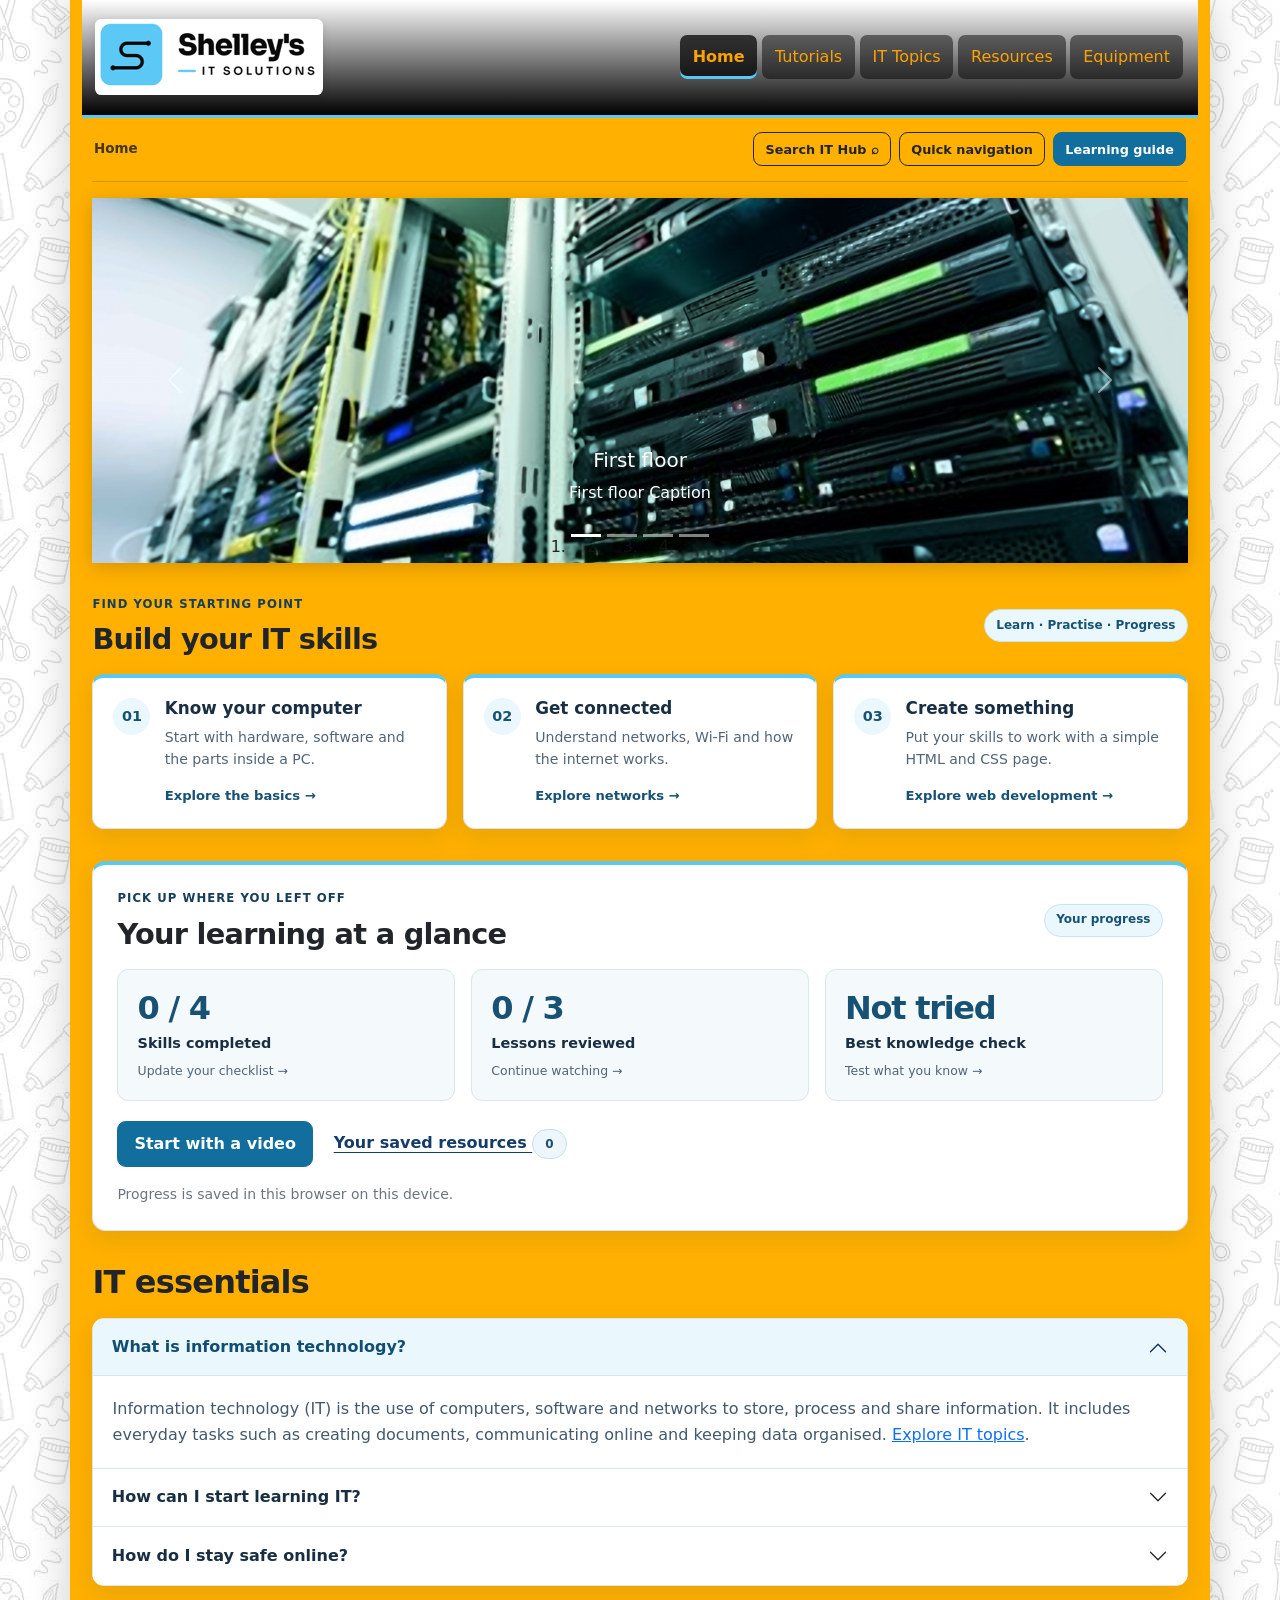
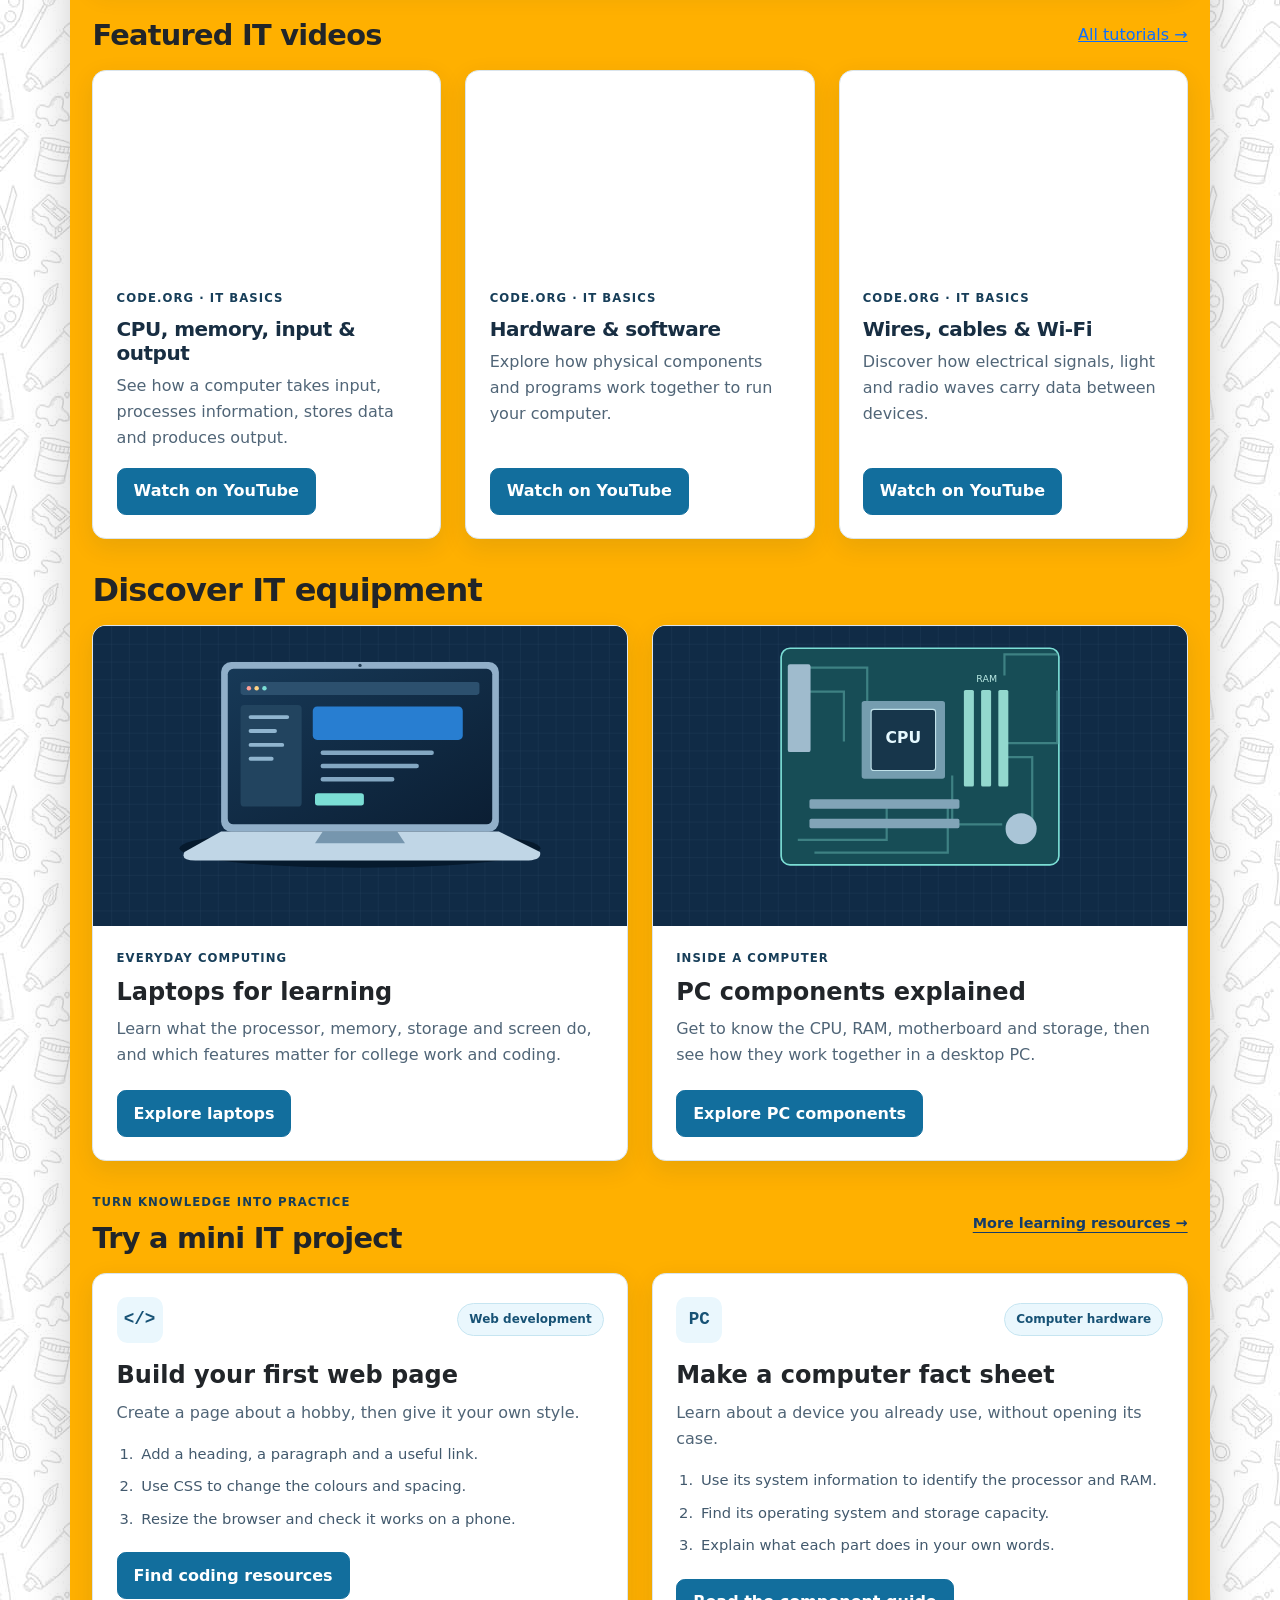
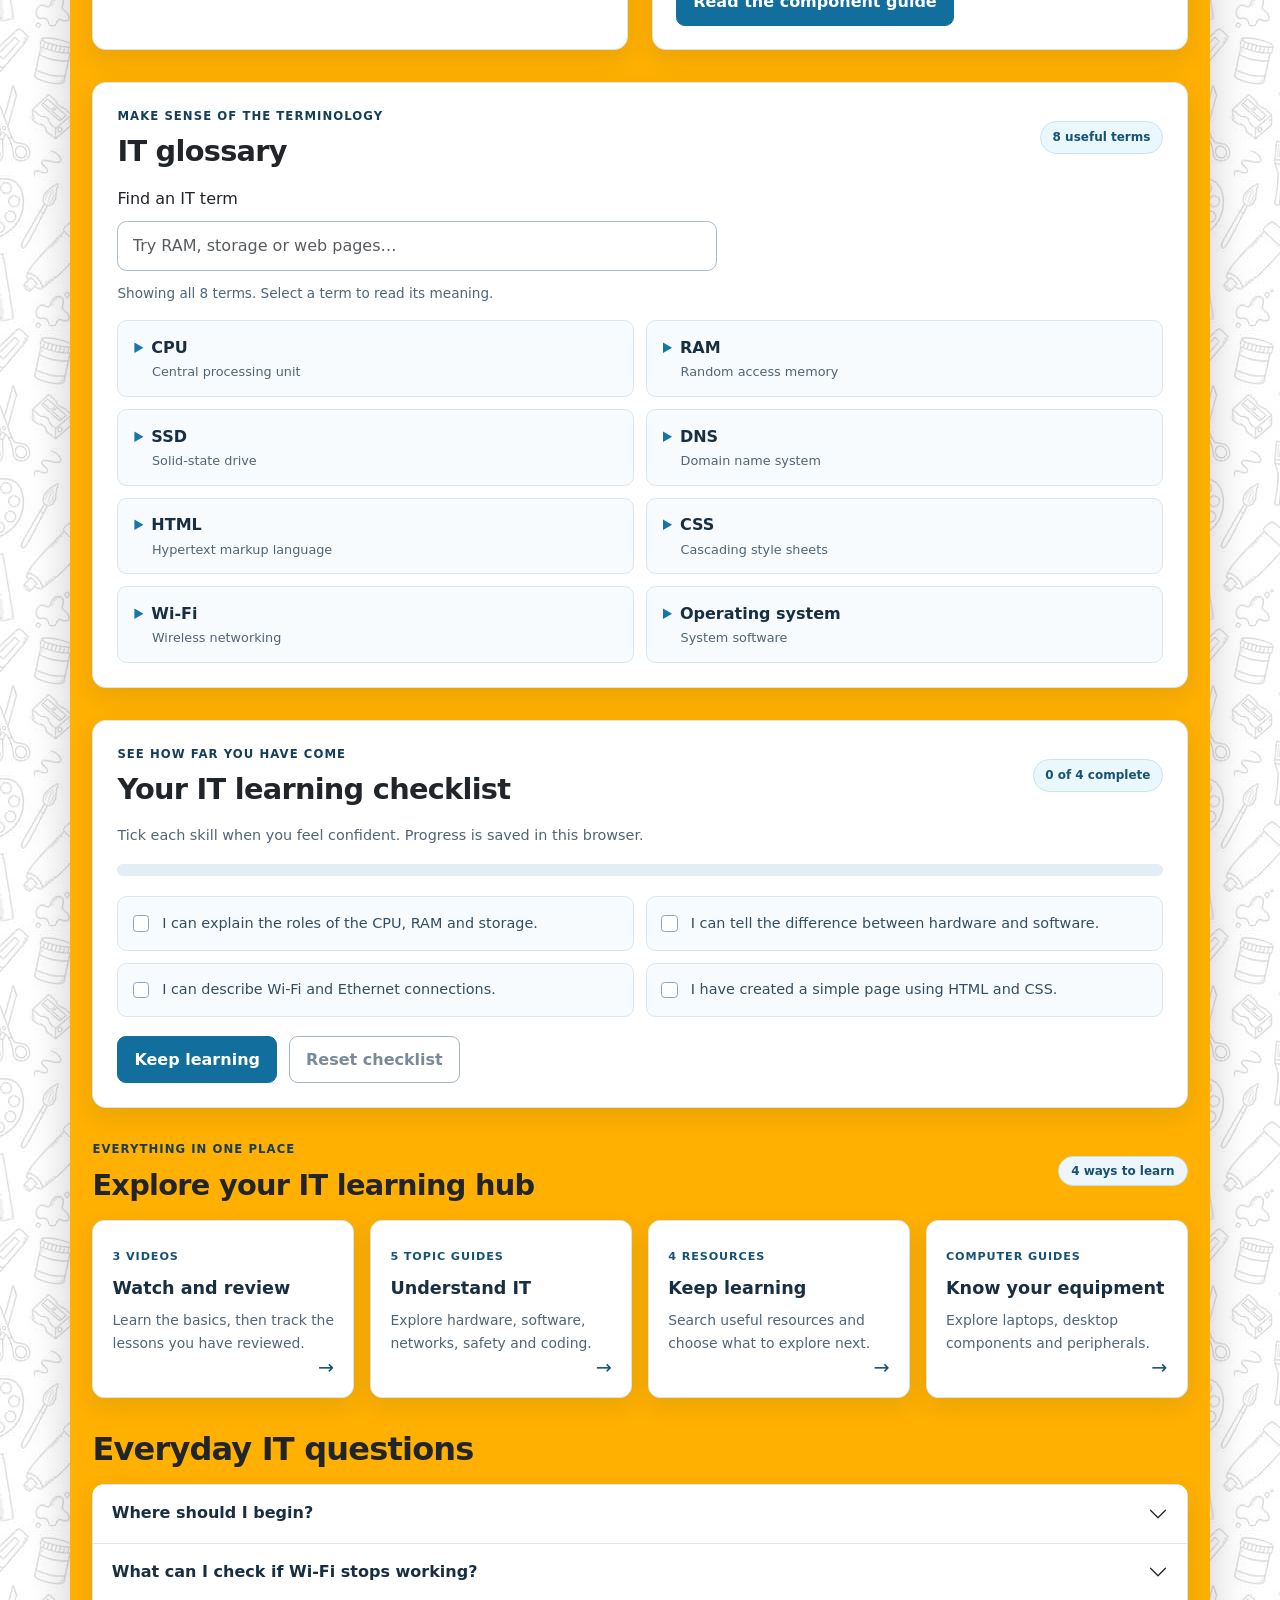
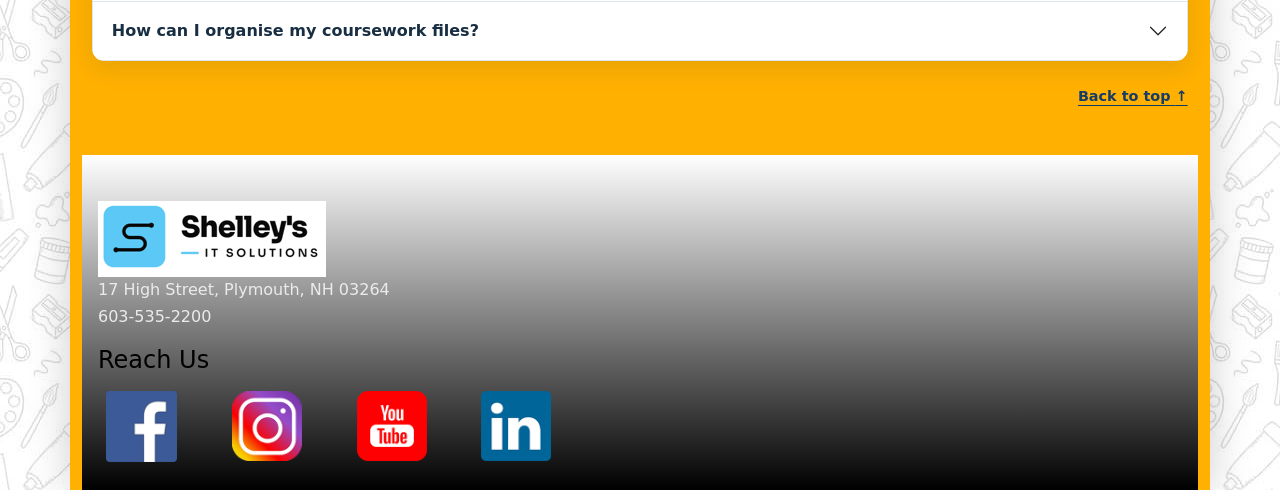
==== commit 9bcdebc9: "Add site-wide search, saved resources and practical IT learning tools" ====
--- a/index.html
+++ b/index.html
@@ -1,8 +1,8 @@
 <!DOCTYPE html>
-<html lang="en-GB"><head><meta charset="utf-8"><meta name="viewport" content="width=device-width, initial-scale=1"><title>Home | IT Hub</title><meta name="description" content="Explore IT basics, computer hardware, networks and coding with IT Hub."><link rel="stylesheet" href="css/bootstrap-5.3.8.css"><link rel="stylesheet" href="style.css"><script src="js/popper-2.11.8.min.js" defer></script><script src="js/bootstrap-5.3.8.js" defer></script><script src="js/it-enhancements.js" defer></script></head>
+<html lang="en-GB"><head><meta charset="utf-8"><meta name="viewport" content="width=device-width, initial-scale=1"><title>Home | IT Hub</title><meta name="description" content="Explore IT basics, computer hardware, networks and coding with IT Hub."><link rel="stylesheet" href="css/bootstrap-5.3.8.css"><link rel="stylesheet" href="style.css"><script src="js/popper-2.11.8.min.js" defer></script><script src="js/bootstrap-5.3.8.js" defer></script><script src="js/search-index.js" defer></script><script src="js/it-enhancements.js" defer></script></head>
 <body id="top"><a class="skip-link" href="#main">Skip to content</a><div class="container site-shell">
 <header><nav class="navbar navbar-expand-lg navbar-light bg-light" aria-label="Main navigation"><a class="navbar-brand" href="index.html"><img src="images/logo.png" width="228" height="76" alt="Shelley's IT Solutions"></a><button class="navbar-toggler" type="button" data-bs-toggle="collapse" data-bs-target="#siteNav" aria-controls="siteNav" aria-expanded="false" aria-label="Toggle navigation"><span class="navbar-toggler-icon"></span></button><div class="collapse navbar-collapse" id="siteNav"><ul class="navbar-nav ms-auto"><li class="nav-item"><a class="nav-link active" href="index.html" aria-current="page">Home</a></li><li class="nav-item"><a class="nav-link" href="tutorials.html">Tutorials</a></li><li class="nav-item"><a class="nav-link" href="topics.html">IT Topics</a></li><li class="nav-item"><a class="nav-link" href="resources.html">Resources</a></li><li class="nav-item"><a class="nav-link" href="equipment.html">Equipment</a></li></ul></div></nav></header>
-<main id="main"><div class="page-toolbar"><nav aria-label="Breadcrumb"><ol class="breadcrumb mb-0"><li class="breadcrumb-item active" aria-current="page">Home</li></ol></nav><div class="d-flex flex-wrap gap-2"><button class="btn btn-sm btn-outline-dark" type="button" data-bs-toggle="offcanvas" data-bs-target="#quickNav" aria-controls="quickNav">Quick navigation</button><button class="btn btn-sm btn-primary" type="button" data-bs-toggle="modal" data-bs-target="#learningGuide">Learning guide</button></div></div><h1 class="visually-hidden">Shelley's IT Solutions — IT learning</h1><section aria-label="Featured slides"><div id="carouselExampleIndicators1" class="carousel slide" data-bs-ride="carousel" style="background-color: grey">
+<main id="main"><div class="page-toolbar"><nav aria-label="Breadcrumb"><ol class="breadcrumb mb-0"><li class="breadcrumb-item active" aria-current="page">Home</li></ol></nav><div class="d-flex flex-wrap gap-2"><button class="btn btn-sm btn-outline-dark" type="button" data-bs-toggle="modal" data-bs-target="#siteSearch" data-site-search-button hidden>Search IT Hub <span aria-hidden="true">⌕</span></button><button class="btn btn-sm btn-outline-dark" type="button" data-bs-toggle="offcanvas" data-bs-target="#quickNav" aria-controls="quickNav">Quick navigation</button><button class="btn btn-sm btn-primary" type="button" data-bs-toggle="modal" data-bs-target="#learningGuide">Learning guide</button></div></div><h1 class="visually-hidden">Shelley's IT Solutions — IT learning</h1><section aria-label="Featured slides"><div id="carouselExampleIndicators1" class="carousel slide" data-bs-ride="carousel" style="background-color: grey">
     <ol class="carousel-indicators">
       <li data-bs-target="#carouselExampleIndicators1" data-bs-slide-to="0" class="active">
       </li><li data-bs-target="#carouselExampleIndicators1" data-bs-slide-to="1">
@@ -43,14 +43,14 @@
   <div class="col-md-4"><a class="path-card" href="topics.html#networks"><span class="path-number" aria-hidden="true">02</span><div><h3>Get connected</h3><p>Understand networks, Wi-Fi and how the internet works.</p><span class="path-link">Explore networks <span aria-hidden="true">→</span></span></div></a></div>
   <div class="col-md-4"><a class="path-card" href="topics.html#coding"><span class="path-number" aria-hidden="true">03</span><div><h3>Create something</h3><p>Put your skills to work with a simple HTML and CSS page.</p><span class="path-link">Explore web development <span aria-hidden="true">→</span></span></div></a></div>
  </div>
-</section><section class="section-block" aria-labelledby="faq-title"><h2 id="faq-title">IT essentials</h2><div class="accordion" id="itAccordion"><div class="accordion-item"><h3 class="accordion-header"><button class="accordion-button" type="button" data-bs-toggle="collapse" data-bs-target="#faq0" aria-expanded="true" aria-controls="faq0">What is information technology?</button></h3><div id="faq0" class="accordion-collapse collapse show" data-bs-parent="#itAccordion"><div class="accordion-body">Information technology (IT) is the use of computers, software and networks to store, process and share information. It includes everyday tasks such as creating documents, communicating online and keeping data organised. <a href="topics.html">Explore IT topics</a>.</div></div></div><div class="accordion-item"><h3 class="accordion-header"><button class="accordion-button collapsed" type="button" data-bs-toggle="collapse" data-bs-target="#faq1" aria-expanded="false" aria-controls="faq1">How can I start learning IT?</button></h3><div id="faq1" class="accordion-collapse collapse" data-bs-parent="#itAccordion"><div class="accordion-body">Start with computer hardware and software, then explore networks and basic web development. Watch a short tutorial, make notes and practise one task at a time. <a href="tutorials.html">Start with the video tutorials</a>.</div></div></div><div class="accordion-item"><h3 class="accordion-header"><button class="accordion-button collapsed" type="button" data-bs-toggle="collapse" data-bs-target="#faq2" aria-expanded="false" aria-controls="faq2">How do I stay safe online?</button></h3><div id="faq2" class="accordion-collapse collapse" data-bs-parent="#itAccordion"><div class="accordion-body">Use a different strong password for each account, enable two-step verification and keep your software updated. Check unexpected messages carefully, avoid unknown downloads and back up important work. <a href="topics.html#security">Read the online safety guide</a>.</div></div></div></div></section><section class="section-block" aria-labelledby="video-title"><div class="section-heading"><h2 id="video-title">Featured IT videos</h2><a href="tutorials.html">All tutorials →</a></div><div class="row g-4"><div class="col-md-6 col-lg-4"><article class="card h-100" id="hardware"><div class="ratio ratio-16x9"><iframe src="https://www.youtube-nocookie.com/embed/DKGZlaPlVLY" title="CPU, memory, input &amp; output — Code.org video" loading="lazy" referrerpolicy="strict-origin-when-cross-origin" allow="accelerometer; autoplay; clipboard-write; encrypted-media; gyroscope; picture-in-picture; web-share" allowfullscreen></iframe></div><div class="card-body d-flex flex-column"><p class="eyebrow">Code.org · IT basics</p><h2 class="h5 card-title">CPU, memory, input &amp; output</h2><p class="card-text">See how a computer takes input, processes information, stores data and produces output.</p><a class="btn btn-primary mt-auto align-self-start" href="https://www.youtube.com/watch?v=DKGZlaPlVLY" target="_blank" rel="noopener noreferrer">Watch on YouTube <span class="visually-hidden">(opens a new tab)</span></a></div></article></div><div class="col-md-6 col-lg-4"><article class="card h-100" id="software"><div class="ratio ratio-16x9"><iframe src="https://www.youtube-nocookie.com/embed/xnyFYiK2rSY" title="Hardware &amp; software — Code.org video" loading="lazy" referrerpolicy="strict-origin-when-cross-origin" allow="accelerometer; autoplay; clipboard-write; encrypted-media; gyroscope; picture-in-picture; web-share" allowfullscreen></iframe></div><div class="card-body d-flex flex-column"><p class="eyebrow">Code.org · IT basics</p><h2 class="h5 card-title">Hardware &amp; software</h2><p class="card-text">Explore how physical components and programs work together to run your computer.</p><a class="btn btn-primary mt-auto align-self-start" href="https://www.youtube.com/watch?v=xnyFYiK2rSY" target="_blank" rel="noopener noreferrer">Watch on YouTube <span class="visually-hidden">(opens a new tab)</span></a></div></article></div><div class="col-md-6 col-lg-4"><article class="card h-100" id="networks"><div class="ratio ratio-16x9"><iframe src="https://www.youtube-nocookie.com/embed/ZhEf7e4kopM" title="Wires, cables &amp; Wi-Fi — Code.org video" loading="lazy" referrerpolicy="strict-origin-when-cross-origin" allow="accelerometer; autoplay; clipboard-write; encrypted-media; gyroscope; picture-in-picture; web-share" allowfullscreen></iframe></div><div class="card-body d-flex flex-column"><p class="eyebrow">Code.org · IT basics</p><h2 class="h5 card-title">Wires, cables &amp; Wi-Fi</h2><p class="card-text">Discover how electrical signals, light and radio waves carry data between devices.</p><a class="btn btn-primary mt-auto align-self-start" href="https://www.youtube.com/watch?v=ZhEf7e4kopM" target="_blank" rel="noopener noreferrer">Watch on YouTube <span class="visually-hidden">(opens a new tab)</span></a></div></article></div></div></section><section class="section-block" aria-labelledby="equipment-title"><h2 id="equipment-title">Discover IT equipment</h2><div class="row g-4"><div class="col-md-6"><article class="card h-100"><img src="images/it-laptop.svg" class="card-img-top equipment-img" width="960" height="540" loading="lazy" alt="Illustration of a laptop with a web page open"><div class="card-body"><p class="eyebrow">Everyday computing</p><h3 class="h4">Laptops for learning</h3><p>Learn what the processor, memory, storage and screen do, and which features matter for college work and coding.</p><a class="btn btn-primary" href="equipment.html#laptops">Explore laptops</a></div></article></div><div class="col-md-6"><article class="card h-100"><img src="images/it-hardware.svg" class="card-img-top equipment-img" width="960" height="540" loading="lazy" alt="Illustration of a motherboard with a processor, memory and expansion slots"><div class="card-body"><p class="eyebrow">Inside a computer</p><h3 class="h4">PC components explained</h3><p>Get to know the CPU, RAM, motherboard and storage, then see how they work together in a desktop PC.</p><a class="btn btn-primary" href="equipment.html#components">Explore PC components</a></div></article></div></div></section>
+</section><section class="section-block learning-overview" id="learning-overview" aria-labelledby="overview-title" data-progress-overview hidden><div class="section-heading"><div><p class="eyebrow">Pick up where you left off</p><h2 id="overview-title">Your learning at a glance</h2></div><span class="topic-badge">Your progress</span></div><div class="row g-3"><div class="col-md-4"><a class="progress-summary" href="#learning-checklist"><output data-progress-skills>0 / 4</output><span>Skills completed</span><small>Update your checklist →</small></a></div><div class="col-md-4"><a class="progress-summary" href="tutorials.html"><output data-progress-reviews>0 / 3</output><span>Lessons reviewed</span><small>Continue watching →</small></a></div><div class="col-md-4"><a class="progress-summary" href="topics.html#knowledge-check"><output data-progress-quiz>Not tried</output><span>Best knowledge check</span><small>Test what you know →</small></a></div></div><div class="overview-actions"><a class="btn btn-primary" id="resume-learning" href="tutorials.html">Start with a video</a><a href="resources.html#saved-resources" class="fw-semibold">Your saved resources <span class="badge rounded-pill text-bg-light" data-progress-saved>0</span></a></div><p class="small text-secondary mb-0 mt-3" data-progress-storage-note>Progress is saved in this browser on this device.</p></section><section class="section-block" aria-labelledby="faq-title"><h2 id="faq-title">IT essentials</h2><div class="accordion" id="itAccordion"><div class="accordion-item"><h3 class="accordion-header"><button class="accordion-button" type="button" data-bs-toggle="collapse" data-bs-target="#faq0" aria-expanded="true" aria-controls="faq0">What is information technology?</button></h3><div id="faq0" class="accordion-collapse collapse show" data-bs-parent="#itAccordion"><div class="accordion-body">Information technology (IT) is the use of computers, software and networks to store, process and share information. It includes everyday tasks such as creating documents, communicating online and keeping data organised. <a href="topics.html">Explore IT topics</a>.</div></div></div><div class="accordion-item"><h3 class="accordion-header"><button class="accordion-button collapsed" type="button" data-bs-toggle="collapse" data-bs-target="#faq1" aria-expanded="false" aria-controls="faq1">How can I start learning IT?</button></h3><div id="faq1" class="accordion-collapse collapse" data-bs-parent="#itAccordion"><div class="accordion-body">Start with computer hardware and software, then explore networks and basic web development. Watch a short tutorial, make notes and practise one task at a time. <a href="tutorials.html">Start with the video tutorials</a>.</div></div></div><div class="accordion-item"><h3 class="accordion-header"><button class="accordion-button collapsed" type="button" data-bs-toggle="collapse" data-bs-target="#faq2" aria-expanded="false" aria-controls="faq2">How do I stay safe online?</button></h3><div id="faq2" class="accordion-collapse collapse" data-bs-parent="#itAccordion"><div class="accordion-body">Use a different strong password for each account, enable two-step verification and keep your software updated. Check unexpected messages carefully, avoid unknown downloads and back up important work. <a href="topics.html#security">Read the online safety guide</a>.</div></div></div></div></section><section class="section-block" aria-labelledby="video-title"><div class="section-heading"><h2 id="video-title">Featured IT videos</h2><a href="tutorials.html">All tutorials →</a></div><div class="row g-4"><div class="col-md-6 col-lg-4"><article class="card h-100" id="hardware"><div class="ratio ratio-16x9"><iframe src="https://www.youtube-nocookie.com/embed/DKGZlaPlVLY" title="CPU, memory, input &amp; output — Code.org video" loading="lazy" referrerpolicy="strict-origin-when-cross-origin" allow="accelerometer; autoplay; clipboard-write; encrypted-media; gyroscope; picture-in-picture; web-share" allowfullscreen></iframe></div><div class="card-body d-flex flex-column"><p class="eyebrow">Code.org · IT basics</p><h2 class="h5 card-title">CPU, memory, input &amp; output</h2><p class="card-text">See how a computer takes input, processes information, stores data and produces output.</p><a class="btn btn-primary mt-auto align-self-start" href="https://www.youtube.com/watch?v=DKGZlaPlVLY" target="_blank" rel="noopener noreferrer">Watch on YouTube <span class="visually-hidden">(opens a new tab)</span></a></div></article></div><div class="col-md-6 col-lg-4"><article class="card h-100" id="software"><div class="ratio ratio-16x9"><iframe src="https://www.youtube-nocookie.com/embed/xnyFYiK2rSY" title="Hardware &amp; software — Code.org video" loading="lazy" referrerpolicy="strict-origin-when-cross-origin" allow="accelerometer; autoplay; clipboard-write; encrypted-media; gyroscope; picture-in-picture; web-share" allowfullscreen></iframe></div><div class="card-body d-flex flex-column"><p class="eyebrow">Code.org · IT basics</p><h2 class="h5 card-title">Hardware &amp; software</h2><p class="card-text">Explore how physical components and programs work together to run your computer.</p><a class="btn btn-primary mt-auto align-self-start" href="https://www.youtube.com/watch?v=xnyFYiK2rSY" target="_blank" rel="noopener noreferrer">Watch on YouTube <span class="visually-hidden">(opens a new tab)</span></a></div></article></div><div class="col-md-6 col-lg-4"><article class="card h-100" id="networks"><div class="ratio ratio-16x9"><iframe src="https://www.youtube-nocookie.com/embed/ZhEf7e4kopM" title="Wires, cables &amp; Wi-Fi — Code.org video" loading="lazy" referrerpolicy="strict-origin-when-cross-origin" allow="accelerometer; autoplay; clipboard-write; encrypted-media; gyroscope; picture-in-picture; web-share" allowfullscreen></iframe></div><div class="card-body d-flex flex-column"><p class="eyebrow">Code.org · IT basics</p><h2 class="h5 card-title">Wires, cables &amp; Wi-Fi</h2><p class="card-text">Discover how electrical signals, light and radio waves carry data between devices.</p><a class="btn btn-primary mt-auto align-self-start" href="https://www.youtube.com/watch?v=ZhEf7e4kopM" target="_blank" rel="noopener noreferrer">Watch on YouTube <span class="visually-hidden">(opens a new tab)</span></a></div></article></div></div></section><section class="section-block" aria-labelledby="equipment-title"><h2 id="equipment-title">Discover IT equipment</h2><div class="row g-4"><div class="col-md-6"><article class="card h-100"><img src="images/it-laptop.svg" class="card-img-top equipment-img" width="960" height="540" loading="lazy" alt="Illustration of a laptop with a web page open"><div class="card-body"><p class="eyebrow">Everyday computing</p><h3 class="h4">Laptops for learning</h3><p>Learn what the processor, memory, storage and screen do, and which features matter for college work and coding.</p><a class="btn btn-primary" href="equipment.html#laptops">Explore laptops</a></div></article></div><div class="col-md-6"><article class="card h-100"><img src="images/it-hardware.svg" class="card-img-top equipment-img" width="960" height="540" loading="lazy" alt="Illustration of a motherboard with a processor, memory and expansion slots"><div class="card-body"><p class="eyebrow">Inside a computer</p><h3 class="h4">PC components explained</h3><p>Get to know the CPU, RAM, motherboard and storage, then see how they work together in a desktop PC.</p><a class="btn btn-primary" href="equipment.html#components">Explore PC components</a></div></article></div></div></section>
 <section class="section-block" aria-labelledby="projects-title">
  <div class="section-heading"><div><p class="eyebrow">Turn knowledge into practice</p><h2 id="projects-title">Try a mini IT project</h2></div><a class="section-more" href="resources.html">More learning resources →</a></div>
  <div class="row g-4">
   <div class="col-md-6"><article class="card h-100 project-card"><div class="card-body"><div class="project-meta"><span class="project-icon" aria-hidden="true">&lt;/&gt;</span><span class="topic-badge">Web development</span></div><h3 class="h4">Build your first web page</h3><p>Create a page about a hobby, then give it your own style.</p><ol><li>Add a heading, a paragraph and a useful link.</li><li>Use CSS to change the colours and spacing.</li><li>Resize the browser and check it works on a phone.</li></ol><a class="btn btn-primary" href="resources.html#web">Find coding resources</a></div></article></div>
   <div class="col-md-6"><article class="card h-100 project-card"><div class="card-body"><div class="project-meta"><span class="project-icon" aria-hidden="true">PC</span><span class="topic-badge">Computer hardware</span></div><h3 class="h4">Make a computer fact sheet</h3><p>Learn about a device you already use, without opening its case.</p><ol><li>Use its system information to identify the processor and RAM.</li><li>Find its operating system and storage capacity.</li><li>Explain what each part does in your own words.</li></ol><a class="btn btn-primary" href="equipment.html#components">Read the component guide</a></div></article></div>
  </div>
-</section><section class="section-block glossary-panel" aria-labelledby="glossary-title" id="glossary"><div class="section-heading"><div><p class="eyebrow">Make sense of the terminology</p><h2 id="glossary-title">IT glossary</h2></div><span class="topic-badge">8 useful terms</span></div><label class="form-label" for="term-search">Find an IT term</label><input class="form-control glossary-search" id="term-search" type="search" placeholder="Try RAM, storage or web pages…" aria-controls="term-results" aria-describedby="term-status" autocomplete="off"><p id="term-status" class="glossary-status" role="status" aria-live="polite">Showing all 8 terms. Select a term to read its meaning.</p><div class="term-grid" id="term-results"><details class="term-card"><summary>CPU<span>Central processing unit</span></summary><p>The processor carries out instructions and calculations. It works with memory and the other components in your computer.</p></details><details class="term-card"><summary>RAM<span>Random access memory</span></summary><p>Temporary working memory for programs and data in use. Its contents are normally lost when the power is switched off.</p></details><details class="term-card"><summary>SSD<span>Solid-state drive</span></summary><p>A storage device that keeps files and applications using flash memory. It retains data when the computer is off.</p></details><details class="term-card"><summary>DNS<span>Domain name system</span></summary><p>A system that helps translate a website’s domain name into the IP address used to reach it.</p></details><details class="term-card"><summary>HTML<span>Hypertext markup language</span></summary><p>The language used to structure web pages with headings, paragraphs, images, links and other elements.</p></details><details class="term-card"><summary>CSS<span>Cascading style sheets</span></summary><p>The language used to control a web page’s appearance, including colours, fonts, spacing and layout.</p></details><details class="term-card"><summary>Wi-Fi<span>Wireless networking</span></summary><p>A way for devices to connect to a local network using radio waves. Wi-Fi and the internet are different things.</p></details><details class="term-card"><summary>Operating system<span>System software</span></summary><p>Software that manages hardware and provides services for applications. Examples include Windows, macOS and Linux.</p></details></div><p id="no-terms" class="no-results" hidden>No terms match your search. Try a shorter word or clear the search.</p></section><section class="section-block progress-panel" aria-labelledby="progress-title" id="learning-checklist"><div class="section-heading"><div><p class="eyebrow">See how far you have come</p><h2 id="progress-title">Your IT learning checklist</h2></div><output id="progress-count" class="topic-badge" aria-live="polite">0 of 4 complete</output></div><p id="progress-note">Tick each skill when you feel confident. Progress is saved in this browser.</p><progress id="learning-progress" max="4" value="0" aria-label="Learning progress">0 of 4</progress><div class="checklist-items"><label><input class="form-check-input" type="checkbox" data-skill="hardware"><span>I can explain the roles of the CPU, RAM and storage.</span></label><label><input class="form-check-input" type="checkbox" data-skill="software"><span>I can tell the difference between hardware and software.</span></label><label><input class="form-check-input" type="checkbox" data-skill="networks"><span>I can describe Wi-Fi and Ethernet connections.</span></label><label><input class="form-check-input" type="checkbox" data-skill="web"><span>I have created a simple page using HTML and CSS.</span></label></div><div class="progress-actions"><a class="btn btn-primary" href="tutorials.html">Keep learning</a><button class="btn btn-outline-secondary" id="reset-progress" type="button" disabled>Reset checklist</button></div><noscript><p>Enable JavaScript to save your checklist and update the progress total.</p></noscript></section><section class="section-block" aria-labelledby="directory-title"><div class="section-heading"><div><p class="eyebrow">Everything in one place</p><h2 id="directory-title">Explore your IT learning hub</h2></div><span class="badge rounded-pill text-bg-light">4 ways to learn</span></div><div class="row g-3"><div class="col-sm-6 col-xl-3"><a class="directory-card" href="tutorials.html"><span class="directory-label">3 videos</span><h3>Watch and review</h3><p>Learn the basics, then track the lessons you have reviewed.</p><span class="directory-arrow" aria-hidden="true">→</span></a></div><div class="col-sm-6 col-xl-3"><a class="directory-card" href="topics.html"><span class="directory-label">5 topic guides</span><h3>Understand IT</h3><p>Explore hardware, software, networks, safety and coding.</p><span class="directory-arrow" aria-hidden="true">→</span></a></div><div class="col-sm-6 col-xl-3"><a class="directory-card" href="resources.html"><span class="directory-label">4 resources</span><h3>Keep learning</h3><p>Search useful resources and choose what to explore next.</p><span class="directory-arrow" aria-hidden="true">→</span></a></div><div class="col-sm-6 col-xl-3"><a class="directory-card" href="equipment.html"><span class="directory-label">Computer guides</span><h3>Know your equipment</h3><p>Explore laptops, desktop components and peripherals.</p><span class="directory-arrow" aria-hidden="true">→</span></a></div></div></section><section class="section-block" aria-labelledby="quick-help-title"><h2 id="quick-help-title">Everyday IT questions</h2><div class="accordion" id="quick-help"><div class="accordion-item"><h3 class="accordion-header"><button class="accordion-button collapsed" type="button" data-bs-toggle="collapse" data-bs-target="#quick-help-0" aria-expanded="false" aria-controls="quick-help-0">Where should I begin?</button></h3><div id="quick-help-0" class="accordion-collapse collapse" data-bs-parent="#quick-help"><div class="accordion-body">Start with the hardware video, then read the computer component guide. Pick one unfamiliar term and look it up in the glossary. <a href="tutorials.html">Open the tutorials</a>.</div></div></div><div class="accordion-item"><h3 class="accordion-header"><button class="accordion-button collapsed" type="button" data-bs-toggle="collapse" data-bs-target="#quick-help-1" aria-expanded="false" aria-controls="quick-help-1">What can I check if Wi-Fi stops working?</button></h3><div id="quick-help-1" class="accordion-collapse collapse" data-bs-parent="#quick-help"><div class="accordion-body">Check that Wi-Fi is enabled and that you have selected the right network. See whether another device can connect, then try disconnecting and reconnecting your own device. <a href="topics.html#networks">Review networking basics</a>.</div></div></div><div class="accordion-item"><h3 class="accordion-header"><button class="accordion-button collapsed" type="button" data-bs-toggle="collapse" data-bs-target="#quick-help-2" aria-expanded="false" aria-controls="quick-help-2">How can I organise my coursework files?</button></h3><div id="quick-help-2" class="accordion-collapse collapse" data-bs-parent="#quick-help"><div class="accordion-body">Create a folder for each subject and use clear filenames with a date or version. Keep a backup of important work and check that you can open the backup. <a href="resources.html">Explore learning resources</a>.</div></div></div></div></section><div class="back-top-row"><a class="back-top-link" href="#top">Back to top <span aria-hidden="true">↑</span></a></div></main><footer>
+</section><section class="section-block glossary-panel" aria-labelledby="glossary-title" id="glossary"><div class="section-heading"><div><p class="eyebrow">Make sense of the terminology</p><h2 id="glossary-title">IT glossary</h2></div><span class="topic-badge">8 useful terms</span></div><label class="form-label" for="term-search">Find an IT term</label><input class="form-control glossary-search" id="term-search" type="search" placeholder="Try RAM, storage or web pages…" aria-controls="term-results" aria-describedby="term-status" autocomplete="off"><p id="term-status" class="glossary-status" role="status" aria-live="polite">Showing all 8 terms. Select a term to read its meaning.</p><div class="term-grid" id="term-results"><details class="term-card" id="term-cpu"><summary>CPU<span>Central processing unit</span></summary><p>The processor carries out instructions and calculations. It works with memory and the other components in your computer.</p></details><details class="term-card" id="term-ram"><summary>RAM<span>Random access memory</span></summary><p>Temporary working memory for programs and data in use. Its contents are normally lost when the power is switched off.</p></details><details class="term-card" id="term-ssd"><summary>SSD<span>Solid-state drive</span></summary><p>A storage device that keeps files and applications using flash memory. It retains data when the computer is off.</p></details><details class="term-card" id="term-dns"><summary>DNS<span>Domain name system</span></summary><p>A system that helps translate a website’s domain name into the IP address used to reach it.</p></details><details class="term-card" id="term-html"><summary>HTML<span>Hypertext markup language</span></summary><p>The language used to structure web pages with headings, paragraphs, images, links and other elements.</p></details><details class="term-card" id="term-css"><summary>CSS<span>Cascading style sheets</span></summary><p>The language used to control a web page’s appearance, including colours, fonts, spacing and layout.</p></details><details class="term-card" id="term-wi-fi"><summary>Wi-Fi<span>Wireless networking</span></summary><p>A way for devices to connect to a local network using radio waves. Wi-Fi and the internet are different things.</p></details><details class="term-card" id="term-operating-system"><summary>Operating system<span>System software</span></summary><p>Software that manages hardware and provides services for applications. Examples include Windows, macOS and Linux.</p></details></div><p id="no-terms" class="no-results" hidden>No terms match your search. Try a shorter word or clear the search.</p></section><section class="section-block progress-panel" aria-labelledby="progress-title" id="learning-checklist"><div class="section-heading"><div><p class="eyebrow">See how far you have come</p><h2 id="progress-title">Your IT learning checklist</h2></div><output id="progress-count" class="topic-badge" aria-live="polite">0 of 4 complete</output></div><p id="progress-note">Tick each skill when you feel confident. Progress is saved in this browser.</p><progress id="learning-progress" max="4" value="0" aria-label="Learning progress">0 of 4</progress><div class="checklist-items"><label><input class="form-check-input" type="checkbox" data-skill="hardware"><span>I can explain the roles of the CPU, RAM and storage.</span></label><label><input class="form-check-input" type="checkbox" data-skill="software"><span>I can tell the difference between hardware and software.</span></label><label><input class="form-check-input" type="checkbox" data-skill="networks"><span>I can describe Wi-Fi and Ethernet connections.</span></label><label><input class="form-check-input" type="checkbox" data-skill="web"><span>I have created a simple page using HTML and CSS.</span></label></div><div class="progress-actions"><a class="btn btn-primary" href="tutorials.html">Keep learning</a><button class="btn btn-outline-secondary" id="reset-progress" type="button" disabled>Reset checklist</button></div><noscript><p>Enable JavaScript to save your checklist and update the progress total.</p></noscript></section><section class="section-block" aria-labelledby="directory-title"><div class="section-heading"><div><p class="eyebrow">Everything in one place</p><h2 id="directory-title">Explore your IT learning hub</h2></div><span class="badge rounded-pill text-bg-light">4 ways to learn</span></div><div class="row g-3"><div class="col-sm-6 col-xl-3"><a class="directory-card" href="tutorials.html"><span class="directory-label">3 videos</span><h3>Watch and review</h3><p>Learn the basics, then track the lessons you have reviewed.</p><span class="directory-arrow" aria-hidden="true">→</span></a></div><div class="col-sm-6 col-xl-3"><a class="directory-card" href="topics.html"><span class="directory-label">5 topic guides</span><h3>Understand IT</h3><p>Explore hardware, software, networks, safety and coding.</p><span class="directory-arrow" aria-hidden="true">→</span></a></div><div class="col-sm-6 col-xl-3"><a class="directory-card" href="resources.html"><span class="directory-label">4 resources</span><h3>Keep learning</h3><p>Search useful resources and choose what to explore next.</p><span class="directory-arrow" aria-hidden="true">→</span></a></div><div class="col-sm-6 col-xl-3"><a class="directory-card" href="equipment.html"><span class="directory-label">Computer guides</span><h3>Know your equipment</h3><p>Explore laptops, desktop components and peripherals.</p><span class="directory-arrow" aria-hidden="true">→</span></a></div></div></section><section class="section-block" aria-labelledby="quick-help-title"><h2 id="quick-help-title">Everyday IT questions</h2><div class="accordion" id="quick-help"><div class="accordion-item"><h3 class="accordion-header"><button class="accordion-button collapsed" type="button" data-bs-toggle="collapse" data-bs-target="#quick-help-0" aria-expanded="false" aria-controls="quick-help-0">Where should I begin?</button></h3><div id="quick-help-0" class="accordion-collapse collapse" data-bs-parent="#quick-help"><div class="accordion-body">Start with the hardware video, then read the computer component guide. Pick one unfamiliar term and look it up in the glossary. <a href="tutorials.html">Open the tutorials</a>.</div></div></div><div class="accordion-item"><h3 class="accordion-header"><button class="accordion-button collapsed" type="button" data-bs-toggle="collapse" data-bs-target="#quick-help-1" aria-expanded="false" aria-controls="quick-help-1">What can I check if Wi-Fi stops working?</button></h3><div id="quick-help-1" class="accordion-collapse collapse" data-bs-parent="#quick-help"><div class="accordion-body">Check that Wi-Fi is enabled and that you have selected the right network. See whether another device can connect, then try disconnecting and reconnecting your own device. <a href="topics.html#networks">Review networking basics</a>.</div></div></div><div class="accordion-item"><h3 class="accordion-header"><button class="accordion-button collapsed" type="button" data-bs-toggle="collapse" data-bs-target="#quick-help-2" aria-expanded="false" aria-controls="quick-help-2">How can I organise my coursework files?</button></h3><div id="quick-help-2" class="accordion-collapse collapse" data-bs-parent="#quick-help"><div class="accordion-body">Create a folder for each subject and use clear filenames with a date or version. Keep a backup of important work and check that you can open the backup. <a href="resources.html">Explore learning resources</a>.</div></div></div></div></section><div class="back-top-row"><a class="back-top-link" href="#top">Back to top <span aria-hidden="true">↑</span></a></div></main><footer>
       <div class="row">
         <div class="col-xxl-6"><br><img src="images/logo.png" alt="Shelley's IT Solutions" width="228" height="76" class="img-fluid"><p>17 High Street, Plymouth, NH 03264<br>603-535-2200</p></div>
         <div class="col-xxl-6"><h4>Reach Us</h4><table width="500" border="0" cellspacing="10" cellpadding="0">
@@ -66,4 +66,4 @@
 </div>
       </div>
     </footer></div><div class="offcanvas offcanvas-end it-offcanvas" tabindex="-1" id="quickNav" aria-labelledby="quickNavLabel"><div class="offcanvas-header"><h2 class="offcanvas-title h5" id="quickNavLabel">Explore IT Hub</h2><button type="button" class="btn-close" data-bs-dismiss="offcanvas" aria-label="Close quick navigation"></button></div><div class="offcanvas-body"><p class="small text-secondary">Choose a page or jump straight into a topic.</p><div class="list-group"><a class="list-group-item list-group-item-action" href="index.html"><strong>Home</strong><small class="d-block text-secondary">Start here</small></a><a class="list-group-item list-group-item-action" href="tutorials.html"><strong>Tutorials</strong><small class="d-block text-secondary">Watch and review</small></a><a class="list-group-item list-group-item-action" href="topics.html"><strong>IT Topics</strong><small class="d-block text-secondary">Understand the essentials</small></a><a class="list-group-item list-group-item-action" href="resources.html"><strong>Resources</strong><small class="d-block text-secondary">Find your next lesson</small></a><a class="list-group-item list-group-item-action" href="equipment.html"><strong>Equipment</strong><small class="d-block text-secondary">Explore computer components</small></a></div><h3 class="h6 mt-4">Useful shortcuts</h3><div class="d-grid gap-2"><a href="index.html#glossary">Search the IT glossary</a><a href="topics.html#knowledge-check">Test your knowledge</a><a href="equipment.html#components">PC component guide</a><a href="index.html#learning-checklist">Your learning checklist</a></div></div></div>
-<div class="modal fade it-guide-modal" id="learningGuide" tabindex="-1" aria-labelledby="learningGuideLabel" aria-hidden="true"><div class="modal-dialog modal-dialog-centered"><div class="modal-content"><div class="modal-header"><h2 class="modal-title h5" id="learningGuideLabel">Choose your next step</h2><button type="button" class="btn-close" data-bs-dismiss="modal" aria-label="Close learning guide"></button></div><div class="modal-body"><p>Start with one topic, then practise what you have learned.</p><div class="list-group"><a class="list-group-item list-group-item-action" href="tutorials.html">Watch an introductory video <span aria-hidden="true">→</span></a><a class="list-group-item list-group-item-action" href="topics.html">Read a topic guide <span aria-hidden="true">→</span></a><a class="list-group-item list-group-item-action" href="resources.html">Find learning resources <span aria-hidden="true">→</span></a><a class="list-group-item list-group-item-action" href="equipment.html">Explore your equipment <span aria-hidden="true">→</span></a></div></div><div class="modal-footer"><button type="button" class="btn btn-outline-secondary" data-bs-dismiss="modal">Keep exploring this page</button></div></div></div></div></body></html>+<div class="modal fade it-guide-modal" id="learningGuide" tabindex="-1" aria-labelledby="learningGuideLabel" aria-hidden="true"><div class="modal-dialog modal-dialog-centered"><div class="modal-content"><div class="modal-header"><h2 class="modal-title h5" id="learningGuideLabel">Choose your next step</h2><button type="button" class="btn-close" data-bs-dismiss="modal" aria-label="Close learning guide"></button></div><div class="modal-body"><p>Start with one topic, then practise what you have learned.</p><div class="list-group"><a class="list-group-item list-group-item-action" href="tutorials.html">Watch an introductory video <span aria-hidden="true">→</span></a><a class="list-group-item list-group-item-action" href="topics.html">Read a topic guide <span aria-hidden="true">→</span></a><a class="list-group-item list-group-item-action" href="resources.html">Find learning resources <span aria-hidden="true">→</span></a><a class="list-group-item list-group-item-action" href="equipment.html">Explore your equipment <span aria-hidden="true">→</span></a></div></div><div class="modal-footer"><button type="button" class="btn btn-outline-secondary" data-bs-dismiss="modal">Keep exploring this page</button></div></div></div></div><div class="modal fade it-guide-modal it-search-modal" id="siteSearch" tabindex="-1" aria-labelledby="siteSearchLabel" aria-hidden="true"><div class="modal-dialog modal-dialog-centered modal-dialog-scrollable modal-lg"><div class="modal-content"><div class="modal-header"><h2 class="modal-title h5" id="siteSearchLabel">Search IT Hub</h2><button class="btn-close" type="button" data-bs-dismiss="modal" aria-label="Close search"></button></div><div class="modal-body"><label class="form-label fw-semibold" for="site-search-input">What would you like to learn?</label><div class="input-group"><input class="form-control" id="site-search-input" type="search" placeholder="Try RAM, networking or HTML…" autocomplete="off" aria-controls="site-search-results" aria-describedby="site-search-status"><button class="btn btn-outline-secondary" type="button" id="site-search-clear">Clear</button></div><p class="small text-secondary mt-2">Search every page, the glossary and practical activities.</p><p class="search-status small" id="site-search-status" role="status" aria-live="polite"></p><div class="list-group search-results" id="site-search-results"></div><p class="alert alert-light border mb-0" id="site-search-empty" hidden>No results yet. Try a shorter term, such as “RAM” or “web”.</p></div><div class="modal-footer justify-content-between"><span class="small text-secondary">Press <kbd>/</kbd> to open search. Press <kbd>Esc</kbd> to close.</span><button class="btn btn-outline-secondary" type="button" data-bs-dismiss="modal">Close</button></div></div></div></div></body></html>
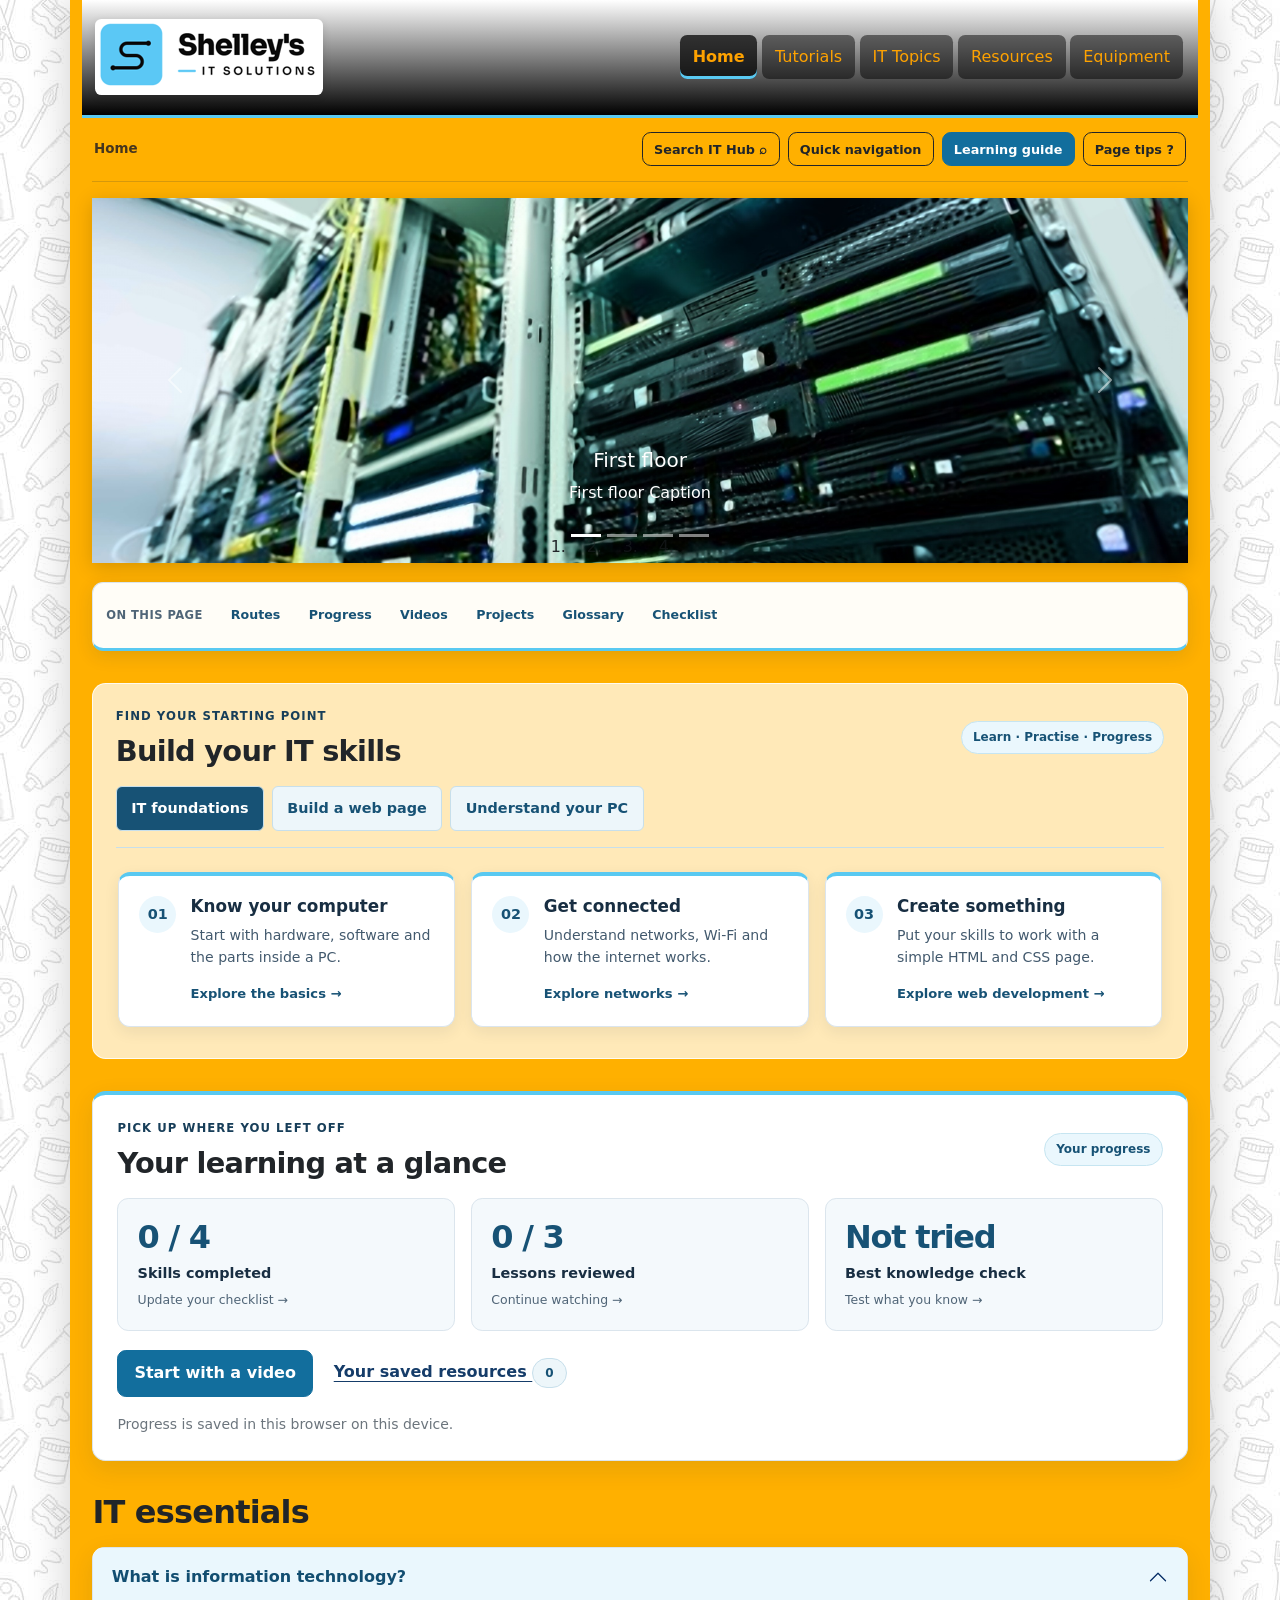
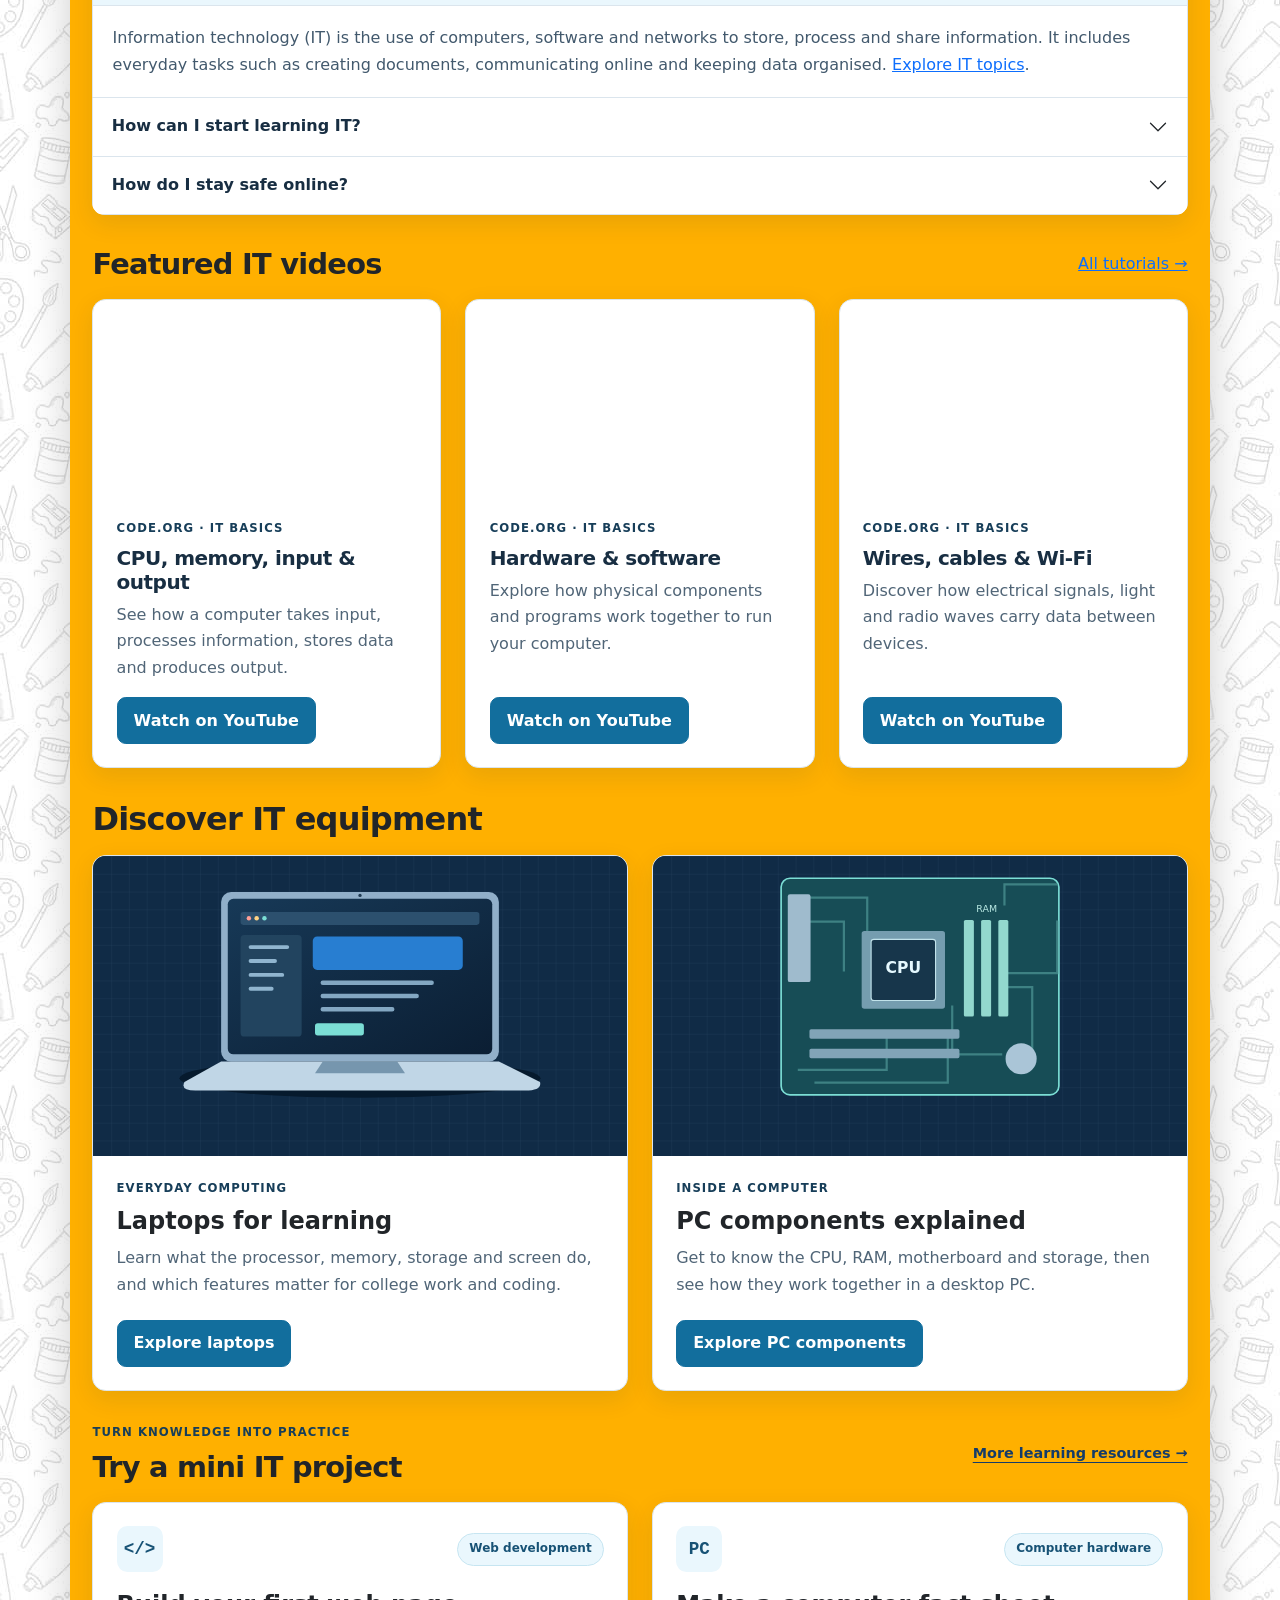
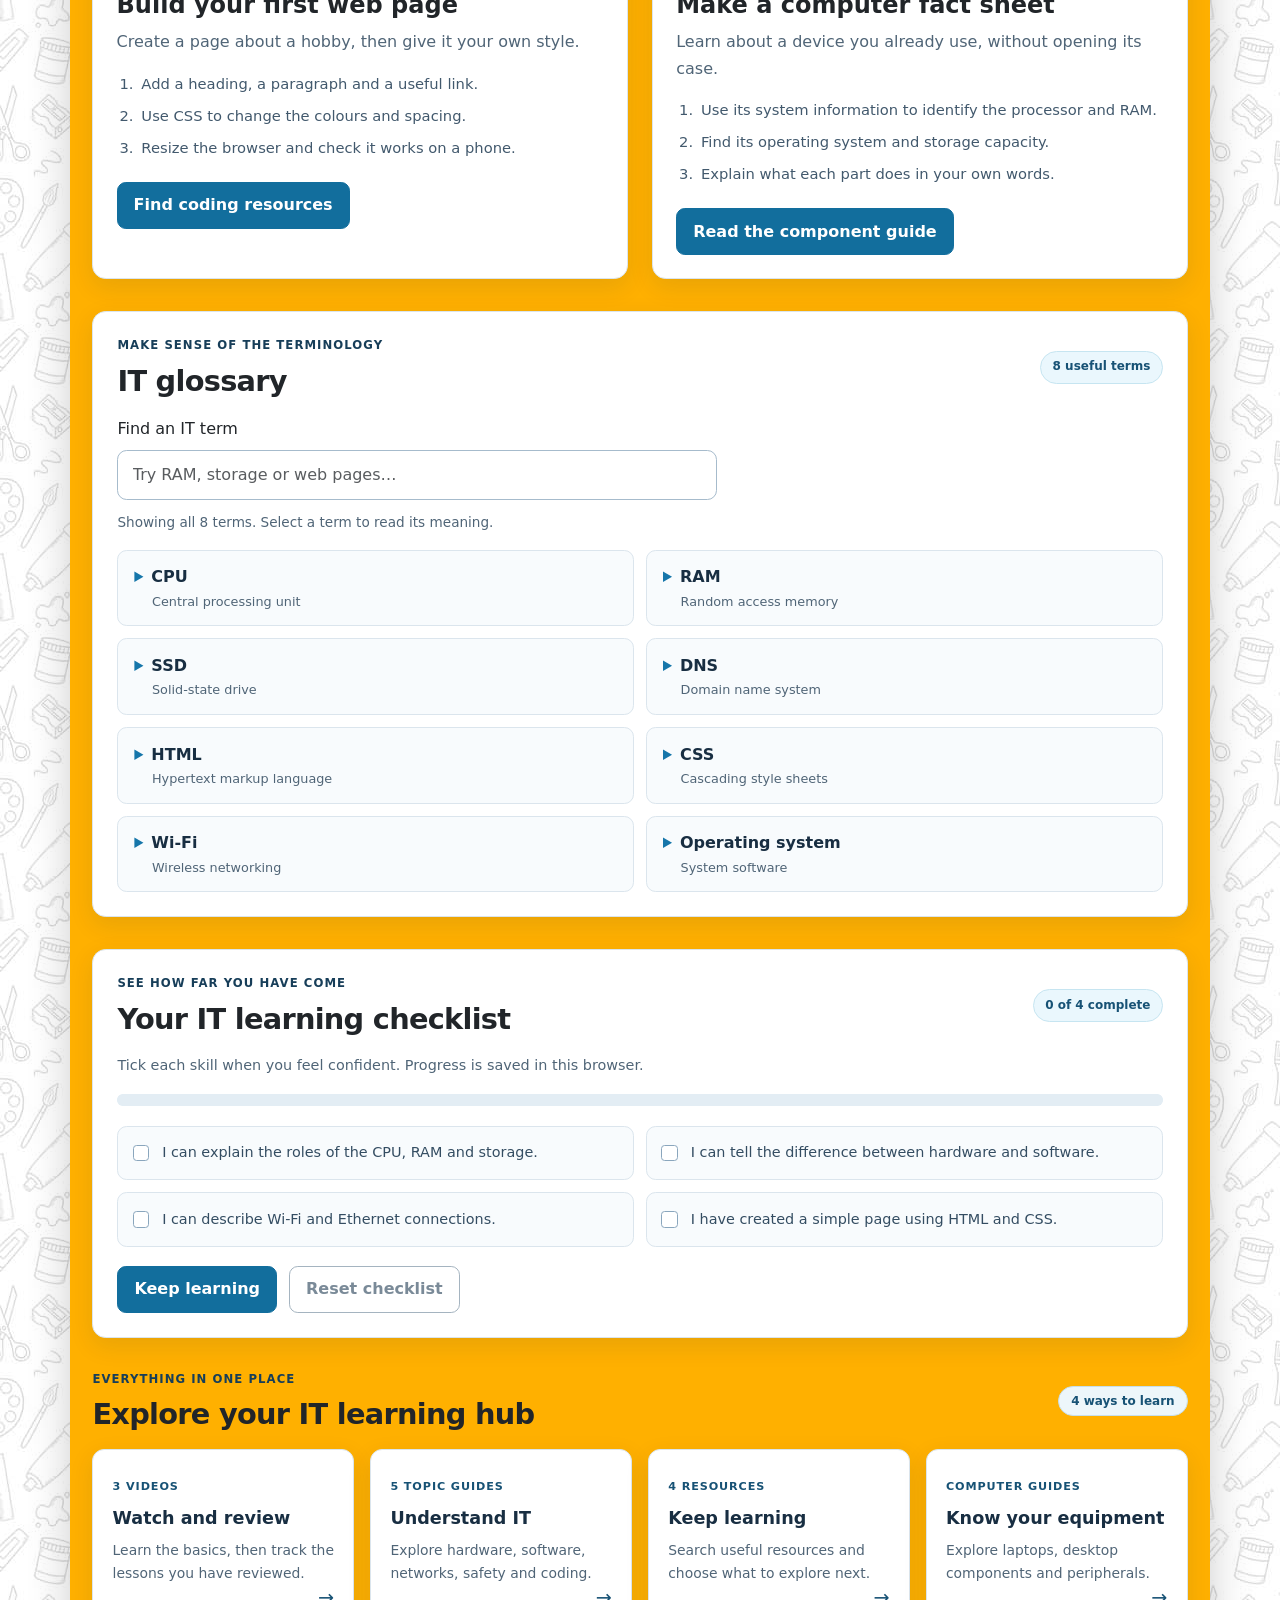
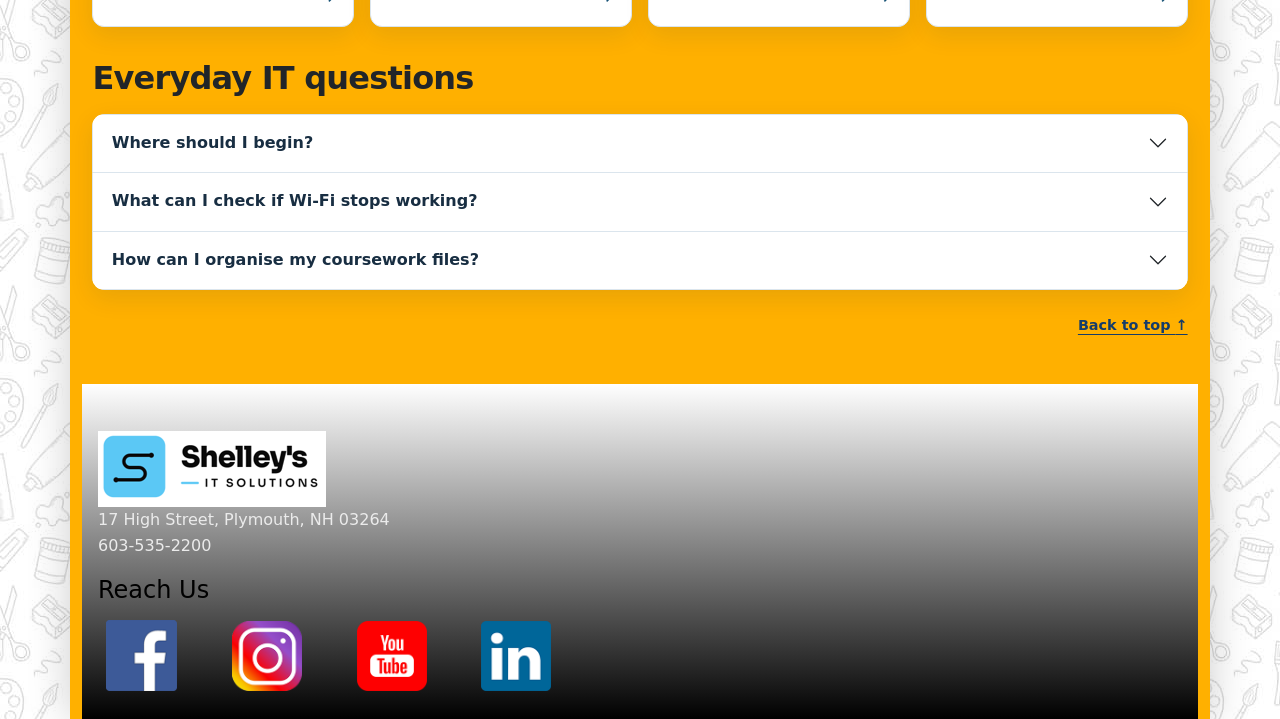
==== commit 15a19f33: "Expand Bootstrap learning tools with section navigation, notes, revision and study planning" ====
--- a/index.html
+++ b/index.html
@@ -1,8 +1,8 @@
 <!DOCTYPE html>
-<html lang="en-GB"><head><meta charset="utf-8"><meta name="viewport" content="width=device-width, initial-scale=1"><title>Home | IT Hub</title><meta name="description" content="Explore IT basics, computer hardware, networks and coding with IT Hub."><link rel="stylesheet" href="css/bootstrap-5.3.8.css"><link rel="stylesheet" href="style.css"><script src="js/popper-2.11.8.min.js" defer></script><script src="js/bootstrap-5.3.8.js" defer></script><script src="js/search-index.js" defer></script><script src="js/it-enhancements.js" defer></script></head>
+<html lang="en-GB"><head><meta charset="utf-8"><meta name="viewport" content="width=device-width, initial-scale=1"><title>Home | IT Hub</title><meta name="description" content="Explore IT basics, computer hardware, networks and coding with IT Hub."><link rel="stylesheet" href="css/bootstrap-5.3.8.css"><link rel="stylesheet" href="style.css"><script src="js/popper-2.11.8.min.js" defer></script><script src="js/bootstrap-5.3.8.js" defer></script><script src="js/search-index.js" defer></script><script src="js/it-enhancements.js" defer></script><script src="js/bootstrap-learning.js" defer></script></head>
 <body id="top"><a class="skip-link" href="#main">Skip to content</a><div class="container site-shell">
 <header><nav class="navbar navbar-expand-lg navbar-light bg-light" aria-label="Main navigation"><a class="navbar-brand" href="index.html"><img src="images/logo.png" width="228" height="76" alt="Shelley's IT Solutions"></a><button class="navbar-toggler" type="button" data-bs-toggle="collapse" data-bs-target="#siteNav" aria-controls="siteNav" aria-expanded="false" aria-label="Toggle navigation"><span class="navbar-toggler-icon"></span></button><div class="collapse navbar-collapse" id="siteNav"><ul class="navbar-nav ms-auto"><li class="nav-item"><a class="nav-link active" href="index.html" aria-current="page">Home</a></li><li class="nav-item"><a class="nav-link" href="tutorials.html">Tutorials</a></li><li class="nav-item"><a class="nav-link" href="topics.html">IT Topics</a></li><li class="nav-item"><a class="nav-link" href="resources.html">Resources</a></li><li class="nav-item"><a class="nav-link" href="equipment.html">Equipment</a></li></ul></div></nav></header>
-<main id="main"><div class="page-toolbar"><nav aria-label="Breadcrumb"><ol class="breadcrumb mb-0"><li class="breadcrumb-item active" aria-current="page">Home</li></ol></nav><div class="d-flex flex-wrap gap-2"><button class="btn btn-sm btn-outline-dark" type="button" data-bs-toggle="modal" data-bs-target="#siteSearch" data-site-search-button hidden>Search IT Hub <span aria-hidden="true">⌕</span></button><button class="btn btn-sm btn-outline-dark" type="button" data-bs-toggle="offcanvas" data-bs-target="#quickNav" aria-controls="quickNav">Quick navigation</button><button class="btn btn-sm btn-primary" type="button" data-bs-toggle="modal" data-bs-target="#learningGuide">Learning guide</button></div></div><h1 class="visually-hidden">Shelley's IT Solutions — IT learning</h1><section aria-label="Featured slides"><div id="carouselExampleIndicators1" class="carousel slide" data-bs-ride="carousel" style="background-color: grey">
+<main id="main"><div class="page-toolbar"><nav aria-label="Breadcrumb"><ol class="breadcrumb mb-0"><li class="breadcrumb-item active" aria-current="page">Home</li></ol></nav><div class="d-flex flex-wrap gap-2"><button class="btn btn-sm btn-outline-dark" type="button" data-bs-toggle="modal" data-bs-target="#siteSearch" data-site-search-button hidden>Search IT Hub <span aria-hidden="true">⌕</span></button><button class="btn btn-sm btn-outline-dark" type="button" data-bs-toggle="offcanvas" data-bs-target="#quickNav" aria-controls="quickNav">Quick navigation</button><button class="btn btn-sm btn-primary" type="button" data-bs-toggle="modal" data-bs-target="#learningGuide">Learning guide</button><button class="btn btn-sm btn-outline-dark" type="button" data-page-tip data-bs-title="Make the most of this page" data-bs-content="Choose a learning route, search the glossary, then tick the skills you feel confident about. Your progress is saved on this device." aria-expanded="false" hidden>Page tips <span aria-hidden="true">?</span></button></div></div><h1 class="visually-hidden">Shelley's IT Solutions — IT learning</h1><section aria-label="Featured slides"><div id="carouselExampleIndicators1" class="carousel slide" data-bs-ride="carousel" style="background-color: grey">
     <ol class="carousel-indicators">
       <li data-bs-target="#carouselExampleIndicators1" data-bs-slide-to="0" class="active">
       </li><li data-bs-target="#carouselExampleIndicators1" data-bs-slide-to="1">
@@ -36,15 +36,15 @@
       </div>
     </div>
     <a class="carousel-control-prev" href="#carouselExampleIndicators1" role="button" data-bs-slide="prev"> <span class="carousel-control-prev-icon" aria-hidden="true"></span> <span class="visually-hidden">Previous</span> </a> <a class="carousel-control-next" href="#carouselExampleIndicators1" role="button" data-bs-slide="next"> <span class="carousel-control-next-icon" aria-hidden="true"></span> <span class="visually-hidden">Next</span> </a> </div></section>
-<section class="learning-path section-block" aria-labelledby="path-title">
+<nav class="section-dock" aria-label="On this page"><span class="section-dock-label">On this page</span><div class="nav nav-pills" id="sectionNav"><a class="nav-link" href="#learning-routes">Routes</a><a class="nav-link" href="#learning-overview">Progress</a><a class="nav-link" href="#featured-videos">Videos</a><a class="nav-link" href="#mini-projects">Projects</a><a class="nav-link" href="#glossary">Glossary</a><a class="nav-link" href="#learning-checklist">Checklist</a></div></nav><section class="learning-path section-block" aria-labelledby="path-title" id="learning-routes">
  <div class="section-heading"><div><p class="eyebrow">Find your starting point</p><h2 id="path-title">Build your IT skills</h2></div><span class="topic-badge">Learn · Practise · Progress</span></div>
- <div class="row g-3">
+ <div class="tab-module"><div class="nav nav-pills gap-2 mb-3" role="tablist" aria-label="Choose a learning view"><button class="nav-link active" id="learning-routes-0-tab" data-bs-toggle="pill" data-bs-target="#learning-routes-0-pane" type="button" role="tab" aria-controls="learning-routes-0-pane" aria-selected="true">IT foundations</button><button class="nav-link" id="learning-routes-1-tab" data-bs-toggle="pill" data-bs-target="#learning-routes-1-pane" type="button" role="tab" aria-controls="learning-routes-1-pane" aria-selected="false">Build a web page</button><button class="nav-link" id="learning-routes-2-tab" data-bs-toggle="pill" data-bs-target="#learning-routes-2-pane" type="button" role="tab" aria-controls="learning-routes-2-pane" aria-selected="false">Understand your PC</button></div><div class="tab-content"><div class="tab-pane fade show active" id="learning-routes-0-pane" role="tabpanel" aria-labelledby="learning-routes-0-tab" tabindex="0"><div class="row g-3">
   <div class="col-md-4"><a class="path-card" href="topics.html#hardware"><span class="path-number" aria-hidden="true">01</span><div><h3>Know your computer</h3><p>Start with hardware, software and the parts inside a PC.</p><span class="path-link">Explore the basics <span aria-hidden="true">→</span></span></div></a></div>
   <div class="col-md-4"><a class="path-card" href="topics.html#networks"><span class="path-number" aria-hidden="true">02</span><div><h3>Get connected</h3><p>Understand networks, Wi-Fi and how the internet works.</p><span class="path-link">Explore networks <span aria-hidden="true">→</span></span></div></a></div>
   <div class="col-md-4"><a class="path-card" href="topics.html#coding"><span class="path-number" aria-hidden="true">03</span><div><h3>Create something</h3><p>Put your skills to work with a simple HTML and CSS page.</p><span class="path-link">Explore web development <span aria-hidden="true">→</span></span></div></a></div>
  </div>
-</section><section class="section-block learning-overview" id="learning-overview" aria-labelledby="overview-title" data-progress-overview hidden><div class="section-heading"><div><p class="eyebrow">Pick up where you left off</p><h2 id="overview-title">Your learning at a glance</h2></div><span class="topic-badge">Your progress</span></div><div class="row g-3"><div class="col-md-4"><a class="progress-summary" href="#learning-checklist"><output data-progress-skills>0 / 4</output><span>Skills completed</span><small>Update your checklist →</small></a></div><div class="col-md-4"><a class="progress-summary" href="tutorials.html"><output data-progress-reviews>0 / 3</output><span>Lessons reviewed</span><small>Continue watching →</small></a></div><div class="col-md-4"><a class="progress-summary" href="topics.html#knowledge-check"><output data-progress-quiz>Not tried</output><span>Best knowledge check</span><small>Test what you know →</small></a></div></div><div class="overview-actions"><a class="btn btn-primary" id="resume-learning" href="tutorials.html">Start with a video</a><a href="resources.html#saved-resources" class="fw-semibold">Your saved resources <span class="badge rounded-pill text-bg-light" data-progress-saved>0</span></a></div><p class="small text-secondary mb-0 mt-3" data-progress-storage-note>Progress is saved in this browser on this device.</p></section><section class="section-block" aria-labelledby="faq-title"><h2 id="faq-title">IT essentials</h2><div class="accordion" id="itAccordion"><div class="accordion-item"><h3 class="accordion-header"><button class="accordion-button" type="button" data-bs-toggle="collapse" data-bs-target="#faq0" aria-expanded="true" aria-controls="faq0">What is information technology?</button></h3><div id="faq0" class="accordion-collapse collapse show" data-bs-parent="#itAccordion"><div class="accordion-body">Information technology (IT) is the use of computers, software and networks to store, process and share information. It includes everyday tasks such as creating documents, communicating online and keeping data organised. <a href="topics.html">Explore IT topics</a>.</div></div></div><div class="accordion-item"><h3 class="accordion-header"><button class="accordion-button collapsed" type="button" data-bs-toggle="collapse" data-bs-target="#faq1" aria-expanded="false" aria-controls="faq1">How can I start learning IT?</button></h3><div id="faq1" class="accordion-collapse collapse" data-bs-parent="#itAccordion"><div class="accordion-body">Start with computer hardware and software, then explore networks and basic web development. Watch a short tutorial, make notes and practise one task at a time. <a href="tutorials.html">Start with the video tutorials</a>.</div></div></div><div class="accordion-item"><h3 class="accordion-header"><button class="accordion-button collapsed" type="button" data-bs-toggle="collapse" data-bs-target="#faq2" aria-expanded="false" aria-controls="faq2">How do I stay safe online?</button></h3><div id="faq2" class="accordion-collapse collapse" data-bs-parent="#itAccordion"><div class="accordion-body">Use a different strong password for each account, enable two-step verification and keep your software updated. Check unexpected messages carefully, avoid unknown downloads and back up important work. <a href="topics.html#security">Read the online safety guide</a>.</div></div></div></div></section><section class="section-block" aria-labelledby="video-title"><div class="section-heading"><h2 id="video-title">Featured IT videos</h2><a href="tutorials.html">All tutorials →</a></div><div class="row g-4"><div class="col-md-6 col-lg-4"><article class="card h-100" id="hardware"><div class="ratio ratio-16x9"><iframe src="https://www.youtube-nocookie.com/embed/DKGZlaPlVLY" title="CPU, memory, input &amp; output — Code.org video" loading="lazy" referrerpolicy="strict-origin-when-cross-origin" allow="accelerometer; autoplay; clipboard-write; encrypted-media; gyroscope; picture-in-picture; web-share" allowfullscreen></iframe></div><div class="card-body d-flex flex-column"><p class="eyebrow">Code.org · IT basics</p><h2 class="h5 card-title">CPU, memory, input &amp; output</h2><p class="card-text">See how a computer takes input, processes information, stores data and produces output.</p><a class="btn btn-primary mt-auto align-self-start" href="https://www.youtube.com/watch?v=DKGZlaPlVLY" target="_blank" rel="noopener noreferrer">Watch on YouTube <span class="visually-hidden">(opens a new tab)</span></a></div></article></div><div class="col-md-6 col-lg-4"><article class="card h-100" id="software"><div class="ratio ratio-16x9"><iframe src="https://www.youtube-nocookie.com/embed/xnyFYiK2rSY" title="Hardware &amp; software — Code.org video" loading="lazy" referrerpolicy="strict-origin-when-cross-origin" allow="accelerometer; autoplay; clipboard-write; encrypted-media; gyroscope; picture-in-picture; web-share" allowfullscreen></iframe></div><div class="card-body d-flex flex-column"><p class="eyebrow">Code.org · IT basics</p><h2 class="h5 card-title">Hardware &amp; software</h2><p class="card-text">Explore how physical components and programs work together to run your computer.</p><a class="btn btn-primary mt-auto align-self-start" href="https://www.youtube.com/watch?v=xnyFYiK2rSY" target="_blank" rel="noopener noreferrer">Watch on YouTube <span class="visually-hidden">(opens a new tab)</span></a></div></article></div><div class="col-md-6 col-lg-4"><article class="card h-100" id="networks"><div class="ratio ratio-16x9"><iframe src="https://www.youtube-nocookie.com/embed/ZhEf7e4kopM" title="Wires, cables &amp; Wi-Fi — Code.org video" loading="lazy" referrerpolicy="strict-origin-when-cross-origin" allow="accelerometer; autoplay; clipboard-write; encrypted-media; gyroscope; picture-in-picture; web-share" allowfullscreen></iframe></div><div class="card-body d-flex flex-column"><p class="eyebrow">Code.org · IT basics</p><h2 class="h5 card-title">Wires, cables &amp; Wi-Fi</h2><p class="card-text">Discover how electrical signals, light and radio waves carry data between devices.</p><a class="btn btn-primary mt-auto align-self-start" href="https://www.youtube.com/watch?v=ZhEf7e4kopM" target="_blank" rel="noopener noreferrer">Watch on YouTube <span class="visually-hidden">(opens a new tab)</span></a></div></article></div></div></section><section class="section-block" aria-labelledby="equipment-title"><h2 id="equipment-title">Discover IT equipment</h2><div class="row g-4"><div class="col-md-6"><article class="card h-100"><img src="images/it-laptop.svg" class="card-img-top equipment-img" width="960" height="540" loading="lazy" alt="Illustration of a laptop with a web page open"><div class="card-body"><p class="eyebrow">Everyday computing</p><h3 class="h4">Laptops for learning</h3><p>Learn what the processor, memory, storage and screen do, and which features matter for college work and coding.</p><a class="btn btn-primary" href="equipment.html#laptops">Explore laptops</a></div></article></div><div class="col-md-6"><article class="card h-100"><img src="images/it-hardware.svg" class="card-img-top equipment-img" width="960" height="540" loading="lazy" alt="Illustration of a motherboard with a processor, memory and expansion slots"><div class="card-body"><p class="eyebrow">Inside a computer</p><h3 class="h4">PC components explained</h3><p>Get to know the CPU, RAM, motherboard and storage, then see how they work together in a desktop PC.</p><a class="btn btn-primary" href="equipment.html#components">Explore PC components</a></div></article></div></div></section>
-<section class="section-block" aria-labelledby="projects-title">
+</div><div class="tab-pane fade" id="learning-routes-1-pane" role="tabpanel" aria-labelledby="learning-routes-1-tab" tabindex="0"><div class="row g-3"><div class="col-md-4"><a class="path-card" href="topics.html#coding"><span class="path-number" aria-hidden="true">01</span><div><h3>Structure with HTML</h3><p>Use headings, paragraphs and links to give your page a clear structure.</p><span class="path-link">Read the web guide <span aria-hidden="true">→</span></span></div></a></div><div class="col-md-4"><a class="path-card" href="resources.html#web"><span class="path-number" aria-hidden="true">02</span><div><h3>Style with CSS</h3><p>Try colours, spacing and a responsive layout with MDN’s examples.</p><span class="path-link">Explore MDN resources <span aria-hidden="true">→</span></span></div></a></div><div class="col-md-4"><a class="path-card" href="index.html#mini-projects"><span class="path-number" aria-hidden="true">03</span><div><h3>Make a small project</h3><p>Build a simple page about an IT topic and check it on a small screen.</p><span class="path-link">Choose a project <span aria-hidden="true">→</span></span></div></a></div></div></div><div class="tab-pane fade" id="learning-routes-2-pane" role="tabpanel" aria-labelledby="learning-routes-2-tab" tabindex="0"><div class="row g-3"><div class="col-md-4"><a class="path-card" href="tutorials.html#hardware"><span class="path-number" aria-hidden="true">01</span><div><h3>Follow the information</h3><p>See how input, processing, memory and output work together.</p><span class="path-link">Watch the hardware lesson <span aria-hidden="true">→</span></span></div></a></div><div class="col-md-4"><a class="path-card" href="equipment.html#component-compare"><span class="path-number" aria-hidden="true">02</span><div><h3>Compare the components</h3><p>Find out how RAM, storage, processors and graphics have different roles.</p><span class="path-link">Compare two components <span aria-hidden="true">→</span></span></div></a></div><div class="col-md-4"><a class="path-card" href="equipment.html#troubleshooting"><span class="path-number" aria-hidden="true">03</span><div><h3>Try the basic checks</h3><p>Work through a short checklist for a common computer problem.</p><span class="path-link">Open the troubleshooting guide <span aria-hidden="true">→</span></span></div></a></div></div></div></div></div></section><section class="section-block learning-overview" id="learning-overview" aria-labelledby="overview-title" data-progress-overview hidden><div class="section-heading"><div><p class="eyebrow">Pick up where you left off</p><h2 id="overview-title">Your learning at a glance</h2></div><span class="topic-badge">Your progress</span></div><div class="row g-3"><div class="col-md-4"><a class="progress-summary" href="#learning-checklist"><output data-progress-skills>0 / 4</output><span>Skills completed</span><small>Update your checklist →</small></a></div><div class="col-md-4"><a class="progress-summary" href="tutorials.html"><output data-progress-reviews>0 / 3</output><span>Lessons reviewed</span><small>Continue watching →</small></a></div><div class="col-md-4"><a class="progress-summary" href="topics.html#knowledge-check"><output data-progress-quiz>Not tried</output><span>Best knowledge check</span><small>Test what you know →</small></a></div></div><div class="overview-actions"><a class="btn btn-primary" id="resume-learning" href="tutorials.html">Start with a video</a><a href="resources.html#saved-resources" class="fw-semibold">Your saved resources <span class="badge rounded-pill text-bg-light" data-progress-saved>0</span></a></div><p class="small text-secondary mb-0 mt-3" data-progress-storage-note>Progress is saved in this browser on this device.</p></section><section class="section-block" aria-labelledby="faq-title" id="it-essentials"><h2 id="faq-title">IT essentials</h2><div class="accordion" id="itAccordion"><div class="accordion-item"><h3 class="accordion-header"><button class="accordion-button" type="button" data-bs-toggle="collapse" data-bs-target="#faq0" aria-expanded="true" aria-controls="faq0">What is information technology?</button></h3><div id="faq0" class="accordion-collapse collapse show" data-bs-parent="#itAccordion"><div class="accordion-body">Information technology (IT) is the use of computers, software and networks to store, process and share information. It includes everyday tasks such as creating documents, communicating online and keeping data organised. <a href="topics.html">Explore IT topics</a>.</div></div></div><div class="accordion-item"><h3 class="accordion-header"><button class="accordion-button collapsed" type="button" data-bs-toggle="collapse" data-bs-target="#faq1" aria-expanded="false" aria-controls="faq1">How can I start learning IT?</button></h3><div id="faq1" class="accordion-collapse collapse" data-bs-parent="#itAccordion"><div class="accordion-body">Start with computer hardware and software, then explore networks and basic web development. Watch a short tutorial, make notes and practise one task at a time. <a href="tutorials.html">Start with the video tutorials</a>.</div></div></div><div class="accordion-item"><h3 class="accordion-header"><button class="accordion-button collapsed" type="button" data-bs-toggle="collapse" data-bs-target="#faq2" aria-expanded="false" aria-controls="faq2">How do I stay safe online?</button></h3><div id="faq2" class="accordion-collapse collapse" data-bs-parent="#itAccordion"><div class="accordion-body">Use a different strong password for each account, enable two-step verification and keep your software updated. Check unexpected messages carefully, avoid unknown downloads and back up important work. <a href="topics.html#security">Read the online safety guide</a>.</div></div></div></div></section><section class="section-block" aria-labelledby="video-title" id="featured-videos"><div class="section-heading"><h2 id="video-title">Featured IT videos</h2><a href="tutorials.html">All tutorials →</a></div><div class="row g-4"><div class="col-md-6 col-lg-4"><article class="card h-100" id="hardware"><div class="ratio ratio-16x9"><iframe src="https://www.youtube-nocookie.com/embed/DKGZlaPlVLY" title="CPU, memory, input &amp; output — Code.org video" loading="lazy" referrerpolicy="strict-origin-when-cross-origin" allow="accelerometer; autoplay; clipboard-write; encrypted-media; gyroscope; picture-in-picture; web-share" allowfullscreen></iframe></div><div class="card-body d-flex flex-column"><p class="eyebrow">Code.org · IT basics</p><h2 class="h5 card-title">CPU, memory, input &amp; output</h2><p class="card-text">See how a computer takes input, processes information, stores data and produces output.</p><a class="btn btn-primary mt-auto align-self-start" href="https://www.youtube.com/watch?v=DKGZlaPlVLY" target="_blank" rel="noopener noreferrer">Watch on YouTube <span class="visually-hidden">(opens a new tab)</span></a></div></article></div><div class="col-md-6 col-lg-4"><article class="card h-100" id="software"><div class="ratio ratio-16x9"><iframe src="https://www.youtube-nocookie.com/embed/xnyFYiK2rSY" title="Hardware &amp; software — Code.org video" loading="lazy" referrerpolicy="strict-origin-when-cross-origin" allow="accelerometer; autoplay; clipboard-write; encrypted-media; gyroscope; picture-in-picture; web-share" allowfullscreen></iframe></div><div class="card-body d-flex flex-column"><p class="eyebrow">Code.org · IT basics</p><h2 class="h5 card-title">Hardware &amp; software</h2><p class="card-text">Explore how physical components and programs work together to run your computer.</p><a class="btn btn-primary mt-auto align-self-start" href="https://www.youtube.com/watch?v=xnyFYiK2rSY" target="_blank" rel="noopener noreferrer">Watch on YouTube <span class="visually-hidden">(opens a new tab)</span></a></div></article></div><div class="col-md-6 col-lg-4"><article class="card h-100" id="networks"><div class="ratio ratio-16x9"><iframe src="https://www.youtube-nocookie.com/embed/ZhEf7e4kopM" title="Wires, cables &amp; Wi-Fi — Code.org video" loading="lazy" referrerpolicy="strict-origin-when-cross-origin" allow="accelerometer; autoplay; clipboard-write; encrypted-media; gyroscope; picture-in-picture; web-share" allowfullscreen></iframe></div><div class="card-body d-flex flex-column"><p class="eyebrow">Code.org · IT basics</p><h2 class="h5 card-title">Wires, cables &amp; Wi-Fi</h2><p class="card-text">Discover how electrical signals, light and radio waves carry data between devices.</p><a class="btn btn-primary mt-auto align-self-start" href="https://www.youtube.com/watch?v=ZhEf7e4kopM" target="_blank" rel="noopener noreferrer">Watch on YouTube <span class="visually-hidden">(opens a new tab)</span></a></div></article></div></div></section><section class="section-block" aria-labelledby="equipment-title"><h2 id="equipment-title">Discover IT equipment</h2><div class="row g-4"><div class="col-md-6"><article class="card h-100"><img src="images/it-laptop.svg" class="card-img-top equipment-img" width="960" height="540" loading="lazy" alt="Illustration of a laptop with a web page open"><div class="card-body"><p class="eyebrow">Everyday computing</p><h3 class="h4">Laptops for learning</h3><p>Learn what the processor, memory, storage and screen do, and which features matter for college work and coding.</p><a class="btn btn-primary" href="equipment.html#laptops">Explore laptops</a></div></article></div><div class="col-md-6"><article class="card h-100"><img src="images/it-hardware.svg" class="card-img-top equipment-img" width="960" height="540" loading="lazy" alt="Illustration of a motherboard with a processor, memory and expansion slots"><div class="card-body"><p class="eyebrow">Inside a computer</p><h3 class="h4">PC components explained</h3><p>Get to know the CPU, RAM, motherboard and storage, then see how they work together in a desktop PC.</p><a class="btn btn-primary" href="equipment.html#components">Explore PC components</a></div></article></div></div></section>
+<section class="section-block" aria-labelledby="projects-title" id="mini-projects">
  <div class="section-heading"><div><p class="eyebrow">Turn knowledge into practice</p><h2 id="projects-title">Try a mini IT project</h2></div><a class="section-more" href="resources.html">More learning resources →</a></div>
  <div class="row g-4">
   <div class="col-md-6"><article class="card h-100 project-card"><div class="card-body"><div class="project-meta"><span class="project-icon" aria-hidden="true">&lt;/&gt;</span><span class="topic-badge">Web development</span></div><h3 class="h4">Build your first web page</h3><p>Create a page about a hobby, then give it your own style.</p><ol><li>Add a heading, a paragraph and a useful link.</li><li>Use CSS to change the colours and spacing.</li><li>Resize the browser and check it works on a phone.</li></ol><a class="btn btn-primary" href="resources.html#web">Find coding resources</a></div></article></div>
@@ -66,4 +66,4 @@
 </div>
       </div>
     </footer></div><div class="offcanvas offcanvas-end it-offcanvas" tabindex="-1" id="quickNav" aria-labelledby="quickNavLabel"><div class="offcanvas-header"><h2 class="offcanvas-title h5" id="quickNavLabel">Explore IT Hub</h2><button type="button" class="btn-close" data-bs-dismiss="offcanvas" aria-label="Close quick navigation"></button></div><div class="offcanvas-body"><p class="small text-secondary">Choose a page or jump straight into a topic.</p><div class="list-group"><a class="list-group-item list-group-item-action" href="index.html"><strong>Home</strong><small class="d-block text-secondary">Start here</small></a><a class="list-group-item list-group-item-action" href="tutorials.html"><strong>Tutorials</strong><small class="d-block text-secondary">Watch and review</small></a><a class="list-group-item list-group-item-action" href="topics.html"><strong>IT Topics</strong><small class="d-block text-secondary">Understand the essentials</small></a><a class="list-group-item list-group-item-action" href="resources.html"><strong>Resources</strong><small class="d-block text-secondary">Find your next lesson</small></a><a class="list-group-item list-group-item-action" href="equipment.html"><strong>Equipment</strong><small class="d-block text-secondary">Explore computer components</small></a></div><h3 class="h6 mt-4">Useful shortcuts</h3><div class="d-grid gap-2"><a href="index.html#glossary">Search the IT glossary</a><a href="topics.html#knowledge-check">Test your knowledge</a><a href="equipment.html#components">PC component guide</a><a href="index.html#learning-checklist">Your learning checklist</a></div></div></div>
-<div class="modal fade it-guide-modal" id="learningGuide" tabindex="-1" aria-labelledby="learningGuideLabel" aria-hidden="true"><div class="modal-dialog modal-dialog-centered"><div class="modal-content"><div class="modal-header"><h2 class="modal-title h5" id="learningGuideLabel">Choose your next step</h2><button type="button" class="btn-close" data-bs-dismiss="modal" aria-label="Close learning guide"></button></div><div class="modal-body"><p>Start with one topic, then practise what you have learned.</p><div class="list-group"><a class="list-group-item list-group-item-action" href="tutorials.html">Watch an introductory video <span aria-hidden="true">→</span></a><a class="list-group-item list-group-item-action" href="topics.html">Read a topic guide <span aria-hidden="true">→</span></a><a class="list-group-item list-group-item-action" href="resources.html">Find learning resources <span aria-hidden="true">→</span></a><a class="list-group-item list-group-item-action" href="equipment.html">Explore your equipment <span aria-hidden="true">→</span></a></div></div><div class="modal-footer"><button type="button" class="btn btn-outline-secondary" data-bs-dismiss="modal">Keep exploring this page</button></div></div></div></div><div class="modal fade it-guide-modal it-search-modal" id="siteSearch" tabindex="-1" aria-labelledby="siteSearchLabel" aria-hidden="true"><div class="modal-dialog modal-dialog-centered modal-dialog-scrollable modal-lg"><div class="modal-content"><div class="modal-header"><h2 class="modal-title h5" id="siteSearchLabel">Search IT Hub</h2><button class="btn-close" type="button" data-bs-dismiss="modal" aria-label="Close search"></button></div><div class="modal-body"><label class="form-label fw-semibold" for="site-search-input">What would you like to learn?</label><div class="input-group"><input class="form-control" id="site-search-input" type="search" placeholder="Try RAM, networking or HTML…" autocomplete="off" aria-controls="site-search-results" aria-describedby="site-search-status"><button class="btn btn-outline-secondary" type="button" id="site-search-clear">Clear</button></div><p class="small text-secondary mt-2">Search every page, the glossary and practical activities.</p><p class="search-status small" id="site-search-status" role="status" aria-live="polite"></p><div class="list-group search-results" id="site-search-results"></div><p class="alert alert-light border mb-0" id="site-search-empty" hidden>No results yet. Try a shorter term, such as “RAM” or “web”.</p></div><div class="modal-footer justify-content-between"><span class="small text-secondary">Press <kbd>/</kbd> to open search. Press <kbd>Esc</kbd> to close.</span><button class="btn btn-outline-secondary" type="button" data-bs-dismiss="modal">Close</button></div></div></div></div></body></html>+<div class="modal fade it-guide-modal" id="learningGuide" tabindex="-1" aria-labelledby="learningGuideLabel" aria-hidden="true"><div class="modal-dialog modal-dialog-centered"><div class="modal-content"><div class="modal-header"><h2 class="modal-title h5" id="learningGuideLabel">Choose your next step</h2><button type="button" class="btn-close" data-bs-dismiss="modal" aria-label="Close learning guide"></button></div><div class="modal-body"><p>Start with one topic, then practise what you have learned.</p><div class="list-group"><a class="list-group-item list-group-item-action" href="tutorials.html">Watch an introductory video <span aria-hidden="true">→</span></a><a class="list-group-item list-group-item-action" href="topics.html">Read a topic guide <span aria-hidden="true">→</span></a><a class="list-group-item list-group-item-action" href="resources.html">Find learning resources <span aria-hidden="true">→</span></a><a class="list-group-item list-group-item-action" href="equipment.html">Explore your equipment <span aria-hidden="true">→</span></a></div></div><div class="modal-footer"><button type="button" class="btn btn-outline-secondary" data-bs-dismiss="modal">Keep exploring this page</button></div></div></div></div><div class="modal fade it-guide-modal it-search-modal" id="siteSearch" tabindex="-1" aria-labelledby="siteSearchLabel" aria-hidden="true"><div class="modal-dialog modal-dialog-centered modal-dialog-scrollable modal-lg"><div class="modal-content"><div class="modal-header"><h2 class="modal-title h5" id="siteSearchLabel">Search IT Hub</h2><button class="btn-close" type="button" data-bs-dismiss="modal" aria-label="Close search"></button></div><div class="modal-body"><label class="form-label fw-semibold" for="site-search-input">What would you like to learn?</label><div class="input-group"><input class="form-control" id="site-search-input" type="search" placeholder="Try RAM, networking or HTML…" autocomplete="off" aria-controls="site-search-results" aria-describedby="site-search-status"><button class="btn btn-outline-secondary" type="button" id="site-search-clear">Clear</button></div><p class="small text-secondary mt-2">Search every page, the glossary and practical activities.</p><p class="search-status small" id="site-search-status" role="status" aria-live="polite"></p><div class="list-group search-results" id="site-search-results"></div><p class="alert alert-light border mb-0" id="site-search-empty" hidden>No results yet. Try a shorter term, such as “RAM” or “web”.</p></div><div class="modal-footer justify-content-between"><span class="small text-secondary">Press <kbd>/</kbd> to open search. Press <kbd>Esc</kbd> to close.</span><button class="btn btn-outline-secondary" type="button" data-bs-dismiss="modal">Close</button></div></div></div></div><div class="toast-container position-fixed bottom-0 end-0 p-3 it-toast-container"><div class="toast it-feedback-toast" id="itFeedbackToast" role="status" aria-live="polite" aria-atomic="true"><div class="toast-header"><span class="toast-mark me-2" aria-hidden="true">✓</span><strong class="me-auto">IT Hub</strong><button class="btn-close" type="button" data-bs-dismiss="toast" aria-label="Dismiss update"></button></div><div class="toast-body" id="it-toast-message"></div></div></div></body></html>
